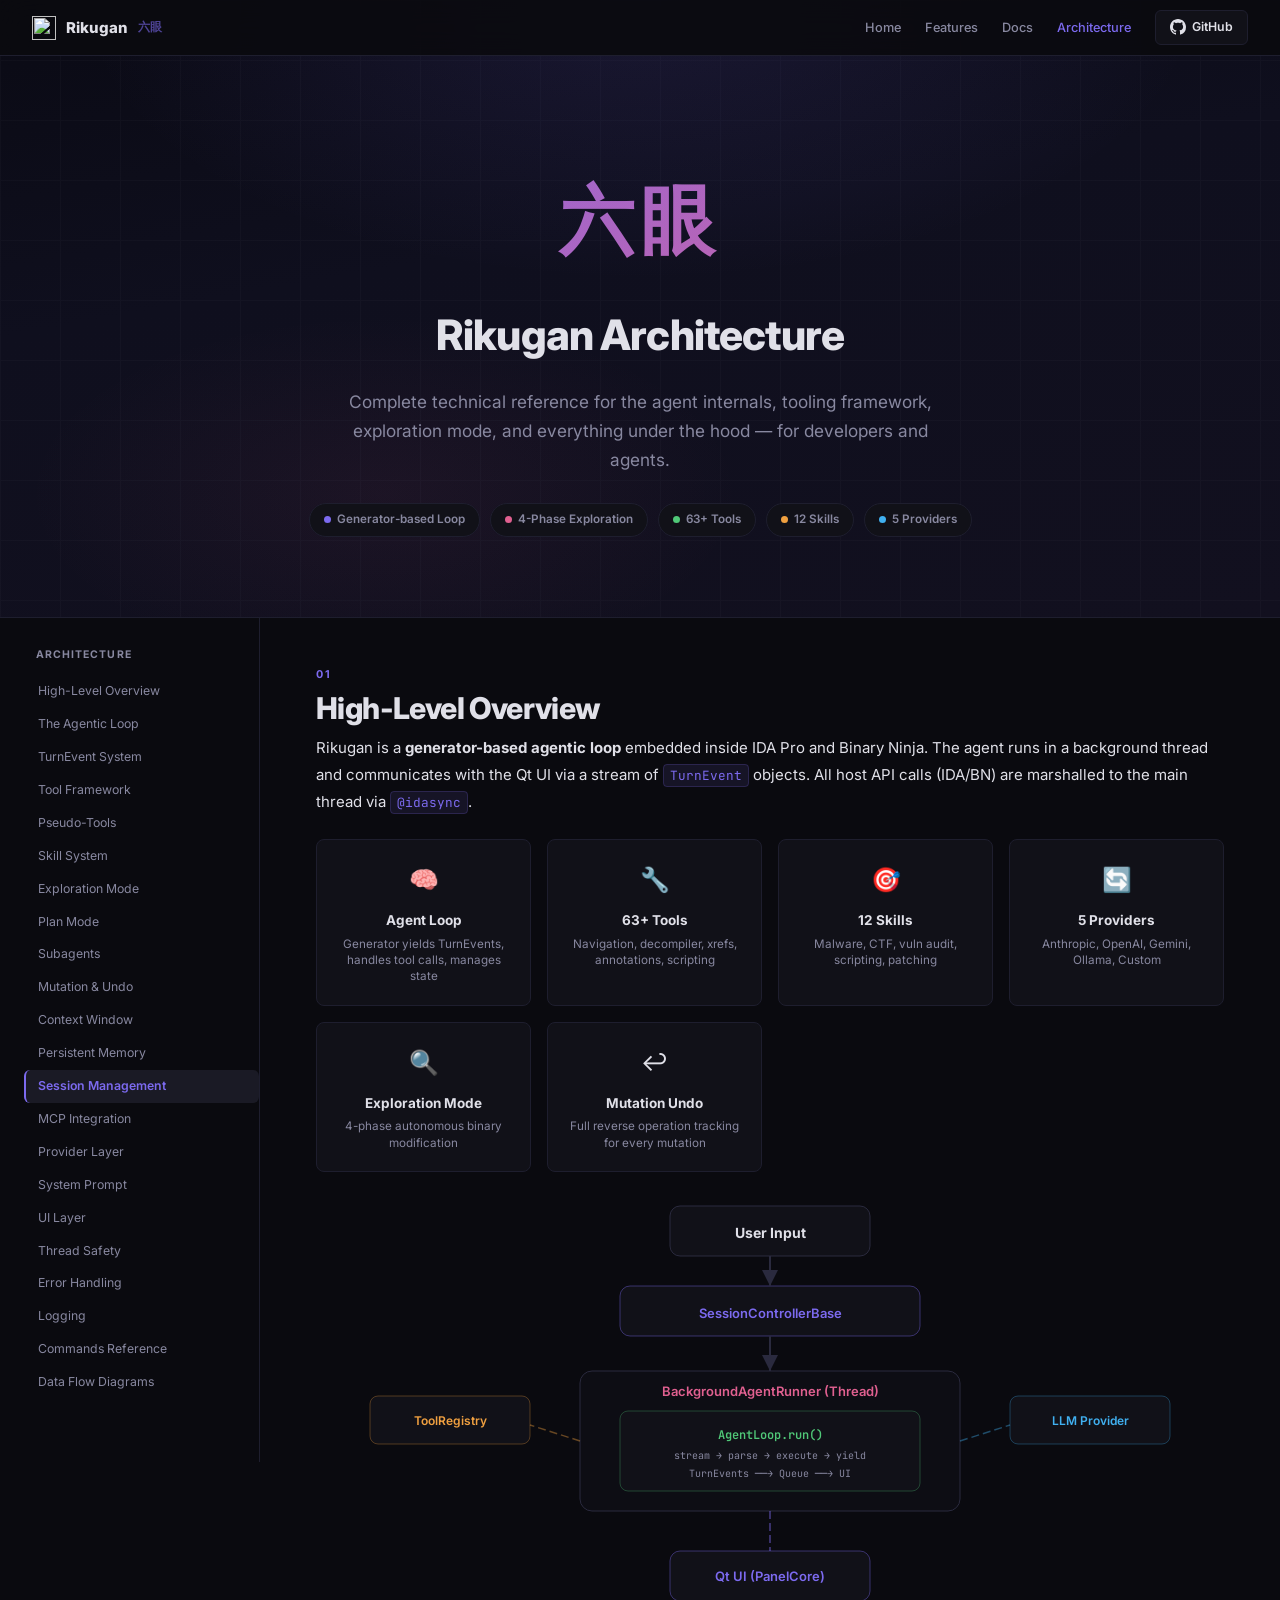
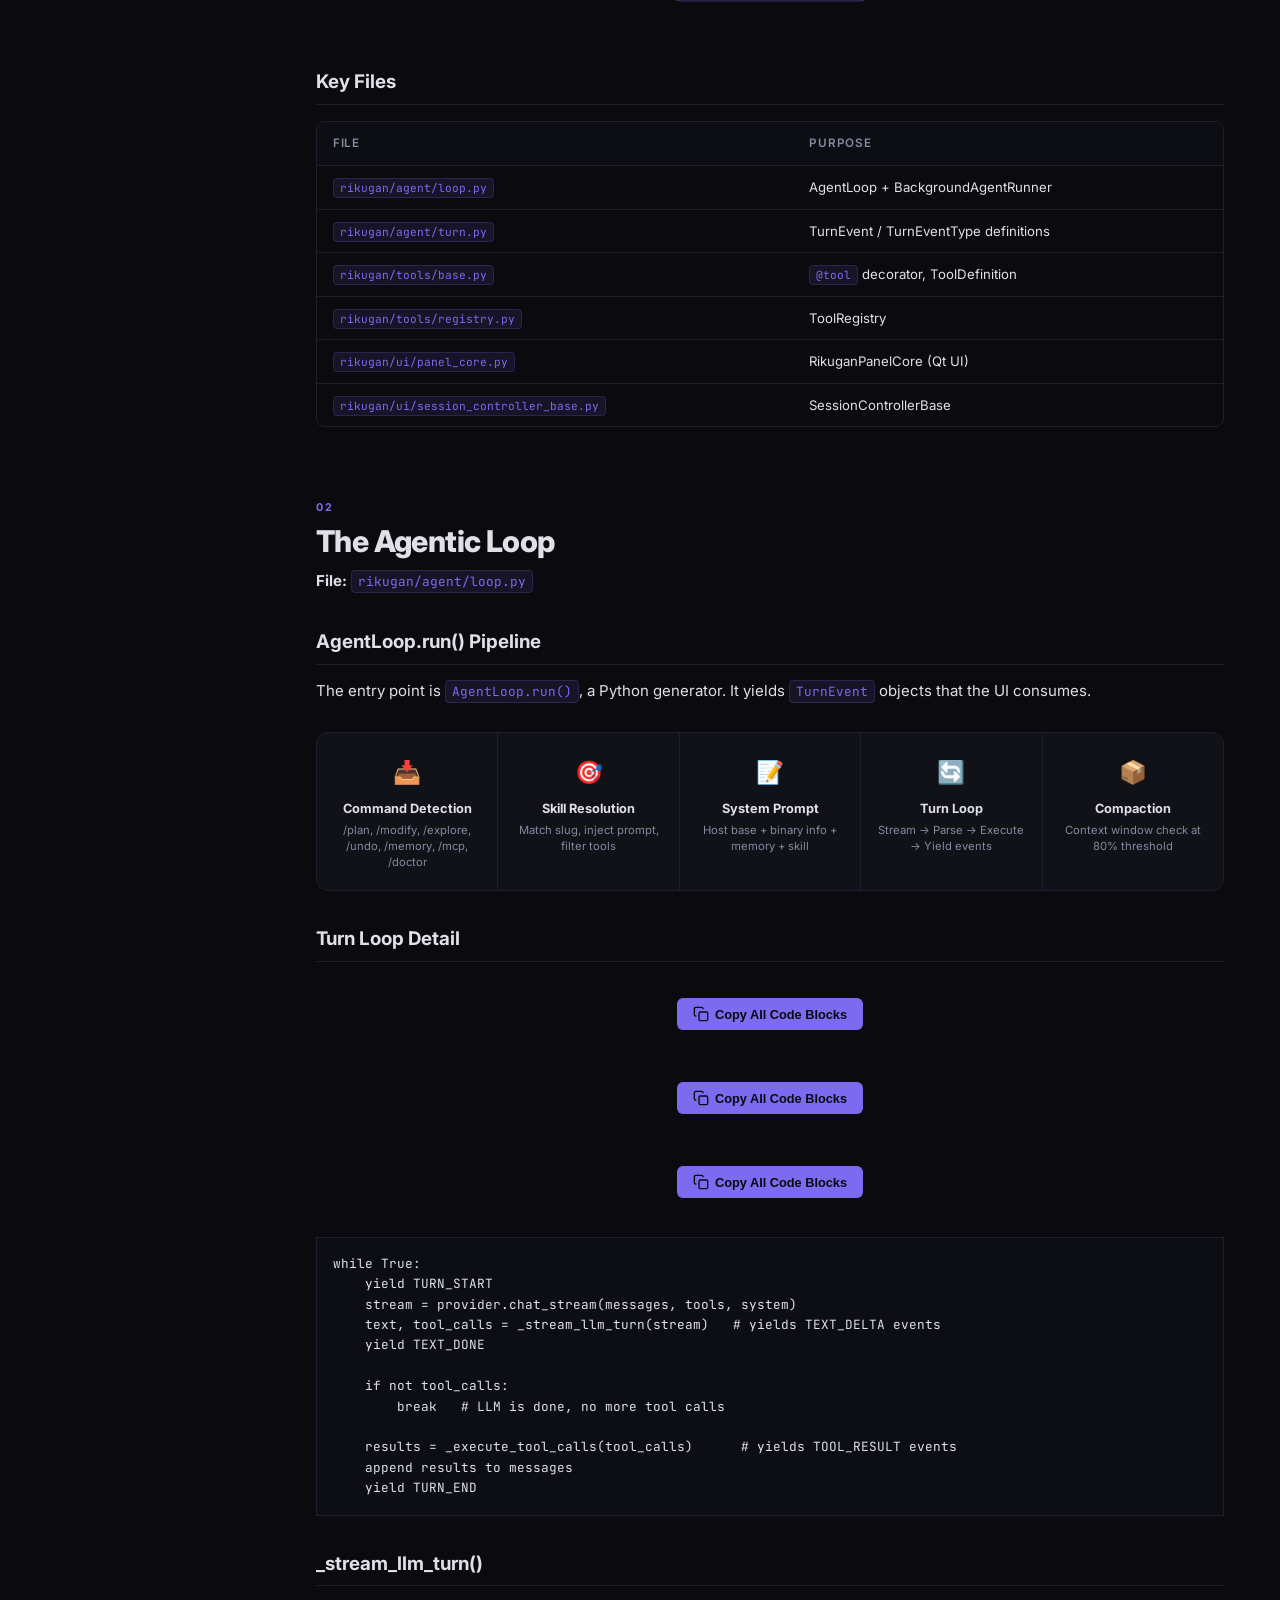
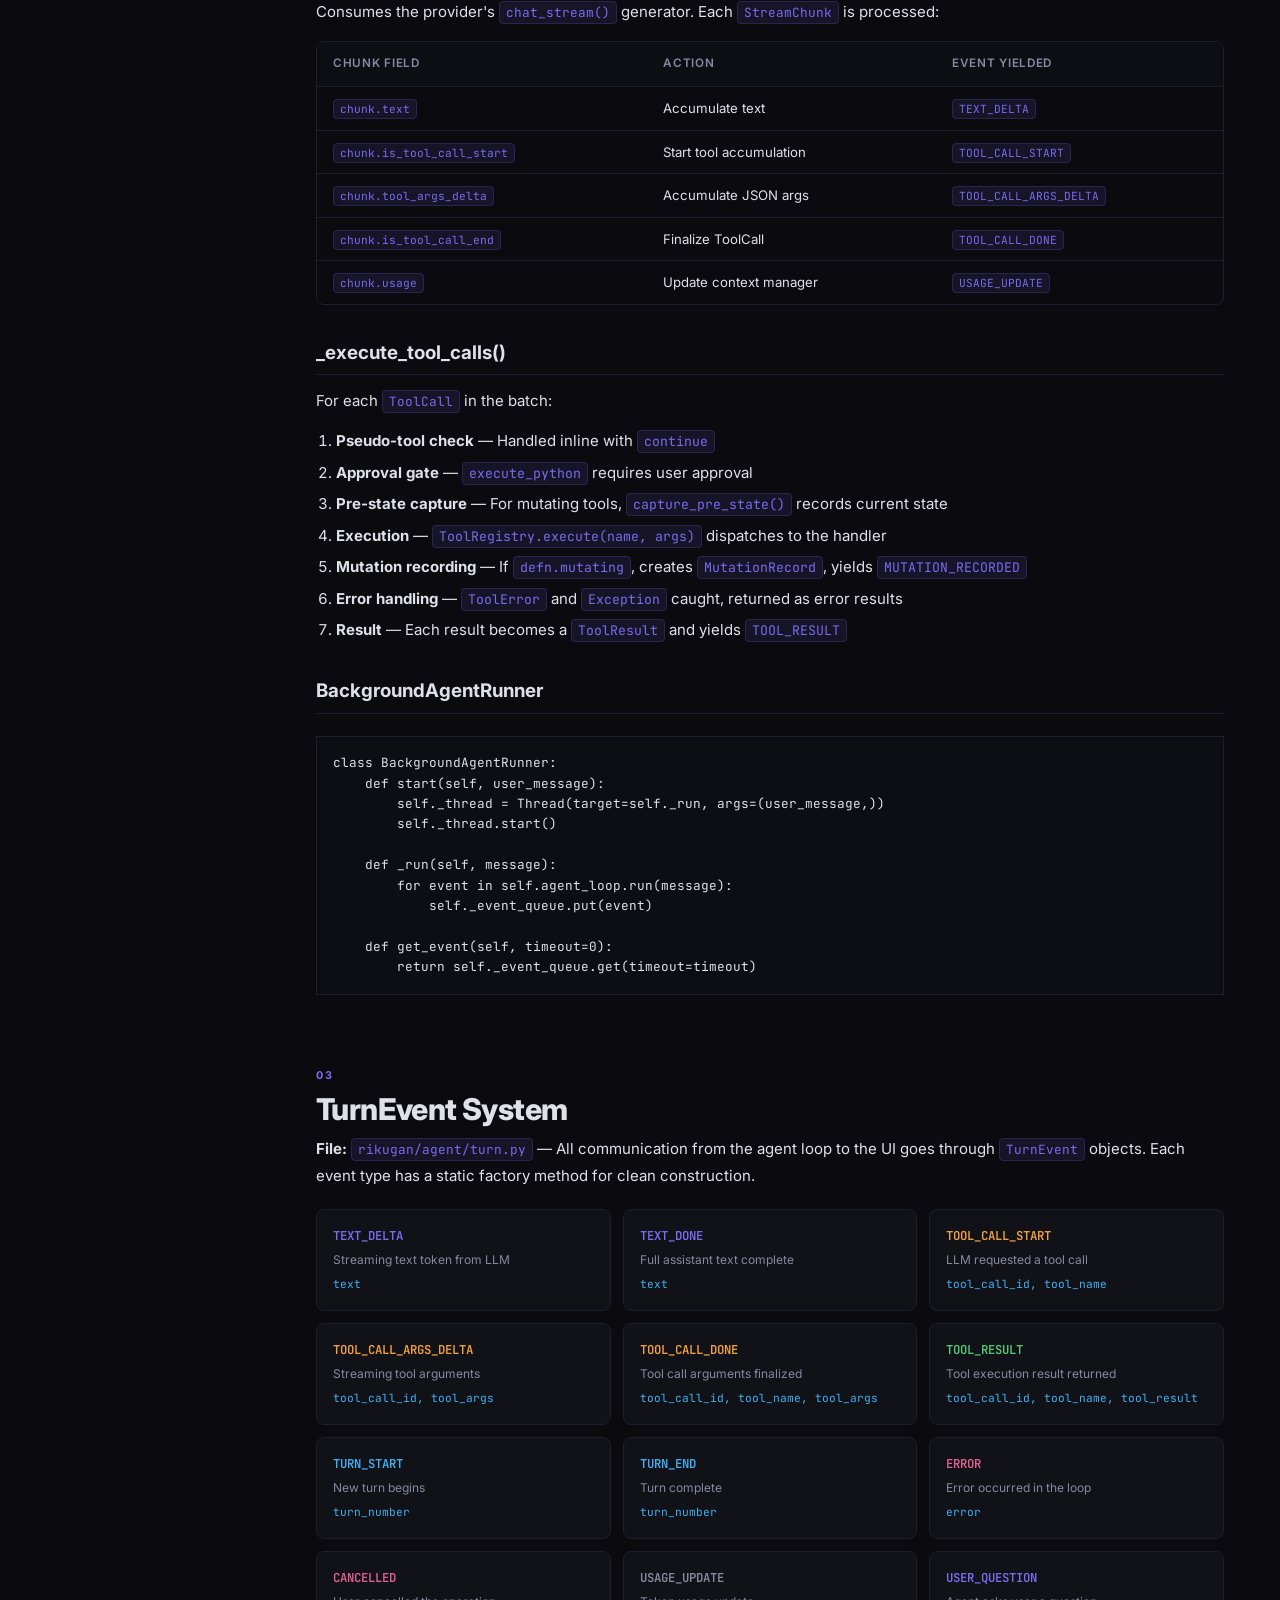
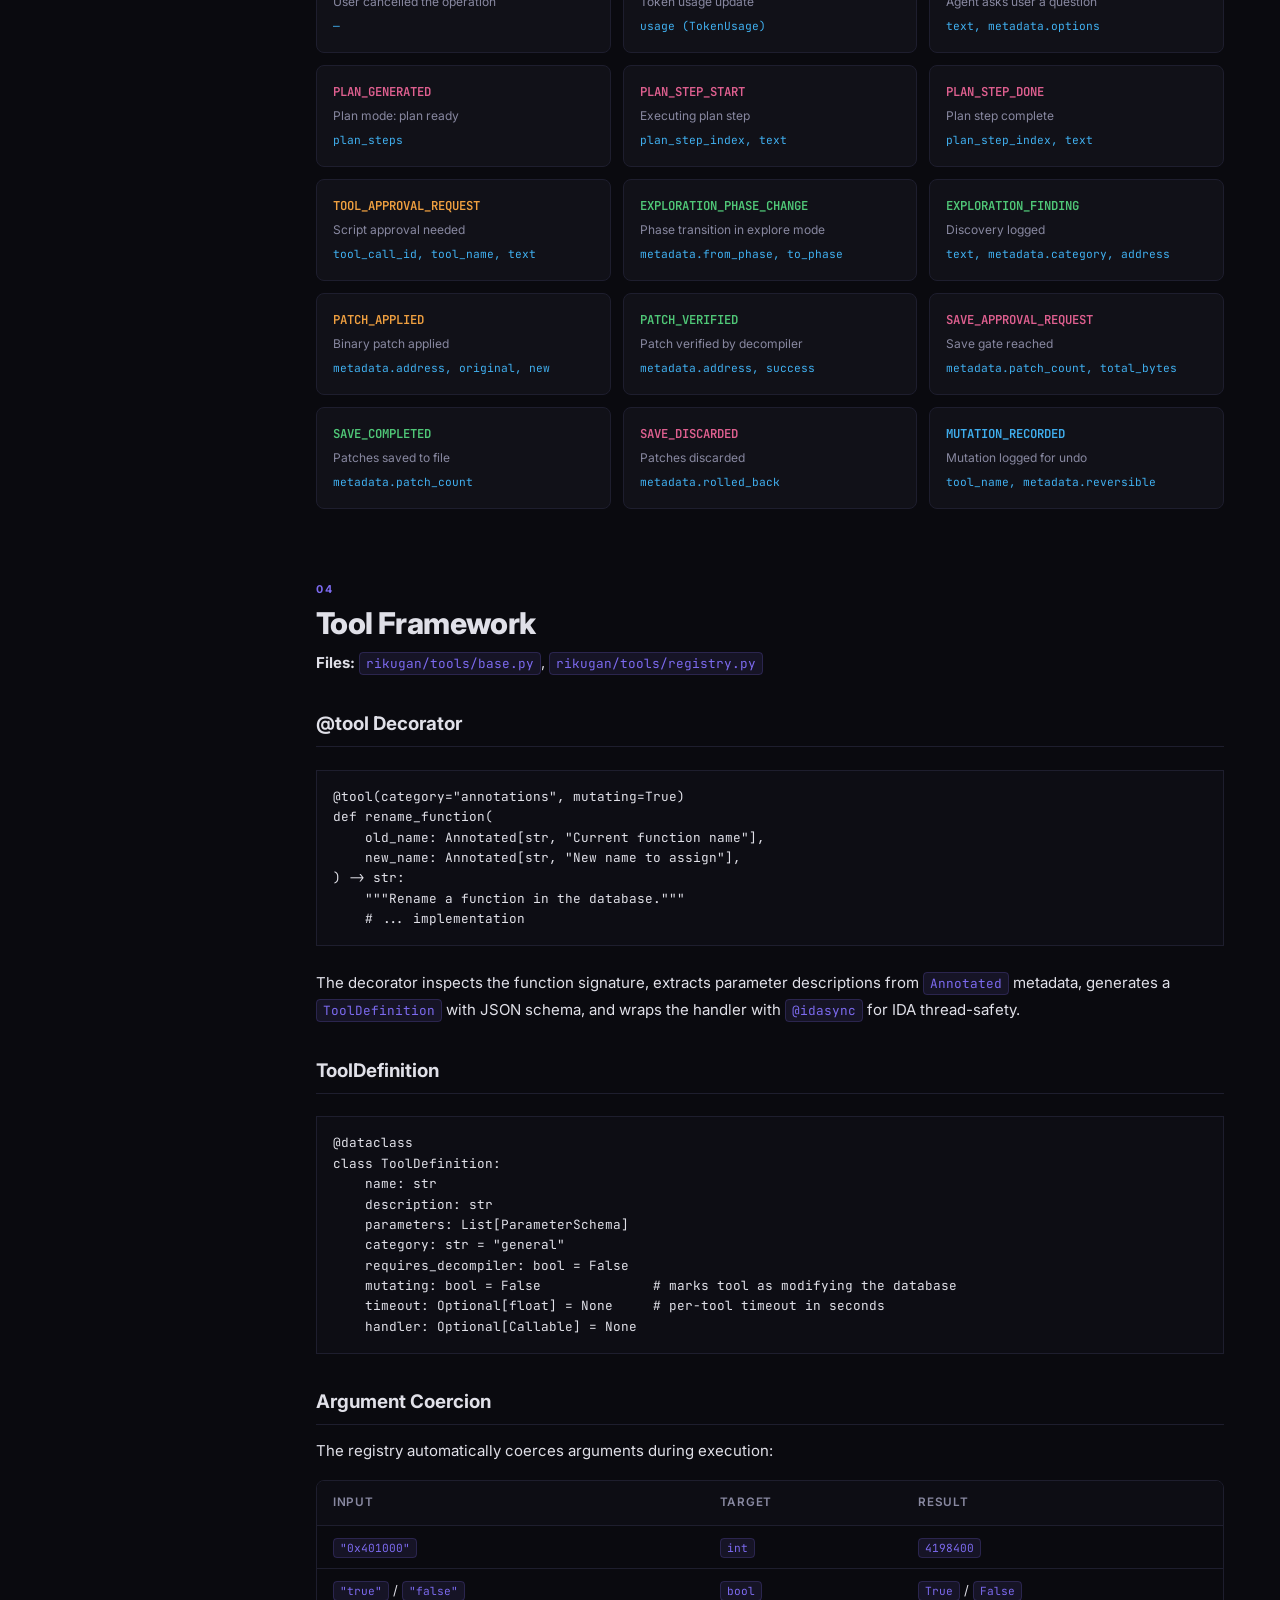
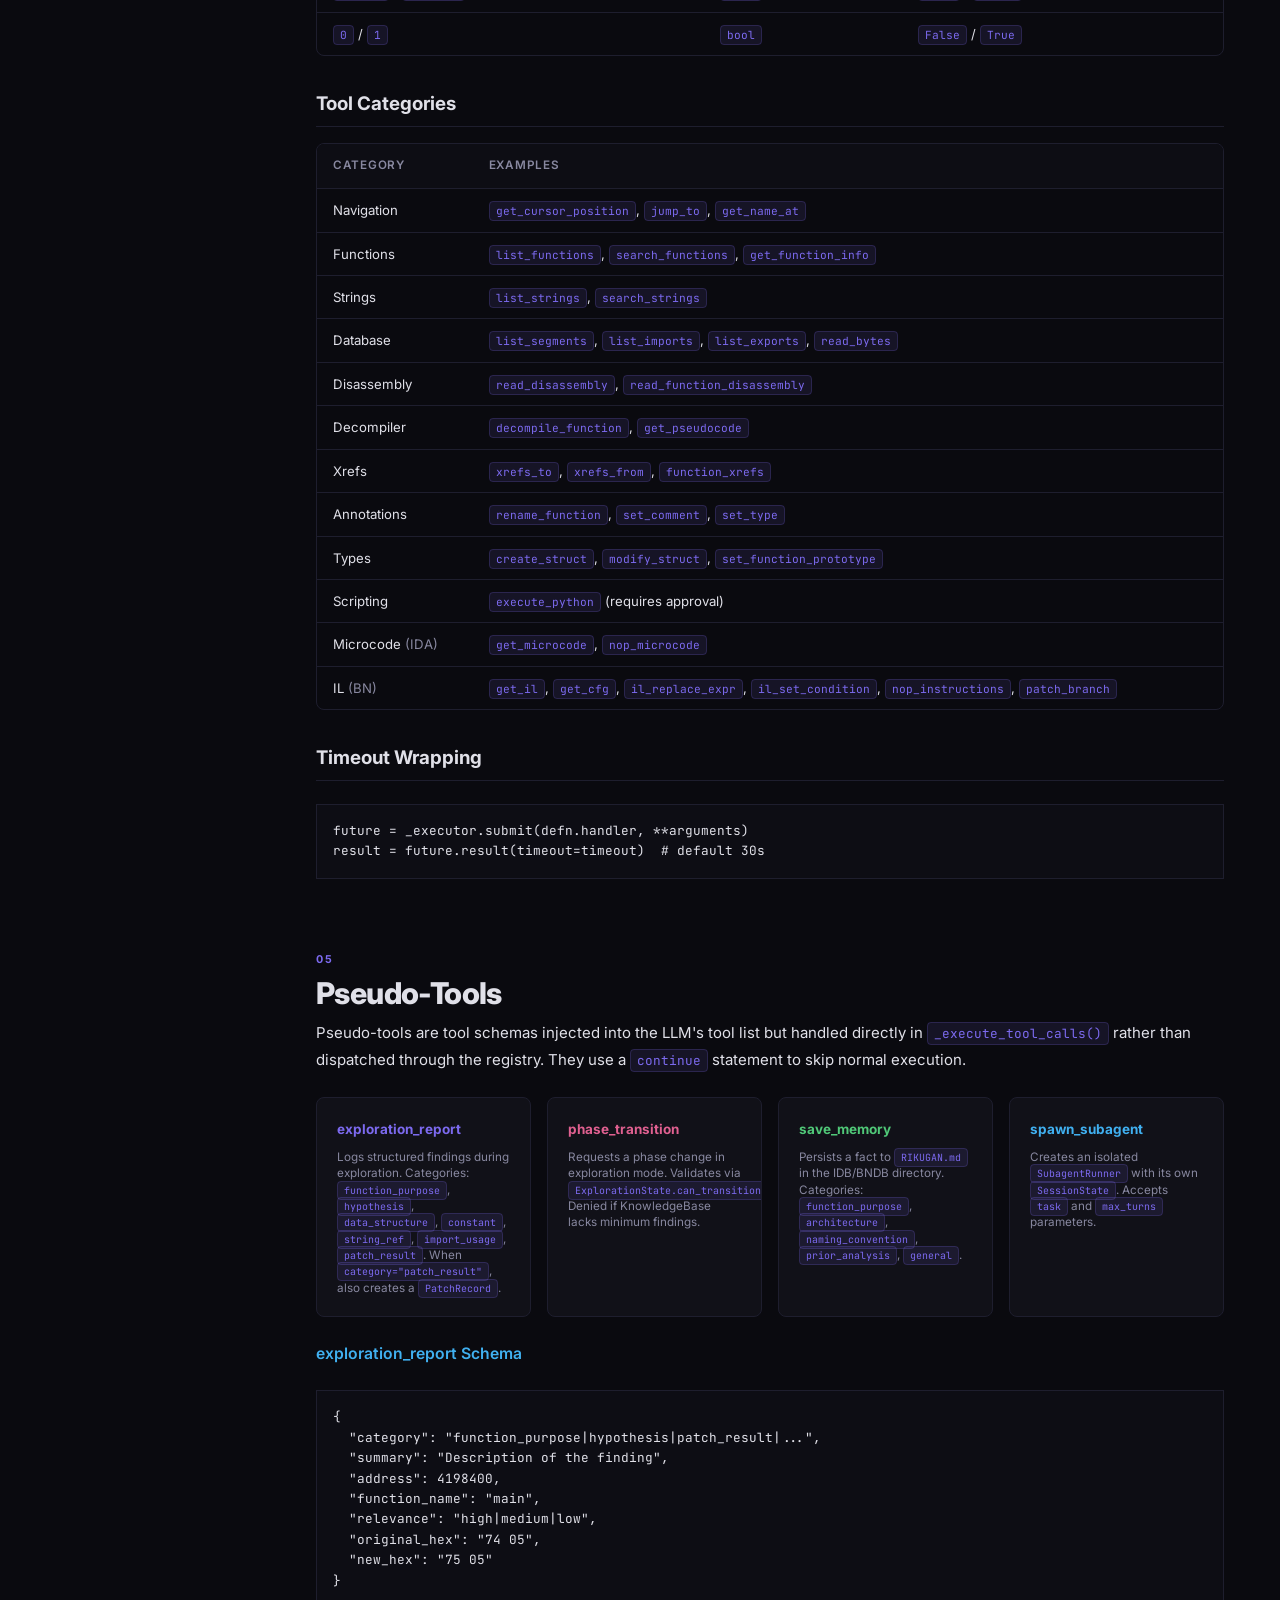
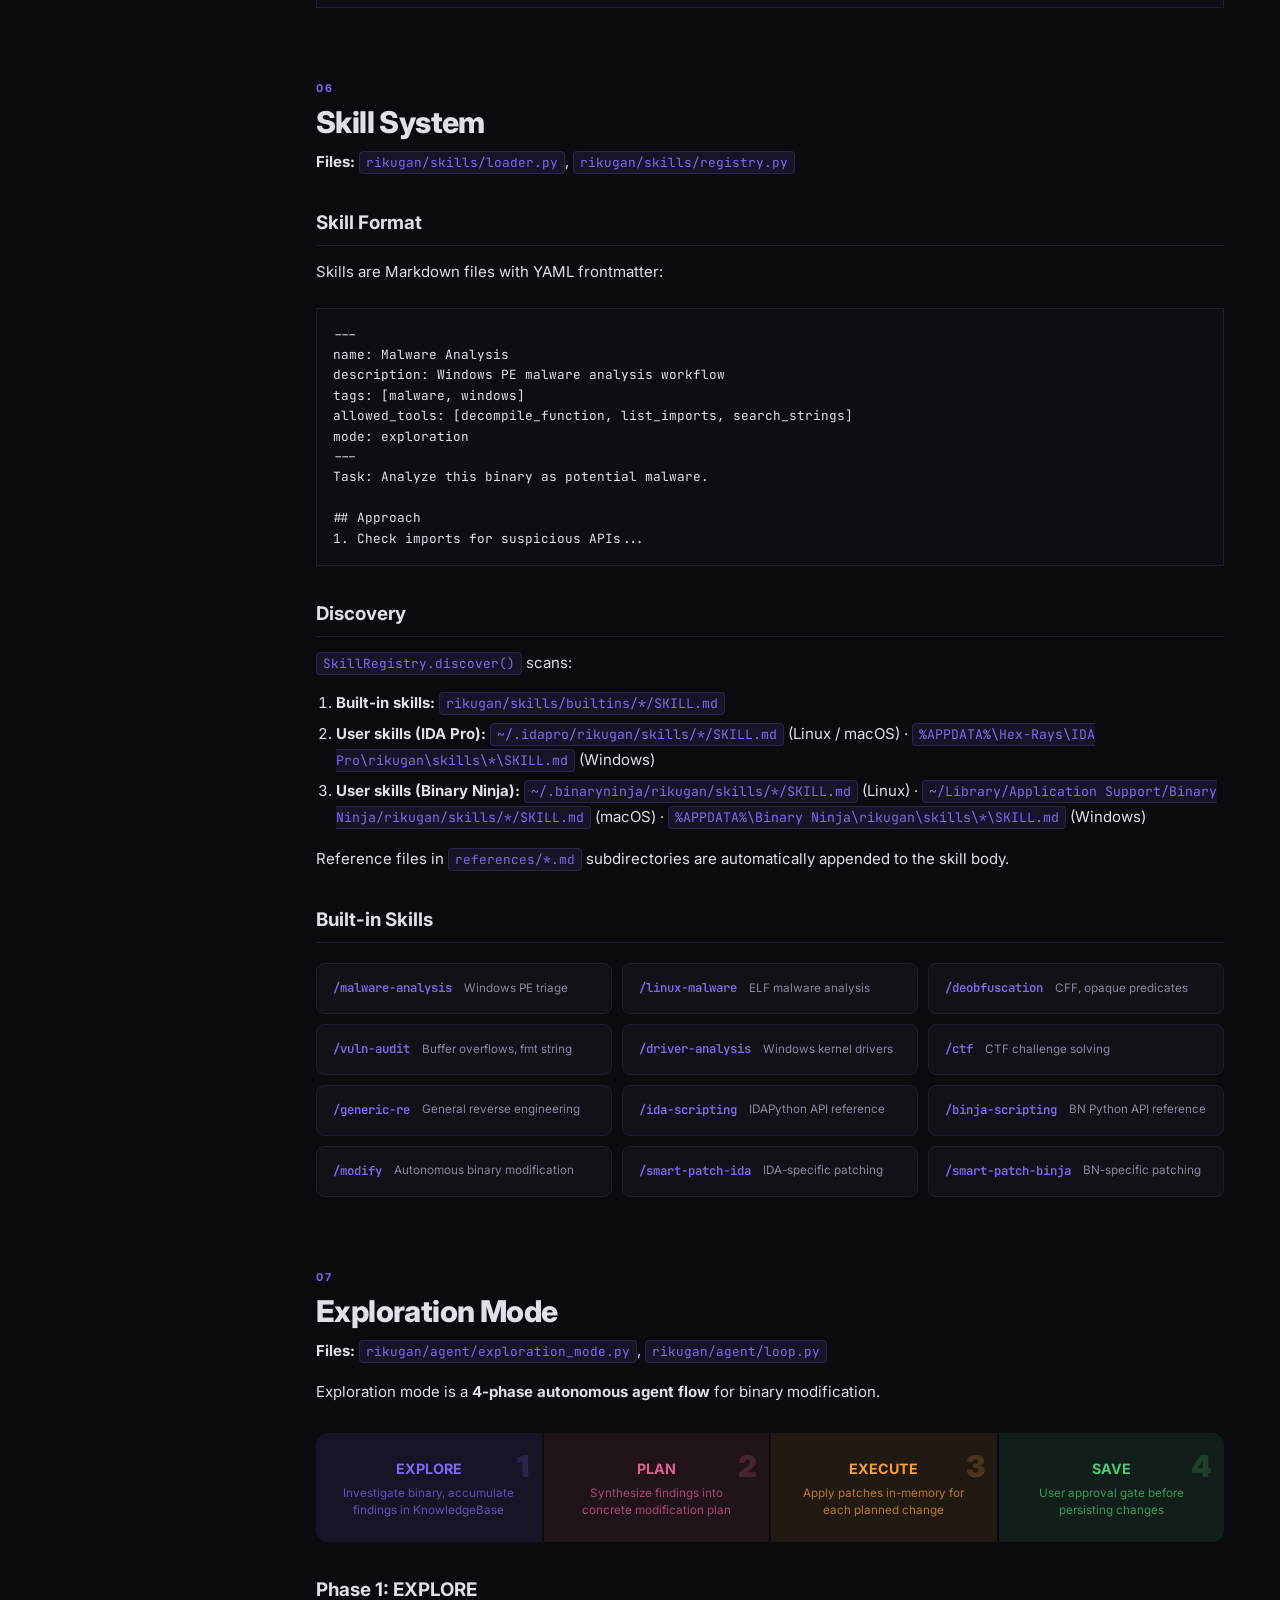
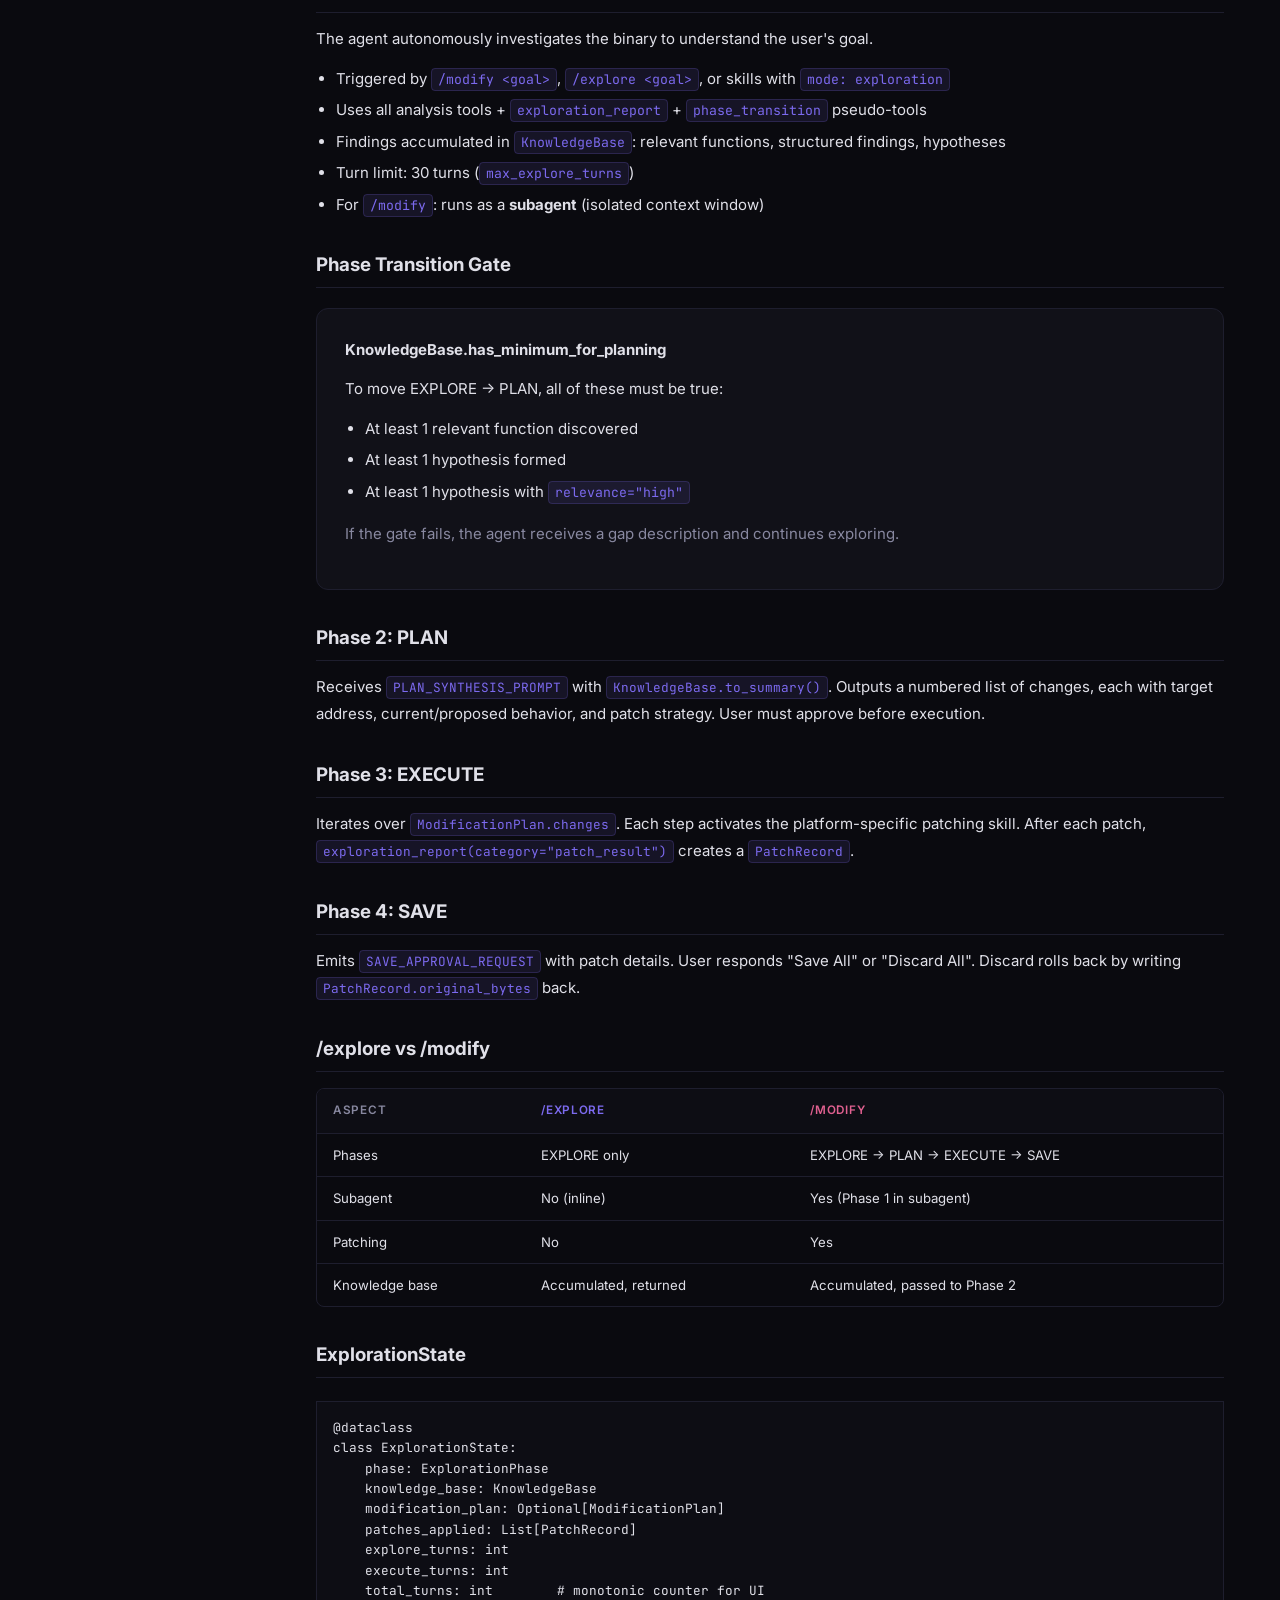
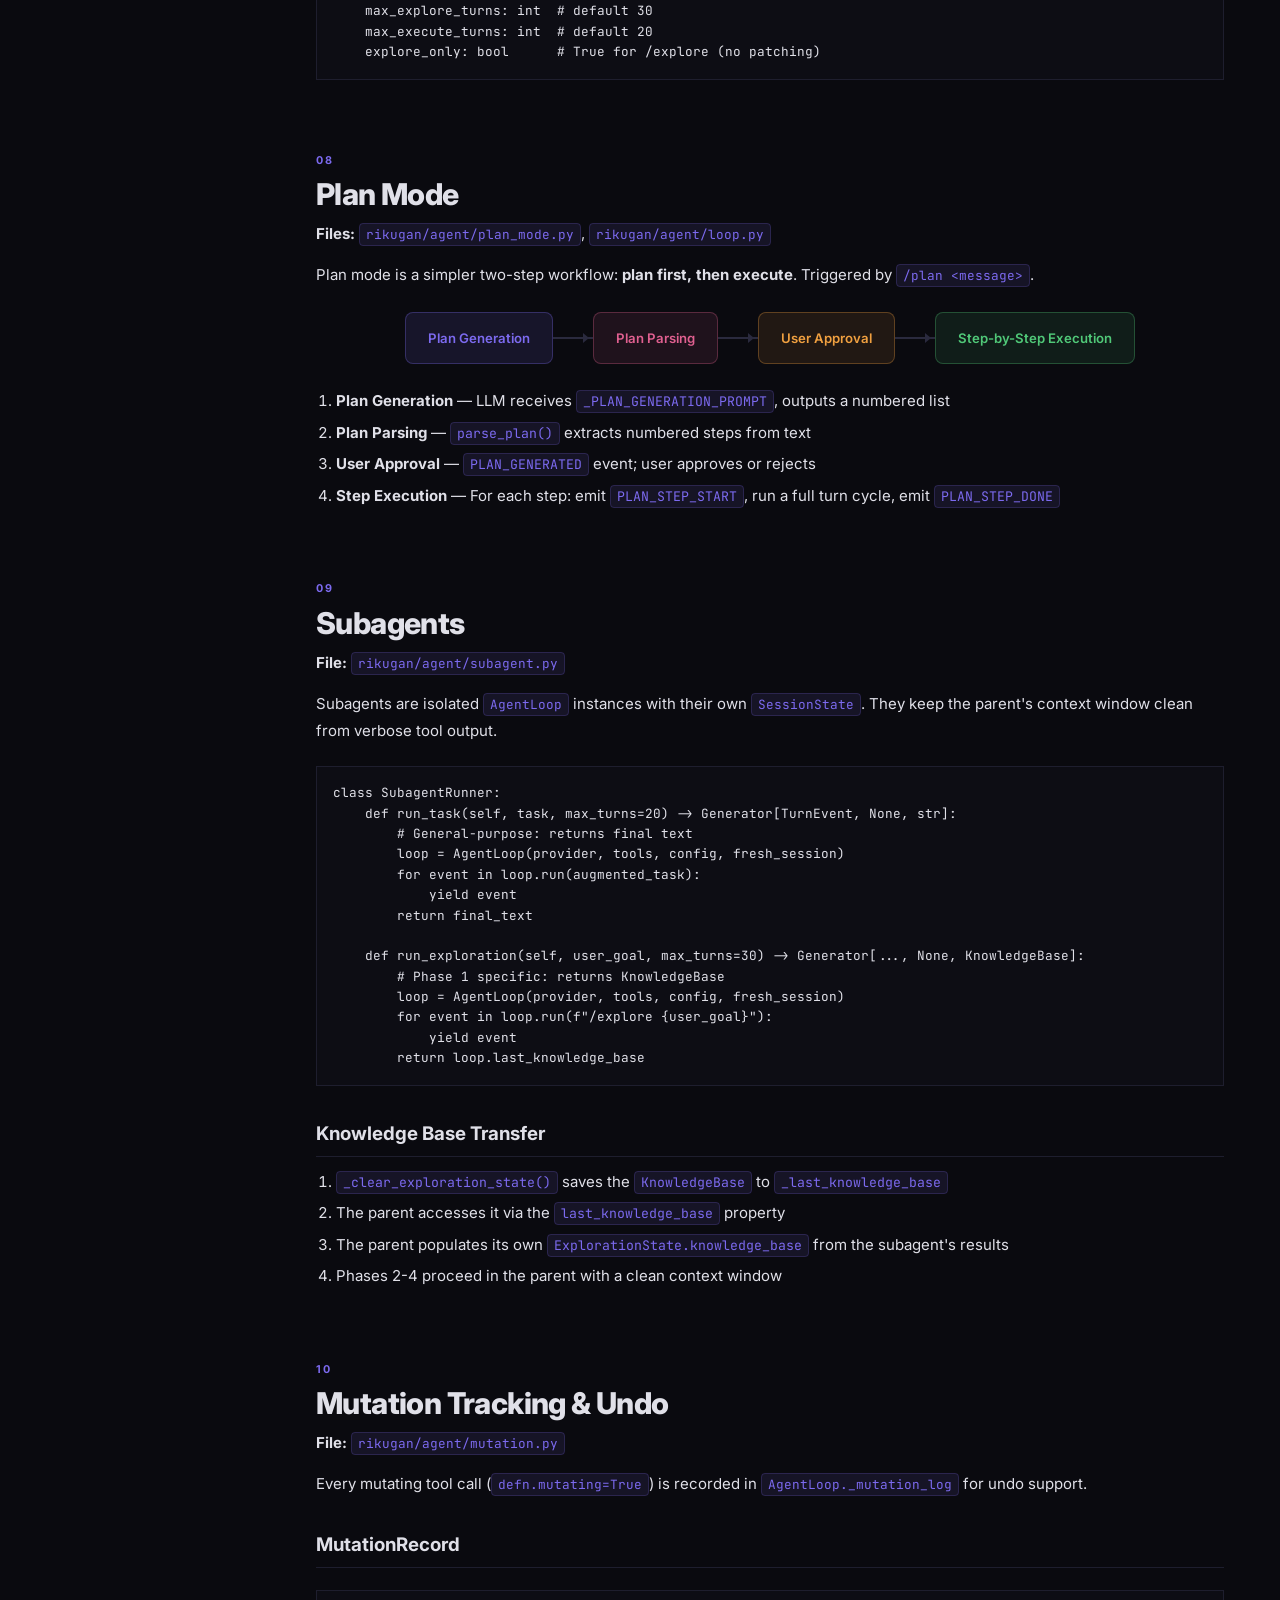
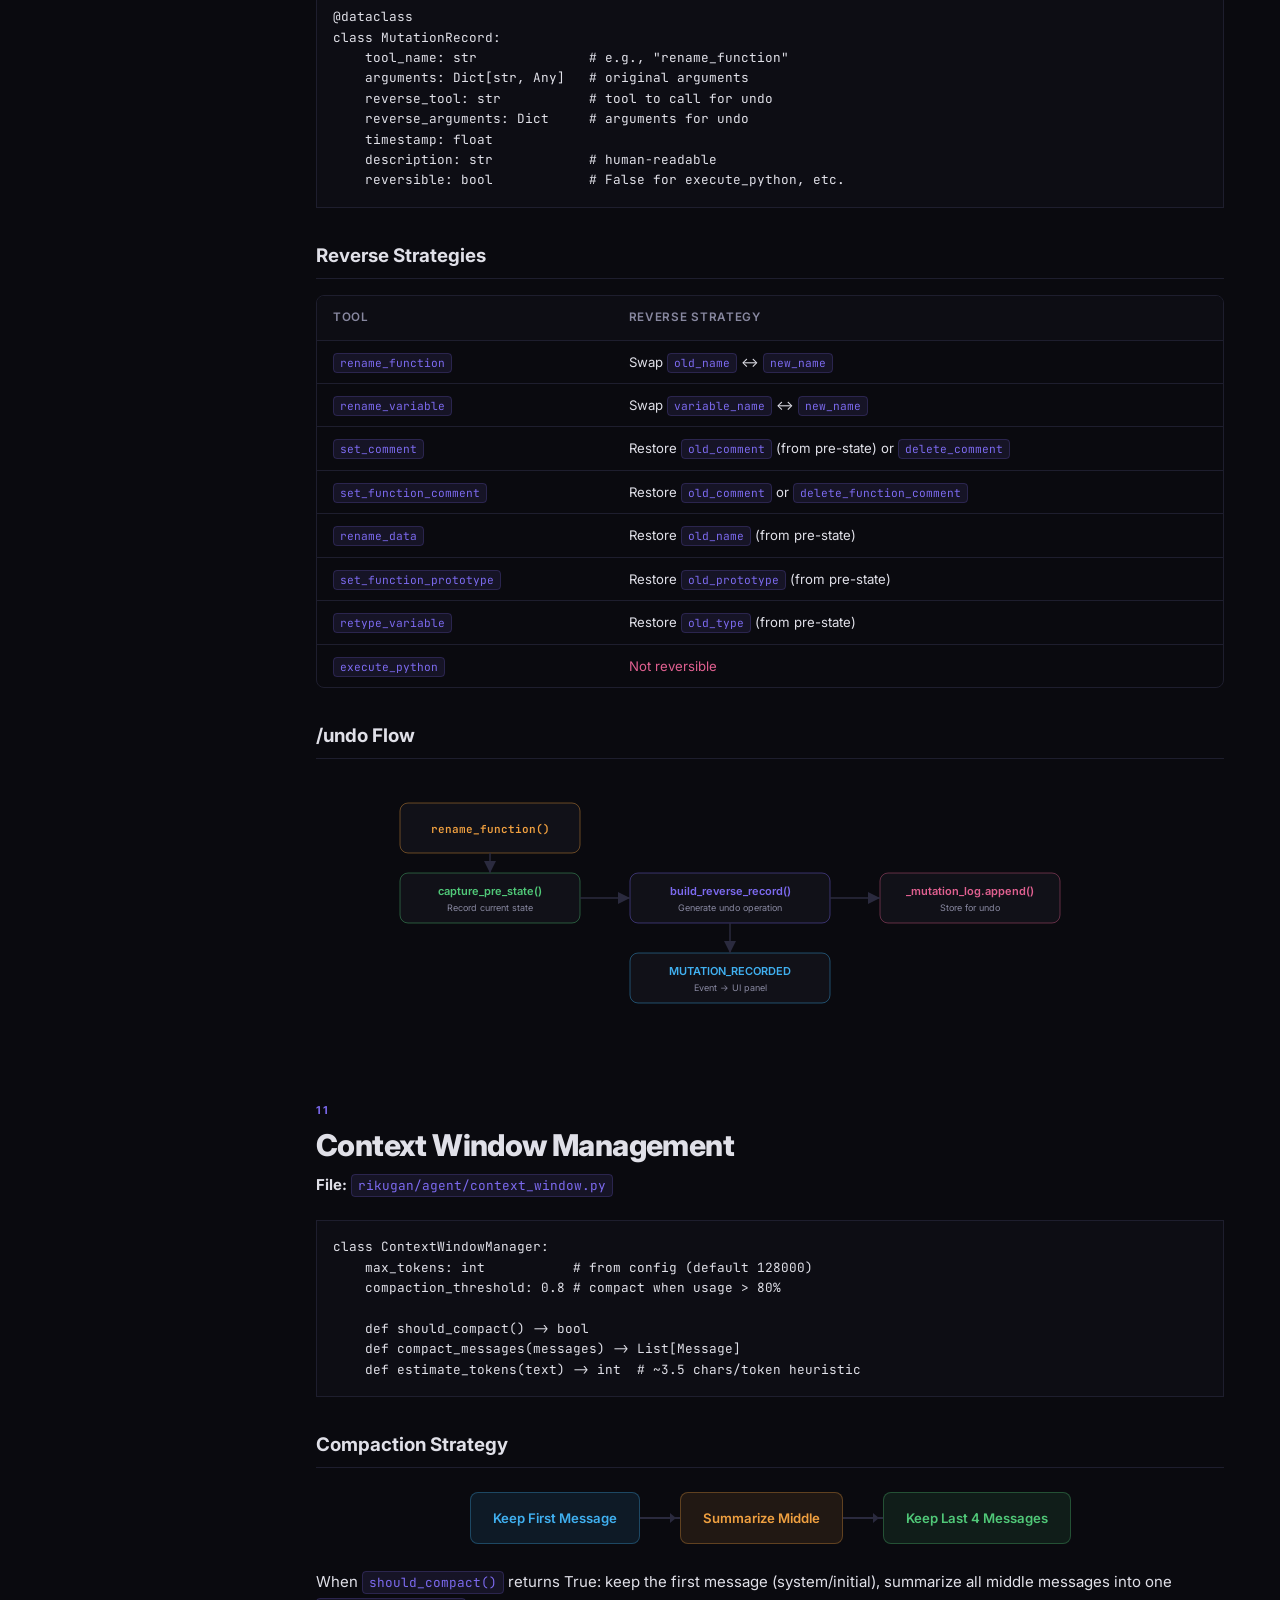
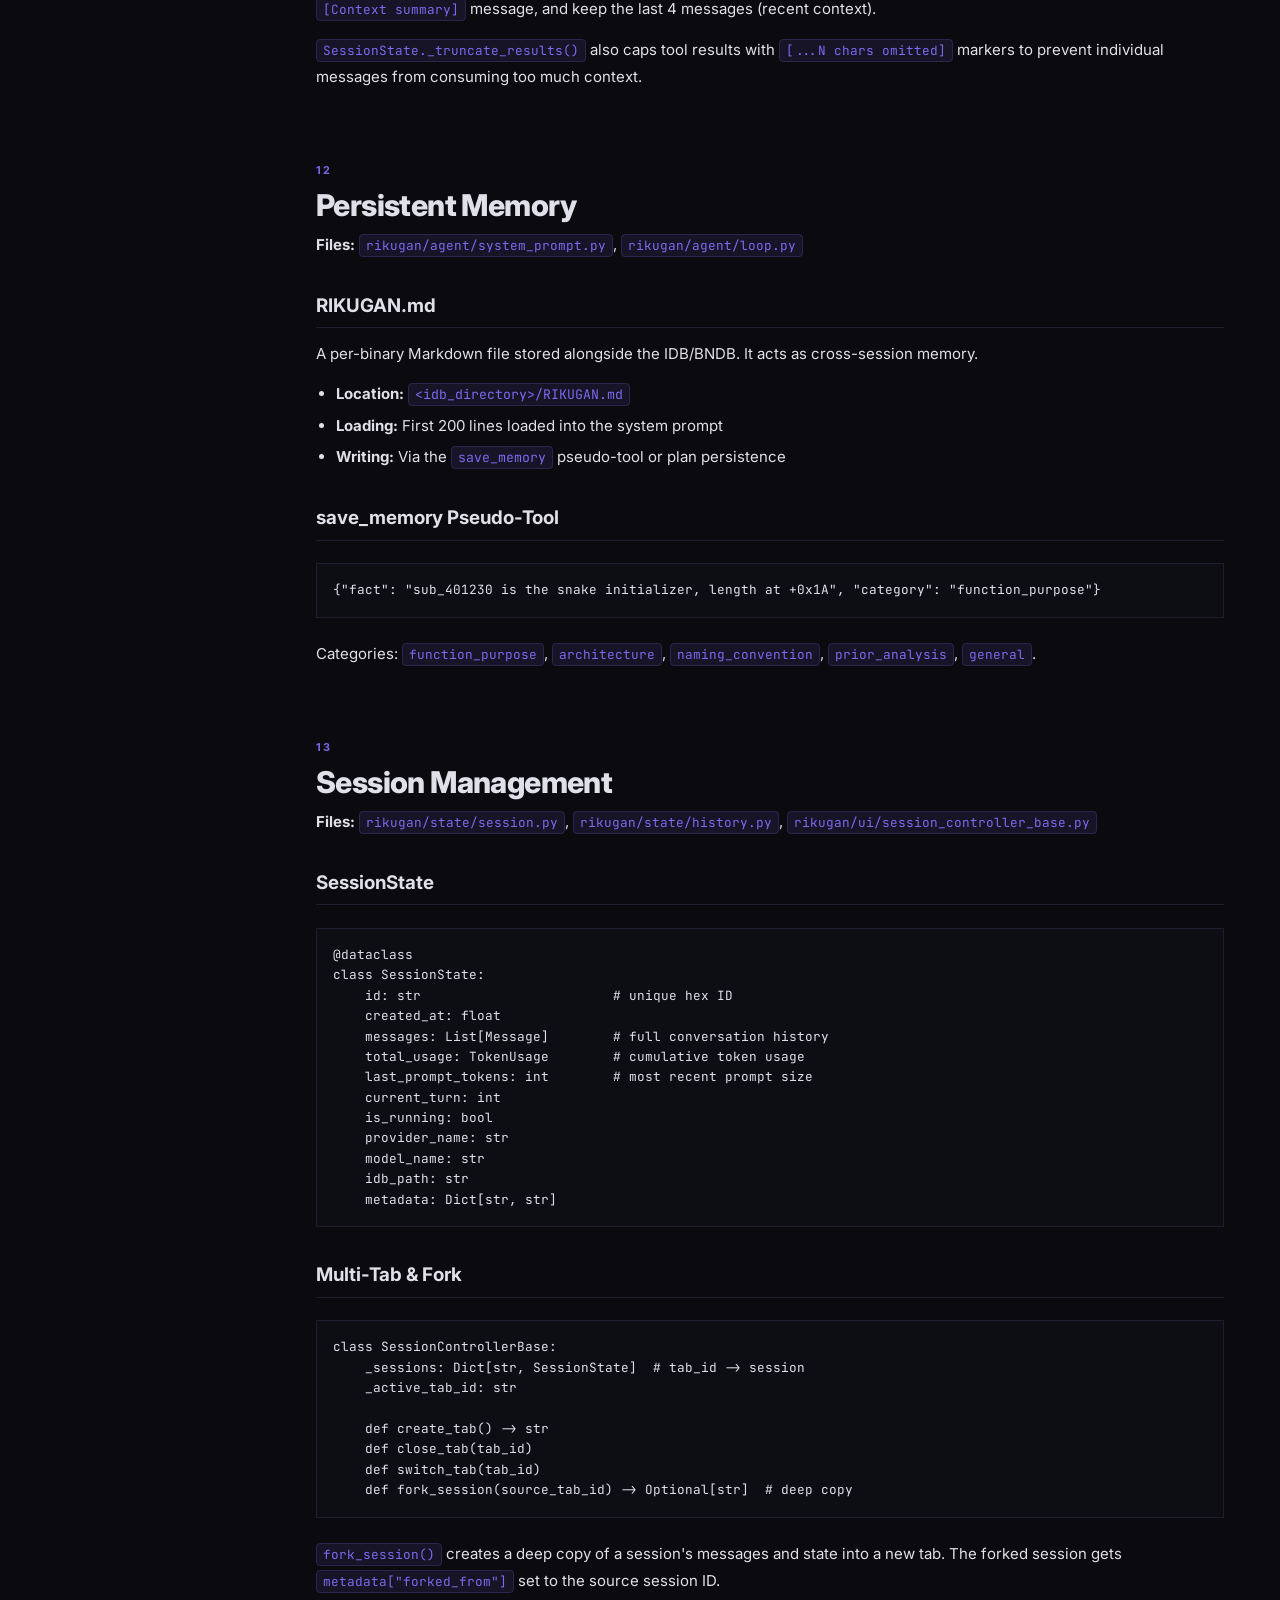
==== webpage/ARCHITECTURE.html @ ecf6f9b9 "Add code copy button feature Add a one-click copy-to-clipboard feature for code in the docs. Introdu" ====
<!DOCTYPE html>
<html lang="en" data-theme="dark">
<head>
<meta charset="UTF-8">
<meta name="viewport" content="width=device-width, initial-scale=1.0">
<title>Rikugan Architecture — Agent Internals</title>
<link rel="icon" type="image/png" href="assets/rikugan_icon.png">
<link rel="preconnect" href="https://fonts.googleapis.com">
<link href="https://fonts.googleapis.com/css2?family=Inter:wght@300;400;500;600;700;800;900&family=JetBrains+Mono:wght@400;500;600&display=swap" rel="stylesheet">
<link href="https://cdnjs.cloudflare.com/ajax/libs/prism/1.29.0/themes/prism-tomorrow.min.css" rel="stylesheet">
<style>
/* ── Reset & Base ─────────────────────────────────── */
*,*::before,*::after{box-sizing:border-box;margin:0;padding:0}
:root{
  --bg:        #0a0a0f;
  --bg-card:   #111118;
  --bg-code:   #0d0d14;
  --bg-hover:  #1a1a25;
  --border:    #1e1e2e;
  --border-hi: #2a2a3e;
  --text:      #e0e0e8;
  --text-dim:  #8888a0;
  --text-code: #c8c8d8;
  --accent:    #7c6aef;
  --accent-2:  #e06090;
  --accent-3:  #50c878;
  --accent-4:  #f0a040;
  --accent-5:  #40b0f0;
  --glow:      rgba(124,106,239,0.15);
  --glow-2:    rgba(224,96,144,0.12);
  --radius:    12px;
  --radius-sm: 8px;
  --font:      'Inter', -apple-system, sans-serif;
  --mono:      'JetBrains Mono', 'Fira Code', monospace;
  --max-w:     1140px;
  --sidebar-w: 260px;
}
html{scroll-behavior:smooth;font-size:15px;background:var(--bg)}
body{font-family:var(--font);color:var(--text);line-height:1.7;background:var(--bg);-webkit-font-smoothing:antialiased}
a{color:var(--accent);text-decoration:none;transition:color .2s}
a:hover{color:var(--accent-2)}

/* ── Scrollbar ────────────────────────────────────── */
::-webkit-scrollbar{width:6px;height:6px}
::-webkit-scrollbar-track{background:transparent}
::-webkit-scrollbar-thumb{background:var(--border-hi);border-radius:3px}
::-webkit-scrollbar-thumb:hover{background:var(--accent)}

/* ── Hero ─────────────────────────────────────────── */
.hero{
  position:relative;overflow:hidden;
  padding:100px 40px 80px;text-align:center;
  background:linear-gradient(170deg,#0a0a14 0%,#0f0f1e 40%,#12101f 100%);
  border-bottom:1px solid var(--border);
}
.hero::before{
  content:'';position:absolute;inset:0;
  background:radial-gradient(ellipse 800px 400px at 50% 0%,rgba(124,106,239,.12),transparent 70%),
             radial-gradient(ellipse 600px 300px at 30% 80%,rgba(224,96,144,.06),transparent 60%);
  pointer-events:none;
}
.hero-grid{
  position:absolute;inset:0;opacity:.04;
  background-image:linear-gradient(var(--text-dim) 1px,transparent 1px),linear-gradient(90deg,var(--text-dim) 1px,transparent 1px);
  background-size:60px 60px;
  animation:gridShift 20s linear infinite;
}
@keyframes gridShift{to{background-position:60px 60px}}
.hero-jp{
  font-size:5rem;font-weight:900;letter-spacing:.08em;
  background:linear-gradient(135deg,var(--accent),var(--accent-2));
  -webkit-background-clip:text;-webkit-text-fill-color:transparent;
  margin-bottom:.2em;
  animation:fadeUp .8s ease-out;
}
.hero h1{
  font-size:2.8rem;font-weight:800;letter-spacing:-.02em;
  margin-bottom:.4em;animation:fadeUp .8s ease-out .1s both;
}
.hero-sub{
  font-size:1.15rem;color:var(--text-dim);max-width:600px;margin:0 auto;
  animation:fadeUp .8s ease-out .2s both;
}
.hero-badges{
  display:flex;gap:10px;justify-content:center;margin-top:28px;flex-wrap:wrap;
  animation:fadeUp .8s ease-out .3s both;
}
.badge{
  display:inline-flex;align-items:center;gap:6px;
  padding:6px 14px;border-radius:20px;font-size:.78rem;font-weight:600;
  background:var(--bg-card);border:1px solid var(--border);color:var(--text-dim);
}
.badge .dot{width:7px;height:7px;border-radius:50%;flex-shrink:0}
.badge .dot.purple{background:var(--accent)}
.badge .dot.pink{background:var(--accent-2)}
.badge .dot.green{background:var(--accent-3)}
.badge .dot.orange{background:var(--accent-4)}
.badge .dot.blue{background:var(--accent-5)}
@keyframes fadeUp{from{opacity:0;transform:translateY(24px)}to{opacity:1;transform:none}}

/* ── Layout ───────────────────────────────────────── */
.layout{display:flex;min-height:100vh}
.sidebar{
  position:sticky;top:0;width:var(--sidebar-w);height:100vh;
  overflow-y:auto;padding:28px 0 28px 24px;
  border-right:1px solid var(--border);flex-shrink:0;
  background:var(--bg);z-index:10;
}
.sidebar-title{
  font-size:.7rem;font-weight:700;text-transform:uppercase;letter-spacing:.1em;
  color:var(--text-dim);padding:0 12px 12px;
}
.toc{list-style:none}
.toc li a{
  display:block;padding:6px 12px;border-radius:6px;
  font-size:.82rem;color:var(--text-dim);transition:all .15s;
  border-left:2px solid transparent;
}
.toc li a:hover,.toc li a.active{
  color:var(--text);background:var(--bg-hover);border-left-color:var(--accent);
}
.toc li a.active{color:var(--accent);font-weight:600}
.main{flex:1;min-width:0;padding:48px 56px 120px}

/* ── Sections ─────────────────────────────────────── */
.section{
  max-width:var(--max-w);margin:0 auto 72px;
  opacity:0;transform:translateY(30px);
  transition:opacity .6s ease,transform .6s ease;
}
.section.visible{opacity:1;transform:none}
.section-num{
  font-size:.72rem;font-weight:700;text-transform:uppercase;letter-spacing:.15em;
  color:var(--accent);margin-bottom:6px;
}
.section h2{
  font-size:2rem;font-weight:800;letter-spacing:-.02em;
  margin-bottom:8px;line-height:1.2;
}
.section h2 .jp{
  font-size:.9em;color:var(--accent-2);opacity:.5;margin-left:8px;font-weight:400;
}
.section h3{
  font-size:1.25rem;font-weight:700;margin:32px 0 12px;
  padding-bottom:6px;border-bottom:1px solid var(--border);
}
.section h4{font-size:1.05rem;font-weight:600;margin:20px 0 8px;color:var(--accent-5)}
.section p{margin-bottom:14px;color:var(--text);line-height:1.8}
.section ul,.section ol{margin:0 0 16px 20px}
.section li{margin-bottom:6px;line-height:1.7}
.section li code{font-size:.88em}

/* ── Cards ────────────────────────────────────────── */
.card{
  background:var(--bg-card);border:1px solid var(--border);border-radius:var(--radius);
  padding:28px;margin:20px 0;position:relative;overflow:hidden;
  transition:border-color .3s;
}
.card:hover{border-color:var(--border-hi)}
.card::before{
  content:'';position:absolute;top:0;left:0;right:0;height:2px;
  background:linear-gradient(90deg,var(--accent),var(--accent-2),var(--accent-3));
  opacity:0;transition:opacity .3s;
}
.card:hover::before{opacity:1}
.card-title{font-size:1rem;font-weight:700;margin-bottom:12px;display:flex;align-items:center;gap:8px}
.card-icon{width:20px;height:20px;opacity:.7}

/* ── Code ─────────────────────────────────────────── */
pre[class*="language-"]{
  background:var(--bg-code)!important;border:1px solid var(--border);
  border-radius:var(--radius-sm);padding:20px 24px!important;
  margin:16px 0!important;font-size:.85rem!important;line-height:1.65!important;
  overflow-x:auto;
}
code[class*="language-"]{font-family:var(--mono)!important;font-size:.85rem!important}
:not(pre)>code{
  font-family:var(--mono);font-size:.85em;
  background:var(--bg-code);border:1px solid var(--border);
  padding:2px 7px;border-radius:4px;color:var(--accent-5);
}
.code-label{
  display:inline-block;font-size:.7rem;font-weight:700;text-transform:uppercase;
  letter-spacing:.08em;color:var(--text-dim);background:var(--border);
  padding:3px 10px;border-radius:4px 4px 0 0;margin-bottom:-1px;position:relative;z-index:1;
}

/* ── Tables ───────────────────────────────────────── */
.table-wrap{overflow-x:auto;margin:16px 0;border-radius:var(--radius-sm);border:1px solid var(--border)}
table{width:100%;border-collapse:collapse;font-size:.88rem}
th{
  text-align:left;padding:12px 16px;background:var(--bg-code);
  font-weight:600;color:var(--text-dim);font-size:.78rem;
  text-transform:uppercase;letter-spacing:.06em;
  border-bottom:1px solid var(--border);
}
td{padding:10px 16px;border-bottom:1px solid var(--border)}
tr:last-child td{border-bottom:none}
tr:hover td{background:var(--bg-hover)}
td code{font-size:.82rem}

/* ── Diagrams ─────────────────────────────────────── */
.diagram{
  background:var(--bg-code);border:1px solid var(--border);border-radius:var(--radius);
  padding:32px;margin:24px 0;overflow-x:auto;position:relative;
}
.diagram-title{
  position:absolute;top:12px;right:16px;font-size:.68rem;
  text-transform:uppercase;letter-spacing:.1em;color:var(--text-dim);font-weight:600;
}

/* ── Flow Diagrams (CSS-based) ────────────────────── */
.flow{display:flex;align-items:center;gap:0;flex-wrap:wrap;justify-content:center;margin:24px 0}
.flow-node{
  padding:14px 22px;border-radius:var(--radius-sm);font-weight:600;font-size:.88rem;
  border:1px solid var(--border);position:relative;text-align:center;min-width:110px;
  transition:all .3s;
}
.flow-node:hover{transform:translateY(-3px);box-shadow:0 8px 24px rgba(0,0,0,.3)}
.flow-node.purple{background:rgba(124,106,239,.12);border-color:rgba(124,106,239,.3);color:var(--accent)}
.flow-node.pink{background:rgba(224,96,144,.1);border-color:rgba(224,96,144,.3);color:var(--accent-2)}
.flow-node.green{background:rgba(80,200,120,.1);border-color:rgba(80,200,120,.3);color:var(--accent-3)}
.flow-node.orange{background:rgba(240,160,64,.1);border-color:rgba(240,160,64,.3);color:var(--accent-4)}
.flow-node.blue{background:rgba(64,176,240,.1);border-color:rgba(64,176,240,.3);color:var(--accent-5)}
.flow-arrow{
  width:40px;height:2px;background:var(--border-hi);position:relative;flex-shrink:0;
}
.flow-arrow::after{
  content:'';position:absolute;right:-1px;top:-4px;
  border:5px solid transparent;border-left:6px solid var(--border-hi);
}

/* ── Phase Stepper ────────────────────────────────── */
.phase-stepper{
  display:grid;grid-template-columns:repeat(4,1fr);gap:2px;
  margin:28px 0;border-radius:var(--radius);overflow:hidden;
}
.phase-step{
  padding:24px 20px;text-align:center;position:relative;
  transition:all .3s;cursor:default;
}
.phase-step:hover{filter:brightness(1.15)}
.phase-step .num{
  font-size:2rem;font-weight:900;opacity:.2;position:absolute;top:8px;right:12px;
}
.phase-step .label{font-weight:700;font-size:.95rem;margin-bottom:4px}
.phase-step .desc{font-size:.78rem;opacity:.7;line-height:1.4}
.phase-step:nth-child(1){background:rgba(124,106,239,.1);color:var(--accent)}
.phase-step:nth-child(2){background:rgba(224,96,144,.1);color:var(--accent-2)}
.phase-step:nth-child(3){background:rgba(240,160,64,.1);color:var(--accent-4)}
.phase-step:nth-child(4){background:rgba(80,200,120,.1);color:var(--accent-3)}

/* ── Event Type Grid ──────────────────────────────── */
.event-grid{
  display:grid;grid-template-columns:repeat(auto-fill,minmax(280px,1fr));
  gap:12px;margin:20px 0;
}
.event-card{
  padding:16px;border-radius:var(--radius-sm);
  background:var(--bg-card);border:1px solid var(--border);
  transition:all .25s;
}
.event-card:hover{border-color:var(--border-hi);transform:translateY(-2px)}
.event-card .etype{font-family:var(--mono);font-size:.82rem;font-weight:600;margin-bottom:4px}
.event-card .edesc{font-size:.8rem;color:var(--text-dim);line-height:1.5}
.event-card .efields{font-size:.75rem;color:var(--accent-5);margin-top:6px;font-family:var(--mono)}

/* ── Architecture Boxes ───────────────────────────── */
.arch-box{
  display:grid;grid-template-columns:repeat(auto-fit,minmax(200px,1fr));
  gap:16px;margin:24px 0;
}
.arch-item{
  padding:20px;border-radius:var(--radius-sm);
  border:1px solid var(--border);text-align:center;
  background:var(--bg-card);transition:all .3s;
  min-width:0;overflow:hidden;
}
.arch-item:hover{border-color:var(--accent);box-shadow:0 0 20px var(--glow)}
.arch-item .ai{font-size:1.6rem;margin-bottom:8px}
.arch-item .at{font-weight:700;font-size:.9rem;margin-bottom:4px}
.arch-item .ad{font-size:.78rem;color:var(--text-dim);line-height:1.4}

/* ── Showcase Images ──────────────────────────────── */
.showcase-gallery{display:flex;flex-direction:column;gap:20px;margin:24px 0}
.showcase-gallery img{
  width:100%;border-radius:var(--radius);border:1px solid var(--border);
  box-shadow:0 8px 32px rgba(0,0,0,.4);transition:transform .3s;
}
.showcase-gallery img:hover{transform:scale(1.01)}
.showcase-label{
  font-size:.75rem;font-weight:600;text-transform:uppercase;letter-spacing:.1em;
  color:var(--text-dim);margin-bottom:4px;text-align:center;
}

/* ── Animated Pipeline ────────────────────────────── */
.pipeline{
  display:flex;align-items:stretch;gap:0;margin:28px 0;
  border:1px solid var(--border);border-radius:var(--radius);overflow:hidden;
  background:var(--bg-card);
}
.pipe-stage{
  flex:1;padding:20px 16px;text-align:center;border-right:1px solid var(--border);
  position:relative;overflow:hidden;
}
.pipe-stage:last-child{border-right:none}
.pipe-stage::after{
  content:'';position:absolute;bottom:0;left:0;right:0;height:3px;
  background:linear-gradient(90deg,var(--accent),var(--accent-2));
  transform:scaleX(0);transform-origin:left;transition:transform .6s ease;
}
.pipe-stage:hover::after{transform:scaleX(1)}
.pipe-stage .ps-icon{font-size:1.5rem;margin-bottom:6px}
.pipe-stage .ps-title{font-weight:700;font-size:.85rem;margin-bottom:4px}
.pipe-stage .ps-desc{font-size:.75rem;color:var(--text-dim);line-height:1.4}

/* ── Skill Grid ───────────────────────────────────── */
.skill-grid{
  display:grid;grid-template-columns:repeat(auto-fill,minmax(230px,1fr));
  gap:10px;margin:20px 0;
}
.skill-item{
  display:flex;align-items:center;gap:12px;
  padding:14px 16px;border-radius:var(--radius-sm);
  background:var(--bg-card);border:1px solid var(--border);
  transition:all .2s;
}
.skill-item:hover{border-color:var(--accent);background:var(--bg-hover)}
.skill-slug{
  font-family:var(--mono);font-size:.82rem;font-weight:600;color:var(--accent);
  white-space:nowrap;
}
.skill-desc{font-size:.78rem;color:var(--text-dim)}

/* ── Provider Pills ───────────────────────────────── */
.provider-list{display:flex;flex-wrap:wrap;gap:10px;margin:16px 0}
.provider-pill{
  padding:10px 18px;border-radius:var(--radius-sm);
  border:1px solid var(--border);background:var(--bg-card);
  font-size:.85rem;font-weight:600;transition:all .2s;
}
.provider-pill:hover{border-color:var(--accent);background:var(--bg-hover)}
.provider-pill .pp-name{margin-bottom:2px}
.provider-pill .pp-note{font-size:.72rem;color:var(--text-dim);font-weight:400}

/* ── Animated Data Flow SVG ───────────────────────── */
.svg-diagram{margin:24px 0;text-align:center;overflow-x:auto}
.svg-diagram svg{max-width:100%;height:auto;display:inline-block}
.pulse-dot{animation:pulseDot 2s ease-in-out infinite}
@keyframes pulseDot{0%,100%{opacity:.3;r:3}50%{opacity:1;r:5}}
.flow-line{stroke-dasharray:8 4;animation:dashFlow 1.5s linear infinite}
@keyframes dashFlow{to{stroke-dashoffset:-24}}

/* ── Animated Agentic Loop SVG ────────────────────── */
.loop-particle{animation:loopMove 4s linear infinite}
@keyframes loopMove{
  0%{offset-distance:0%}100%{offset-distance:100%}
}

/* ── Error Tree ───────────────────────────────────── */
.error-tree{
  font-family:var(--mono);font-size:.85rem;line-height:1.8;
  padding:24px;background:var(--bg-code);border:1px solid var(--border);
  border-radius:var(--radius-sm);margin:16px 0;
}
.error-tree .root{color:var(--accent-2);font-weight:700}
.error-tree .branch{color:var(--accent-4)}
.error-tree .leaf{color:var(--accent-5)}

/* ── Footer ───────────────────────────────────────── */
.footer{
  text-align:center;padding:48px 24px;
  border-top:1px solid var(--border);color:var(--text-dim);font-size:.82rem;
}
.footer a{color:var(--accent)}

/* ── Responsive ───────────────────────────────────── */
@media(max-width:900px){
  .sidebar{display:none}
  .main{padding:32px 20px 80px}
  .hero{padding:60px 20px 50px}
  .hero-jp{font-size:3rem}
  .hero h1{font-size:1.8rem}
  .phase-stepper{grid-template-columns:1fr 1fr}
  .event-grid{grid-template-columns:1fr}
}

/* ── Tooltip ──────────────────────────────────────── */
[data-tip]{position:relative;cursor:help}
[data-tip]::after{
  content:attr(data-tip);position:absolute;bottom:calc(100% + 8px);left:50%;
  transform:translateX(-50%);padding:6px 12px;border-radius:6px;
  background:#1a1a2e;border:1px solid var(--border);
  font-size:.75rem;color:var(--text);white-space:nowrap;
  opacity:0;pointer-events:none;transition:opacity .2s;z-index:99;
}
[data-tip]:hover::after{opacity:1}

/* ── Back to top ──────────────────────────────────── */
.back-top{
  position:fixed;bottom:28px;right:28px;width:44px;height:44px;
  border-radius:50%;background:var(--accent);color:#fff;
  display:flex;align-items:center;justify-content:center;
  font-size:1.2rem;cursor:pointer;opacity:0;transform:translateY(12px);
  transition:all .3s;z-index:100;border:none;box-shadow:0 4px 16px rgba(124,106,239,.3);
}
.back-top.show{opacity:1;transform:none}
.back-top:hover{background:var(--accent-2);transform:translateY(-2px)}

/* ── Top Nav ──────────────────────────────────────── */
.top-nav{
  position:fixed;top:0;left:0;right:0;z-index:200;
  padding:0 32px;height:56px;
  display:flex;align-items:center;justify-content:space-between;
  background:rgba(10,10,15,.9);backdrop-filter:blur(16px);
  border-bottom:1px solid var(--border);
}
.top-nav-brand{display:flex;align-items:center;gap:10px;font-weight:800;font-size:1rem;color:var(--text);text-decoration:none}
.top-nav-brand img{width:24px;height:24px}
.top-nav-brand .jp{color:var(--accent);font-size:.8rem;opacity:.6}
.top-nav-links{display:flex;align-items:center;gap:24px}
.top-nav-links a{font-size:.85rem;font-weight:500;color:var(--text-dim);transition:color .2s}
.top-nav-links a:hover{color:var(--text)}
.top-nav-links a.active{color:var(--accent)}
.top-nav-links .btn-gh{
  display:inline-flex;align-items:center;gap:6px;
  padding:6px 14px;border-radius:6px;font-weight:600;font-size:.82rem;
  background:var(--bg-card);border:1px solid var(--border);color:var(--text);transition:all .2s;
}
.top-nav-links .btn-gh:hover{border-color:var(--accent)}
.top-nav-links .btn-gh svg{width:16px;height:16px}
.hero{padding-top:156px!important}
.sidebar{top:56px;height:calc(100vh - 56px)}
</style>
<link rel="stylesheet" href="assets/copy-button.css">
</head>
<body>

<!-- ═══════════════ NAV ═══════════════ -->
<nav class="top-nav">
  <a href="index.html" class="top-nav-brand">
    <img src="assets/rikugan_icon.png" alt="">
    Rikugan <span class="jp">六眼</span>
  </a>
  <div class="top-nav-links">
    <a href="index.html">Home</a>
    <a href="index.html#features">Features</a>
    <a href="docs.html">Docs</a>
    <a href="ARCHITECTURE.html" class="active">Architecture</a>
    <a href="https://github.com/buzzer-re/rikugan" class="btn-gh" target="_blank" rel="noopener">
      <svg viewBox="0 0 16 16" fill="currentColor"><path d="M8 0C3.58 0 0 3.58 0 8c0 3.54 2.29 6.53 5.47 7.59.4.07.55-.17.55-.38 0-.19-.01-.82-.01-1.49-2.01.37-2.53-.49-2.69-.94-.09-.23-.48-.94-.82-1.13-.28-.15-.68-.52-.01-.53.63-.01 1.08.58 1.23.82.72 1.21 1.87.87 2.33.66.07-.52.28-.87.51-1.07-1.78-.2-3.64-.89-3.64-3.95 0-.87.31-1.59.82-2.15-.08-.2-.36-1.02.08-2.12 0 0 .67-.21 2.2.82.64-.18 1.32-.27 2-.27.68 0 1.36.09 2 .27 1.53-1.04 2.2-.82 2.2-.82.44 1.1.16 1.92.08 2.12.51.56.82 1.27.82 2.15 0 3.07-1.87 3.75-3.65 3.95.29.25.54.73.54 1.48 0 1.07-.01 1.93-.01 2.2 0 .21.15.46.55.38A8.013 8.013 0 0016 8c0-4.42-3.58-8-8-8z"/></svg>
      GitHub
    </a>
  </div>
</nav>

<!-- ═══════════════ HERO ═══════════════ -->
<header class="hero">
  <div class="hero-grid"></div>
  <div class="hero-jp">六眼</div>
  <h1>Rikugan Architecture</h1>
  <p class="hero-sub">Complete technical reference for the agent internals, tooling framework, exploration mode, and everything under the hood — for developers and agents.</p>
  <div class="hero-badges">
    <span class="badge"><span class="dot purple"></span>Generator-based Loop</span>
    <span class="badge"><span class="dot pink"></span>4-Phase Exploration</span>
    <span class="badge"><span class="dot green"></span>63+ Tools</span>
    <span class="badge"><span class="dot orange"></span>12 Skills</span>
    <span class="badge"><span class="dot blue"></span>5 Providers</span>
  </div>
</header>

<!-- ═══════════════ LAYOUT ═══════════════ -->
<div class="layout">

<!-- ── Sidebar ── -->
<nav class="sidebar">
  <div class="sidebar-title">Architecture</div>
  <ol class="toc">
    <li><a href="#overview">High-Level Overview</a></li>
    <li><a href="#agentic-loop">The Agentic Loop</a></li>
    <li><a href="#turn-events">TurnEvent System</a></li>
    <li><a href="#tools">Tool Framework</a></li>
    <li><a href="#pseudo-tools">Pseudo-Tools</a></li>
    <li><a href="#skills">Skill System</a></li>
    <li><a href="#exploration">Exploration Mode</a></li>
    <li><a href="#plan-mode">Plan Mode</a></li>
    <li><a href="#subagents">Subagents</a></li>
    <li><a href="#mutation">Mutation &amp; Undo</a></li>
    <li><a href="#context">Context Window</a></li>
    <li><a href="#memory">Persistent Memory</a></li>
    <li><a href="#sessions">Session Management</a></li>
    <li><a href="#mcp">MCP Integration</a></li>
    <li><a href="#providers">Provider Layer</a></li>
    <li><a href="#system-prompt">System Prompt</a></li>
    <li><a href="#ui">UI Layer</a></li>
    <li><a href="#threading">Thread Safety</a></li>
    <li><a href="#errors">Error Handling</a></li>
    <li><a href="#logging">Logging</a></li>
    <li><a href="#commands">Commands Reference</a></li>
    <li><a href="#data-flow">Data Flow Diagrams</a></li>
  </ol>
</nav>

<!-- ── Main Content ── -->
<main class="main">

<!-- ═══════════════ 01 OVERVIEW ═══════════════ -->
<section class="section" id="overview">
  <div class="section-num">01</div>
  <h2>High-Level Overview</h2>
  <p>Rikugan is a <strong>generator-based agentic loop</strong> embedded inside IDA Pro and Binary Ninja. The agent runs in a background thread and communicates with the Qt UI via a stream of <code>TurnEvent</code> objects. All host API calls (IDA/BN) are marshalled to the main thread via <code>@idasync</code>.</p>

  <div class="arch-box">
    <div class="arch-item"><div class="ai">&#x1F9E0;</div><div class="at">Agent Loop</div><div class="ad">Generator yields TurnEvents, handles tool calls, manages state</div></div>
    <div class="arch-item"><div class="ai">&#x1F527;</div><div class="at">63+ Tools</div><div class="ad">Navigation, decompiler, xrefs, annotations, scripting</div></div>
    <div class="arch-item"><div class="ai">&#x1F3AF;</div><div class="at">12 Skills</div><div class="ad">Malware, CTF, vuln audit, scripting, patching</div></div>
    <div class="arch-item"><div class="ai">&#x1F504;</div><div class="at">5 Providers</div><div class="ad">Anthropic, OpenAI, Gemini, Ollama, Custom</div></div>
    <div class="arch-item"><div class="ai">&#x1F50D;</div><div class="at">Exploration Mode</div><div class="ad">4-phase autonomous binary modification</div></div>
    <div class="arch-item"><div class="ai">&#x21A9;&#xFE0F;</div><div class="at">Mutation Undo</div><div class="ad">Full reverse operation tracking for every mutation</div></div>
  </div>

  <!-- Animated Architecture Diagram -->
  <div class="svg-diagram">
    <svg viewBox="0 0 820 430" fill="none" xmlns="http://www.w3.org/2000/svg" style="max-width:820px">
      <!-- Background boxes -->
      <rect x="310" y="10" width="200" height="50" rx="10" fill="#111118" stroke="#2a2a3e"/>
      <text x="410" y="42" text-anchor="middle" fill="#e0e0e8" font-family="Inter,sans-serif" font-size="14" font-weight="700">User Input</text>

      <rect x="260" y="90" width="300" height="50" rx="10" fill="#111118" stroke="#7c6aef" stroke-opacity=".4"/>
      <text x="410" y="122" text-anchor="middle" fill="#7c6aef" font-family="Inter,sans-serif" font-size="13" font-weight="600">SessionControllerBase</text>

      <rect x="220" y="175" width="380" height="140" rx="12" fill="#0d0d14" stroke="#2a2a3e"/>
      <text x="410" y="200" text-anchor="middle" fill="#e06090" font-family="Inter,sans-serif" font-size="13" font-weight="600">BackgroundAgentRunner (Thread)</text>

      <rect x="260" y="215" width="300" height="80" rx="8" fill="#111118" stroke="#50c878" stroke-opacity=".3"/>
      <text x="410" y="243" text-anchor="middle" fill="#50c878" font-family="JetBrains Mono,monospace" font-size="12" font-weight="600">AgentLoop.run()</text>
      <text x="410" y="263" text-anchor="middle" fill="#8888a0" font-family="JetBrains Mono,monospace" font-size="10">stream → parse → execute → yield</text>
      <text x="410" y="281" text-anchor="middle" fill="#8888a0" font-family="JetBrains Mono,monospace" font-size="10">TurnEvents ──→ Queue ──→ UI</text>

      <!-- Side boxes -->
      <rect x="10" y="200" width="160" height="48" rx="8" fill="#111118" stroke="#f0a040" stroke-opacity=".3"/>
      <text x="90" y="229" text-anchor="middle" fill="#f0a040" font-family="Inter,sans-serif" font-size="12" font-weight="600">ToolRegistry</text>

      <rect x="650" y="200" width="160" height="48" rx="8" fill="#111118" stroke="#40b0f0" stroke-opacity=".3"/>
      <text x="730" y="229" text-anchor="middle" fill="#40b0f0" font-family="Inter,sans-serif" font-size="12" font-weight="600">LLM Provider</text>

      <rect x="310" y="355" width="200" height="50" rx="10" fill="#111118" stroke="#7c6aef" stroke-opacity=".4"/>
      <text x="410" y="385" text-anchor="middle" fill="#7c6aef" font-family="Inter,sans-serif" font-size="13" font-weight="600">Qt UI (PanelCore)</text>

      <!-- Arrows -->
      <line x1="410" y1="60" x2="410" y2="90" stroke="#2a2a3e" stroke-width="2" marker-end="url(#arrowGray)"/>
      <line x1="410" y1="140" x2="410" y2="175" stroke="#2a2a3e" stroke-width="2" marker-end="url(#arrowGray)"/>
      <line x1="220" y1="245" x2="170" y2="229" stroke="#f0a040" stroke-width="1.5" stroke-opacity=".4" stroke-dasharray="6 3" class="flow-line"/>
      <line x1="600" y1="245" x2="650" y2="229" stroke="#40b0f0" stroke-width="1.5" stroke-opacity=".4" stroke-dasharray="6 3" class="flow-line"/>
      <line x1="410" y1="315" x2="410" y2="355" stroke="#7c6aef" stroke-width="2" stroke-opacity=".4" stroke-dasharray="6 3" class="flow-line"/>

      <!-- Animated dots -->
      <circle cx="410" cy="75" fill="#7c6aef" class="pulse-dot"><animate attributeName="cy" values="64;86;64" dur="2s" repeatCount="indefinite"/></circle>
      <circle cx="410" cy="158" fill="#e06090" class="pulse-dot"><animate attributeName="cy" values="145;170;145" dur="2s" repeatCount="indefinite" begin="0.3s"/></circle>
      <circle cx="410" cy="335" fill="#7c6aef" class="pulse-dot"><animate attributeName="cy" values="320;350;320" dur="2s" repeatCount="indefinite" begin="0.6s"/></circle>

      <defs>
        <marker id="arrowGray" markerWidth="8" markerHeight="8" refX="8" refY="4" orient="auto"><path d="M0,0 L8,4 L0,8" fill="#2a2a3e"/></marker>
      </defs>
    </svg>
  </div>

  <h3>Key Files</h3>
  <div class="table-wrap">
    <table>
      <tr><th>File</th><th>Purpose</th></tr>
      <tr><td><code>rikugan/agent/loop.py</code></td><td>AgentLoop + BackgroundAgentRunner</td></tr>
      <tr><td><code>rikugan/agent/turn.py</code></td><td>TurnEvent / TurnEventType definitions</td></tr>
      <tr><td><code>rikugan/tools/base.py</code></td><td><code>@tool</code> decorator, ToolDefinition</td></tr>
      <tr><td><code>rikugan/tools/registry.py</code></td><td>ToolRegistry</td></tr>
      <tr><td><code>rikugan/ui/panel_core.py</code></td><td>RikuganPanelCore (Qt UI)</td></tr>
      <tr><td><code>rikugan/ui/session_controller_base.py</code></td><td>SessionControllerBase</td></tr>
    </table>
  </div>
</section>

<!-- ═══════════════ 02 AGENTIC LOOP ═══════════════ -->
<section class="section" id="agentic-loop">
  <div class="section-num">02</div>
  <h2>The Agentic Loop</h2>
  <p><strong>File:</strong> <code>rikugan/agent/loop.py</code></p>

  <h3>AgentLoop.run() Pipeline</h3>
  <p>The entry point is <code>AgentLoop.run()</code>, a Python generator. It yields <code>TurnEvent</code> objects that the UI consumes.</p>

  <div class="pipeline">
    <div class="pipe-stage"><div class="ps-icon">&#x1F4E5;</div><div class="ps-title">Command Detection</div><div class="ps-desc">/plan, /modify, /explore, /undo, /memory, /mcp, /doctor</div></div>
    <div class="pipe-stage"><div class="ps-icon">&#x1F3AF;</div><div class="ps-title">Skill Resolution</div><div class="ps-desc">Match slug, inject prompt, filter tools</div></div>
    <div class="pipe-stage"><div class="ps-icon">&#x1F4DD;</div><div class="ps-title">System Prompt</div><div class="ps-desc">Host base + binary info + memory + skill</div></div>
    <div class="pipe-stage"><div class="ps-icon">&#x1F504;</div><div class="ps-title">Turn Loop</div><div class="ps-desc">Stream → Parse → Execute → Yield events</div></div>
    <div class="pipe-stage"><div class="ps-icon">&#x1F4E6;</div><div class="ps-title">Compaction</div><div class="ps-desc">Context window check at 80% threshold</div></div>
  </div>

  <h3>Turn Loop Detail</h3>
  <pre><code class="language-python">while True:
    yield TURN_START
    stream = provider.chat_stream(messages, tools, system)
    text, tool_calls = _stream_llm_turn(stream)   # yields TEXT_DELTA events
    yield TEXT_DONE

    if not tool_calls:
        break   # LLM is done, no more tool calls

    results = _execute_tool_calls(tool_calls)      # yields TOOL_RESULT events
    append results to messages
    yield TURN_END</code></pre>

  <h3>_stream_llm_turn()</h3>
  <p>Consumes the provider's <code>chat_stream()</code> generator. Each <code>StreamChunk</code> is processed:</p>
  <div class="table-wrap">
    <table>
      <tr><th>Chunk Field</th><th>Action</th><th>Event Yielded</th></tr>
      <tr><td><code>chunk.text</code></td><td>Accumulate text</td><td><code>TEXT_DELTA</code></td></tr>
      <tr><td><code>chunk.is_tool_call_start</code></td><td>Start tool accumulation</td><td><code>TOOL_CALL_START</code></td></tr>
      <tr><td><code>chunk.tool_args_delta</code></td><td>Accumulate JSON args</td><td><code>TOOL_CALL_ARGS_DELTA</code></td></tr>
      <tr><td><code>chunk.is_tool_call_end</code></td><td>Finalize ToolCall</td><td><code>TOOL_CALL_DONE</code></td></tr>
      <tr><td><code>chunk.usage</code></td><td>Update context manager</td><td><code>USAGE_UPDATE</code></td></tr>
    </table>
  </div>

  <h3>_execute_tool_calls()</h3>
  <p>For each <code>ToolCall</code> in the batch:</p>
  <ol>
    <li><strong>Pseudo-tool check</strong> &mdash; Handled inline with <code>continue</code></li>
    <li><strong>Approval gate</strong> &mdash; <code>execute_python</code> requires user approval</li>
    <li><strong>Pre-state capture</strong> &mdash; For mutating tools, <code>capture_pre_state()</code> records current state</li>
    <li><strong>Execution</strong> &mdash; <code>ToolRegistry.execute(name, args)</code> dispatches to the handler</li>
    <li><strong>Mutation recording</strong> &mdash; If <code>defn.mutating</code>, creates <code>MutationRecord</code>, yields <code>MUTATION_RECORDED</code></li>
    <li><strong>Error handling</strong> &mdash; <code>ToolError</code> and <code>Exception</code> caught, returned as error results</li>
    <li><strong>Result</strong> &mdash; Each result becomes a <code>ToolResult</code> and yields <code>TOOL_RESULT</code></li>
  </ol>

  <h3>BackgroundAgentRunner</h3>
  <pre><code class="language-python">class BackgroundAgentRunner:
    def start(self, user_message):
        self._thread = Thread(target=self._run, args=(user_message,))
        self._thread.start()

    def _run(self, message):
        for event in self.agent_loop.run(message):
            self._event_queue.put(event)

    def get_event(self, timeout=0):
        return self._event_queue.get(timeout=timeout)</code></pre>
</section>

<!-- ═══════════════ 03 TURN EVENTS ═══════════════ -->
<section class="section" id="turn-events">
  <div class="section-num">03</div>
  <h2>TurnEvent System</h2>
  <p><strong>File:</strong> <code>rikugan/agent/turn.py</code> &mdash; All communication from the agent loop to the UI goes through <code>TurnEvent</code> objects. Each event type has a static factory method for clean construction.</p>

  <div class="event-grid">
    <div class="event-card"><div class="etype" style="color:var(--accent)">TEXT_DELTA</div><div class="edesc">Streaming text token from LLM</div><div class="efields">text</div></div>
    <div class="event-card"><div class="etype" style="color:var(--accent)">TEXT_DONE</div><div class="edesc">Full assistant text complete</div><div class="efields">text</div></div>
    <div class="event-card"><div class="etype" style="color:var(--accent-4)">TOOL_CALL_START</div><div class="edesc">LLM requested a tool call</div><div class="efields">tool_call_id, tool_name</div></div>
    <div class="event-card"><div class="etype" style="color:var(--accent-4)">TOOL_CALL_ARGS_DELTA</div><div class="edesc">Streaming tool arguments</div><div class="efields">tool_call_id, tool_args</div></div>
    <div class="event-card"><div class="etype" style="color:var(--accent-4)">TOOL_CALL_DONE</div><div class="edesc">Tool call arguments finalized</div><div class="efields">tool_call_id, tool_name, tool_args</div></div>
    <div class="event-card"><div class="etype" style="color:var(--accent-3)">TOOL_RESULT</div><div class="edesc">Tool execution result returned</div><div class="efields">tool_call_id, tool_name, tool_result</div></div>
    <div class="event-card"><div class="etype" style="color:var(--accent-5)">TURN_START</div><div class="edesc">New turn begins</div><div class="efields">turn_number</div></div>
    <div class="event-card"><div class="etype" style="color:var(--accent-5)">TURN_END</div><div class="edesc">Turn complete</div><div class="efields">turn_number</div></div>
    <div class="event-card"><div class="etype" style="color:var(--accent-2)">ERROR</div><div class="edesc">Error occurred in the loop</div><div class="efields">error</div></div>
    <div class="event-card"><div class="etype" style="color:var(--accent-2)">CANCELLED</div><div class="edesc">User cancelled the operation</div><div class="efields">&mdash;</div></div>
    <div class="event-card"><div class="etype" style="color:var(--text-dim)">USAGE_UPDATE</div><div class="edesc">Token usage update</div><div class="efields">usage (TokenUsage)</div></div>
    <div class="event-card"><div class="etype" style="color:var(--accent)">USER_QUESTION</div><div class="edesc">Agent asks user a question</div><div class="efields">text, metadata.options</div></div>
    <div class="event-card"><div class="etype" style="color:var(--accent-2)">PLAN_GENERATED</div><div class="edesc">Plan mode: plan ready</div><div class="efields">plan_steps</div></div>
    <div class="event-card"><div class="etype" style="color:var(--accent-2)">PLAN_STEP_START</div><div class="edesc">Executing plan step</div><div class="efields">plan_step_index, text</div></div>
    <div class="event-card"><div class="etype" style="color:var(--accent-2)">PLAN_STEP_DONE</div><div class="edesc">Plan step complete</div><div class="efields">plan_step_index, text</div></div>
    <div class="event-card"><div class="etype" style="color:var(--accent-4)">TOOL_APPROVAL_REQUEST</div><div class="edesc">Script approval needed</div><div class="efields">tool_call_id, tool_name, text</div></div>
    <div class="event-card"><div class="etype" style="color:var(--accent-3)">EXPLORATION_PHASE_CHANGE</div><div class="edesc">Phase transition in explore mode</div><div class="efields">metadata.from_phase, to_phase</div></div>
    <div class="event-card"><div class="etype" style="color:var(--accent-3)">EXPLORATION_FINDING</div><div class="edesc">Discovery logged</div><div class="efields">text, metadata.category, address</div></div>
    <div class="event-card"><div class="etype" style="color:var(--accent-4)">PATCH_APPLIED</div><div class="edesc">Binary patch applied</div><div class="efields">metadata.address, original, new</div></div>
    <div class="event-card"><div class="etype" style="color:var(--accent-3)">PATCH_VERIFIED</div><div class="edesc">Patch verified by decompiler</div><div class="efields">metadata.address, success</div></div>
    <div class="event-card"><div class="etype" style="color:var(--accent-2)">SAVE_APPROVAL_REQUEST</div><div class="edesc">Save gate reached</div><div class="efields">metadata.patch_count, total_bytes</div></div>
    <div class="event-card"><div class="etype" style="color:var(--accent-3)">SAVE_COMPLETED</div><div class="edesc">Patches saved to file</div><div class="efields">metadata.patch_count</div></div>
    <div class="event-card"><div class="etype" style="color:var(--accent-2)">SAVE_DISCARDED</div><div class="edesc">Patches discarded</div><div class="efields">metadata.rolled_back</div></div>
    <div class="event-card"><div class="etype" style="color:var(--accent-5)">MUTATION_RECORDED</div><div class="edesc">Mutation logged for undo</div><div class="efields">tool_name, metadata.reversible</div></div>
  </div>
</section>

<!-- ═══════════════ 04 TOOL FRAMEWORK ═══════════════ -->
<section class="section" id="tools">
  <div class="section-num">04</div>
  <h2>Tool Framework</h2>
  <p><strong>Files:</strong> <code>rikugan/tools/base.py</code>, <code>rikugan/tools/registry.py</code></p>

  <h3>@tool Decorator</h3>
  <pre><code class="language-python">@tool(category="annotations", mutating=True)
def rename_function(
    old_name: Annotated[str, "Current function name"],
    new_name: Annotated[str, "New name to assign"],
) -> str:
    """Rename a function in the database."""
    # ... implementation</code></pre>
  <p>The decorator inspects the function signature, extracts parameter descriptions from <code>Annotated</code> metadata, generates a <code>ToolDefinition</code> with JSON schema, and wraps the handler with <code>@idasync</code> for IDA thread-safety.</p>

  <h3>ToolDefinition</h3>
  <pre><code class="language-python">@dataclass
class ToolDefinition:
    name: str
    description: str
    parameters: List[ParameterSchema]
    category: str = "general"
    requires_decompiler: bool = False
    mutating: bool = False              # marks tool as modifying the database
    timeout: Optional[float] = None     # per-tool timeout in seconds
    handler: Optional[Callable] = None</code></pre>

  <h3>Argument Coercion</h3>
  <p>The registry automatically coerces arguments during execution:</p>
  <div class="table-wrap">
    <table>
      <tr><th>Input</th><th>Target</th><th>Result</th></tr>
      <tr><td><code>"0x401000"</code></td><td><code>int</code></td><td><code>4198400</code></td></tr>
      <tr><td><code>"true"</code> / <code>"false"</code></td><td><code>bool</code></td><td><code>True</code> / <code>False</code></td></tr>
      <tr><td><code>0</code> / <code>1</code></td><td><code>bool</code></td><td><code>False</code> / <code>True</code></td></tr>
    </table>
  </div>

  <h3>Tool Categories</h3>
  <div class="table-wrap">
    <table>
      <tr><th>Category</th><th>Examples</th></tr>
      <tr><td>Navigation</td><td><code>get_cursor_position</code>, <code>jump_to</code>, <code>get_name_at</code></td></tr>
      <tr><td>Functions</td><td><code>list_functions</code>, <code>search_functions</code>, <code>get_function_info</code></td></tr>
      <tr><td>Strings</td><td><code>list_strings</code>, <code>search_strings</code></td></tr>
      <tr><td>Database</td><td><code>list_segments</code>, <code>list_imports</code>, <code>list_exports</code>, <code>read_bytes</code></td></tr>
      <tr><td>Disassembly</td><td><code>read_disassembly</code>, <code>read_function_disassembly</code></td></tr>
      <tr><td>Decompiler</td><td><code>decompile_function</code>, <code>get_pseudocode</code></td></tr>
      <tr><td>Xrefs</td><td><code>xrefs_to</code>, <code>xrefs_from</code>, <code>function_xrefs</code></td></tr>
      <tr><td>Annotations</td><td><code>rename_function</code>, <code>set_comment</code>, <code>set_type</code></td></tr>
      <tr><td>Types</td><td><code>create_struct</code>, <code>modify_struct</code>, <code>set_function_prototype</code></td></tr>
      <tr><td>Scripting</td><td><code>execute_python</code> (requires approval)</td></tr>
      <tr><td>Microcode <span style="color:var(--text-dim)">(IDA)</span></td><td><code>get_microcode</code>, <code>nop_microcode</code></td></tr>
      <tr><td>IL <span style="color:var(--text-dim)">(BN)</span></td><td><code>get_il</code>, <code>get_cfg</code>, <code>il_replace_expr</code>, <code>il_set_condition</code>, <code>nop_instructions</code>, <code>patch_branch</code></td></tr>
    </table>
  </div>

  <h3>Timeout Wrapping</h3>
  <pre><code class="language-python">future = _executor.submit(defn.handler, **arguments)
result = future.result(timeout=timeout)  # default 30s</code></pre>
</section>

<!-- ═══════════════ 05 PSEUDO-TOOLS ═══════════════ -->
<section class="section" id="pseudo-tools">
  <div class="section-num">05</div>
  <h2>Pseudo-Tools</h2>
  <p>Pseudo-tools are tool schemas injected into the LLM's tool list but handled directly in <code>_execute_tool_calls()</code> rather than dispatched through the registry. They use a <code>continue</code> statement to skip normal execution.</p>

  <div class="arch-box">
    <div class="arch-item" style="text-align:left">
      <div class="at" style="color:var(--accent)">exploration_report</div>
      <div class="ad" style="margin-top:8px">Logs structured findings during exploration. Categories: <code>function_purpose</code>, <code>hypothesis</code>, <code>data_structure</code>, <code>constant</code>, <code>string_ref</code>, <code>import_usage</code>, <code>patch_result</code>. When <code>category="patch_result"</code>, also creates a <code>PatchRecord</code>.</div>
    </div>
    <div class="arch-item" style="text-align:left">
      <div class="at" style="color:var(--accent-2)">phase_transition</div>
      <div class="ad" style="margin-top:8px">Requests a phase change in exploration mode. Validates via <code>ExplorationState.can_transition_to()</code>. Denied if KnowledgeBase lacks minimum findings.</div>
    </div>
    <div class="arch-item" style="text-align:left">
      <div class="at" style="color:var(--accent-3)">save_memory</div>
      <div class="ad" style="margin-top:8px">Persists a fact to <code>RIKUGAN.md</code> in the IDB/BNDB directory. Categories: <code>function_purpose</code>, <code>architecture</code>, <code>naming_convention</code>, <code>prior_analysis</code>, <code>general</code>.</div>
    </div>
    <div class="arch-item" style="text-align:left">
      <div class="at" style="color:var(--accent-5)">spawn_subagent</div>
      <div class="ad" style="margin-top:8px">Creates an isolated <code>SubagentRunner</code> with its own <code>SessionState</code>. Accepts <code>task</code> and <code>max_turns</code> parameters.</div>
    </div>
  </div>

  <h4>exploration_report Schema</h4>
  <pre><code class="language-json">{
  "category": "function_purpose|hypothesis|patch_result|...",
  "summary": "Description of the finding",
  "address": 4198400,
  "function_name": "main",
  "relevance": "high|medium|low",
  "original_hex": "74 05",
  "new_hex": "75 05"
}</code></pre>
</section>

<!-- ═══════════════ 06 SKILL SYSTEM ═══════════════ -->
<section class="section" id="skills">
  <div class="section-num">06</div>
  <h2>Skill System</h2>
  <p><strong>Files:</strong> <code>rikugan/skills/loader.py</code>, <code>rikugan/skills/registry.py</code></p>

  <h3>Skill Format</h3>
  <p>Skills are Markdown files with YAML frontmatter:</p>
  <pre><code class="language-markdown">---
name: Malware Analysis
description: Windows PE malware analysis workflow
tags: [malware, windows]
allowed_tools: [decompile_function, list_imports, search_strings]
mode: exploration
---
Task: Analyze this binary as potential malware.

## Approach
1. Check imports for suspicious APIs...</code></pre>

  <h3>Discovery</h3>
  <p><code>SkillRegistry.discover()</code> scans:</p>
  <ol>
    <li><strong>Built-in skills:</strong> <code>rikugan/skills/builtins/*/SKILL.md</code></li>
    <li><strong>User skills (IDA Pro):</strong> <code>~/.idapro/rikugan/skills/*/SKILL.md</code> (Linux / macOS) · <code>%APPDATA%\Hex-Rays\IDA Pro\rikugan\skills\*\SKILL.md</code> (Windows)</li>
    <li><strong>User skills (Binary Ninja):</strong> <code>~/.binaryninja/rikugan/skills/*/SKILL.md</code> (Linux) · <code>~/Library/Application Support/Binary Ninja/rikugan/skills/*/SKILL.md</code> (macOS) · <code>%APPDATA%\Binary Ninja\rikugan\skills\*\SKILL.md</code> (Windows)</li>
  </ol>
  <p>Reference files in <code>references/*.md</code> subdirectories are automatically appended to the skill body.</p>

  <h3>Built-in Skills</h3>
  <div class="skill-grid">
    <div class="skill-item"><span class="skill-slug">/malware-analysis</span><span class="skill-desc">Windows PE triage</span></div>
    <div class="skill-item"><span class="skill-slug">/linux-malware</span><span class="skill-desc">ELF malware analysis</span></div>
    <div class="skill-item"><span class="skill-slug">/deobfuscation</span><span class="skill-desc">CFF, opaque predicates</span></div>
    <div class="skill-item"><span class="skill-slug">/vuln-audit</span><span class="skill-desc">Buffer overflows, fmt string</span></div>
    <div class="skill-item"><span class="skill-slug">/driver-analysis</span><span class="skill-desc">Windows kernel drivers</span></div>
    <div class="skill-item"><span class="skill-slug">/ctf</span><span class="skill-desc">CTF challenge solving</span></div>
    <div class="skill-item"><span class="skill-slug">/generic-re</span><span class="skill-desc">General reverse engineering</span></div>
    <div class="skill-item"><span class="skill-slug">/ida-scripting</span><span class="skill-desc">IDAPython API reference</span></div>
    <div class="skill-item"><span class="skill-slug">/binja-scripting</span><span class="skill-desc">BN Python API reference</span></div>
    <div class="skill-item"><span class="skill-slug">/modify</span><span class="skill-desc">Autonomous binary modification</span></div>
    <div class="skill-item"><span class="skill-slug">/smart-patch-ida</span><span class="skill-desc">IDA-specific patching</span></div>
    <div class="skill-item"><span class="skill-slug">/smart-patch-binja</span><span class="skill-desc">BN-specific patching</span></div>
  </div>
</section>

<!-- ═══════════════ 07 EXPLORATION MODE ═══════════════ -->
<section class="section" id="exploration">
  <div class="section-num">07</div>
  <h2>Exploration Mode</h2>
  <p><strong>Files:</strong> <code>rikugan/agent/exploration_mode.py</code>, <code>rikugan/agent/loop.py</code></p>
  <p>Exploration mode is a <strong>4-phase autonomous agent flow</strong> for binary modification.</p>

  <div class="phase-stepper">
    <div class="phase-step"><div class="num">1</div><div class="label">EXPLORE</div><div class="desc">Investigate binary, accumulate findings in KnowledgeBase</div></div>
    <div class="phase-step"><div class="num">2</div><div class="label">PLAN</div><div class="desc">Synthesize findings into concrete modification plan</div></div>
    <div class="phase-step"><div class="num">3</div><div class="label">EXECUTE</div><div class="desc">Apply patches in-memory for each planned change</div></div>
    <div class="phase-step"><div class="num">4</div><div class="label">SAVE</div><div class="desc">User approval gate before persisting changes</div></div>
  </div>

  <h3>Phase 1: EXPLORE</h3>
  <p>The agent autonomously investigates the binary to understand the user's goal.</p>
  <ul>
    <li>Triggered by <code>/modify &lt;goal&gt;</code>, <code>/explore &lt;goal&gt;</code>, or skills with <code>mode: exploration</code></li>
    <li>Uses all analysis tools + <code>exploration_report</code> + <code>phase_transition</code> pseudo-tools</li>
    <li>Findings accumulated in <code>KnowledgeBase</code>: relevant functions, structured findings, hypotheses</li>
    <li>Turn limit: 30 turns (<code>max_explore_turns</code>)</li>
    <li>For <code>/modify</code>: runs as a <strong>subagent</strong> (isolated context window)</li>
  </ul>

  <h3>Phase Transition Gate</h3>
  <div class="card">
    <div class="card-title">KnowledgeBase.has_minimum_for_planning</div>
    <p>To move EXPLORE &rarr; PLAN, all of these must be true:</p>
    <ul>
      <li>At least 1 relevant function discovered</li>
      <li>At least 1 hypothesis formed</li>
      <li>At least 1 hypothesis with <code>relevance="high"</code></li>
    </ul>
    <p style="margin-top:8px;color:var(--text-dim)">If the gate fails, the agent receives a gap description and continues exploring.</p>
  </div>

  <h3>Phase 2: PLAN</h3>
  <p>Receives <code>PLAN_SYNTHESIS_PROMPT</code> with <code>KnowledgeBase.to_summary()</code>. Outputs a numbered list of changes, each with target address, current/proposed behavior, and patch strategy. User must approve before execution.</p>

  <h3>Phase 3: EXECUTE</h3>
  <p>Iterates over <code>ModificationPlan.changes</code>. Each step activates the platform-specific patching skill. After each patch, <code>exploration_report(category="patch_result")</code> creates a <code>PatchRecord</code>.</p>

  <h3>Phase 4: SAVE</h3>
  <p>Emits <code>SAVE_APPROVAL_REQUEST</code> with patch details. User responds "Save All" or "Discard All". Discard rolls back by writing <code>PatchRecord.original_bytes</code> back.</p>

  <h3>/explore vs /modify</h3>
  <div class="table-wrap">
    <table>
      <tr><th>Aspect</th><th style="color:var(--accent)">/explore</th><th style="color:var(--accent-2)">/modify</th></tr>
      <tr><td>Phases</td><td>EXPLORE only</td><td>EXPLORE &rarr; PLAN &rarr; EXECUTE &rarr; SAVE</td></tr>
      <tr><td>Subagent</td><td>No (inline)</td><td>Yes (Phase 1 in subagent)</td></tr>
      <tr><td>Patching</td><td>No</td><td>Yes</td></tr>
      <tr><td>Knowledge base</td><td>Accumulated, returned</td><td>Accumulated, passed to Phase 2</td></tr>
    </table>
  </div>

  <h3>ExplorationState</h3>
  <pre><code class="language-python">@dataclass
class ExplorationState:
    phase: ExplorationPhase
    knowledge_base: KnowledgeBase
    modification_plan: Optional[ModificationPlan]
    patches_applied: List[PatchRecord]
    explore_turns: int
    execute_turns: int
    total_turns: int        # monotonic counter for UI
    max_explore_turns: int  # default 30
    max_execute_turns: int  # default 20
    explore_only: bool      # True for /explore (no patching)</code></pre>
</section>

<!-- ═══════════════ 08 PLAN MODE ═══════════════ -->
<section class="section" id="plan-mode">
  <div class="section-num">08</div>
  <h2>Plan Mode</h2>
  <p><strong>Files:</strong> <code>rikugan/agent/plan_mode.py</code>, <code>rikugan/agent/loop.py</code></p>
  <p>Plan mode is a simpler two-step workflow: <strong>plan first, then execute</strong>. Triggered by <code>/plan &lt;message&gt;</code>.</p>

  <div class="flow">
    <div class="flow-node purple">Plan Generation</div>
    <div class="flow-arrow"></div>
    <div class="flow-node pink">Plan Parsing</div>
    <div class="flow-arrow"></div>
    <div class="flow-node orange">User Approval</div>
    <div class="flow-arrow"></div>
    <div class="flow-node green">Step-by-Step Execution</div>
  </div>

  <ol>
    <li><strong>Plan Generation</strong> &mdash; LLM receives <code>_PLAN_GENERATION_PROMPT</code>, outputs a numbered list</li>
    <li><strong>Plan Parsing</strong> &mdash; <code>parse_plan()</code> extracts numbered steps from text</li>
    <li><strong>User Approval</strong> &mdash; <code>PLAN_GENERATED</code> event; user approves or rejects</li>
    <li><strong>Step Execution</strong> &mdash; For each step: emit <code>PLAN_STEP_START</code>, run a full turn cycle, emit <code>PLAN_STEP_DONE</code></li>
  </ol>
</section>

<!-- ═══════════════ 09 SUBAGENTS ═══════════════ -->
<section class="section" id="subagents">
  <div class="section-num">09</div>
  <h2>Subagents</h2>
  <p><strong>File:</strong> <code>rikugan/agent/subagent.py</code></p>
  <p>Subagents are isolated <code>AgentLoop</code> instances with their own <code>SessionState</code>. They keep the parent's context window clean from verbose tool output.</p>

  <pre><code class="language-python">class SubagentRunner:
    def run_task(self, task, max_turns=20) -> Generator[TurnEvent, None, str]:
        # General-purpose: returns final text
        loop = AgentLoop(provider, tools, config, fresh_session)
        for event in loop.run(augmented_task):
            yield event
        return final_text

    def run_exploration(self, user_goal, max_turns=30) -> Generator[..., None, KnowledgeBase]:
        # Phase 1 specific: returns KnowledgeBase
        loop = AgentLoop(provider, tools, config, fresh_session)
        for event in loop.run(f"/explore {user_goal}"):
            yield event
        return loop.last_knowledge_base</code></pre>

  <h3>Knowledge Base Transfer</h3>
  <ol>
    <li><code>_clear_exploration_state()</code> saves the <code>KnowledgeBase</code> to <code>_last_knowledge_base</code></li>
    <li>The parent accesses it via the <code>last_knowledge_base</code> property</li>
    <li>The parent populates its own <code>ExplorationState.knowledge_base</code> from the subagent's results</li>
    <li>Phases 2-4 proceed in the parent with a clean context window</li>
  </ol>
</section>

<!-- ═══════════════ 10 MUTATION TRACKING ═══════════════ -->
<section class="section" id="mutation">
  <div class="section-num">10</div>
  <h2>Mutation Tracking &amp; Undo</h2>
  <p><strong>File:</strong> <code>rikugan/agent/mutation.py</code></p>
  <p>Every mutating tool call (<code>defn.mutating=True</code>) is recorded in <code>AgentLoop._mutation_log</code> for undo support.</p>

  <h3>MutationRecord</h3>
  <pre><code class="language-python">@dataclass
class MutationRecord:
    tool_name: str              # e.g., "rename_function"
    arguments: Dict[str, Any]   # original arguments
    reverse_tool: str           # tool to call for undo
    reverse_arguments: Dict     # arguments for undo
    timestamp: float
    description: str            # human-readable
    reversible: bool            # False for execute_python, etc.</code></pre>

  <h3>Reverse Strategies</h3>
  <div class="table-wrap">
    <table>
      <tr><th>Tool</th><th>Reverse Strategy</th></tr>
      <tr><td><code>rename_function</code></td><td>Swap <code>old_name</code> &harr; <code>new_name</code></td></tr>
      <tr><td><code>rename_variable</code></td><td>Swap <code>variable_name</code> &harr; <code>new_name</code></td></tr>
      <tr><td><code>set_comment</code></td><td>Restore <code>old_comment</code> (from pre-state) or <code>delete_comment</code></td></tr>
      <tr><td><code>set_function_comment</code></td><td>Restore <code>old_comment</code> or <code>delete_function_comment</code></td></tr>
      <tr><td><code>rename_data</code></td><td>Restore <code>old_name</code> (from pre-state)</td></tr>
      <tr><td><code>set_function_prototype</code></td><td>Restore <code>old_prototype</code> (from pre-state)</td></tr>
      <tr><td><code>retype_variable</code></td><td>Restore <code>old_type</code> (from pre-state)</td></tr>
      <tr><td><code>execute_python</code></td><td style="color:var(--accent-2)">Not reversible</td></tr>
    </table>
  </div>

  <h3>/undo Flow</h3>
  <!-- Animated SVG diagram for mutation tracking -->
  <div class="svg-diagram">
    <svg viewBox="0 0 760 240" fill="none" xmlns="http://www.w3.org/2000/svg" style="max-width:760px">
      <rect x="10" y="20" width="180" height="50" rx="8" fill="#111118" stroke="#f0a040" stroke-opacity=".4"/>
      <text x="100" y="50" text-anchor="middle" fill="#f0a040" font-family="JetBrains Mono,monospace" font-size="11" font-weight="600">rename_function()</text>

      <rect x="10" y="90" width="180" height="50" rx="8" fill="#111118" stroke="#50c878" stroke-opacity=".4"/>
      <text x="100" y="112" text-anchor="middle" fill="#50c878" font-family="Inter,sans-serif" font-size="11" font-weight="600">capture_pre_state()</text>
      <text x="100" y="128" text-anchor="middle" fill="#8888a0" font-family="Inter,sans-serif" font-size="9">Record current state</text>

      <rect x="240" y="90" width="200" height="50" rx="8" fill="#111118" stroke="#7c6aef" stroke-opacity=".4"/>
      <text x="340" y="112" text-anchor="middle" fill="#7c6aef" font-family="Inter,sans-serif" font-size="11" font-weight="600">build_reverse_record()</text>
      <text x="340" y="128" text-anchor="middle" fill="#8888a0" font-family="Inter,sans-serif" font-size="9">Generate undo operation</text>

      <rect x="490" y="90" width="180" height="50" rx="8" fill="#111118" stroke="#e06090" stroke-opacity=".4"/>
      <text x="580" y="112" text-anchor="middle" fill="#e06090" font-family="Inter,sans-serif" font-size="11" font-weight="600">_mutation_log.append()</text>
      <text x="580" y="128" text-anchor="middle" fill="#8888a0" font-family="Inter,sans-serif" font-size="9">Store for undo</text>

      <rect x="240" y="170" width="200" height="50" rx="8" fill="#111118" stroke="#40b0f0" stroke-opacity=".4"/>
      <text x="340" y="192" text-anchor="middle" fill="#40b0f0" font-family="Inter,sans-serif" font-size="11" font-weight="600">MUTATION_RECORDED</text>
      <text x="340" y="208" text-anchor="middle" fill="#8888a0" font-family="Inter,sans-serif" font-size="9">Event &rarr; UI panel</text>

      <!-- Arrows -->
      <line x1="100" y1="70" x2="100" y2="90" stroke="#2a2a3e" stroke-width="1.5" marker-end="url(#arrowGray)"/>
      <line x1="190" y1="115" x2="240" y2="115" stroke="#2a2a3e" stroke-width="1.5" marker-end="url(#arrowGray)"/>
      <line x1="440" y1="115" x2="490" y2="115" stroke="#2a2a3e" stroke-width="1.5" marker-end="url(#arrowGray)"/>
      <line x1="340" y1="140" x2="340" y2="170" stroke="#2a2a3e" stroke-width="1.5" marker-end="url(#arrowGray)"/>
    </svg>
  </div>
</section>

<!-- ═══════════════ 11 CONTEXT WINDOW ═══════════════ -->
<section class="section" id="context">
  <div class="section-num">11</div>
  <h2>Context Window Management</h2>
  <p><strong>File:</strong> <code>rikugan/agent/context_window.py</code></p>

  <pre><code class="language-python">class ContextWindowManager:
    max_tokens: int           # from config (default 128000)
    compaction_threshold: 0.8 # compact when usage > 80%

    def should_compact() -> bool
    def compact_messages(messages) -> List[Message]
    def estimate_tokens(text) -> int  # ~3.5 chars/token heuristic</code></pre>

  <h3>Compaction Strategy</h3>
  <div class="flow">
    <div class="flow-node blue">Keep First Message</div>
    <div class="flow-arrow"></div>
    <div class="flow-node orange">Summarize Middle</div>
    <div class="flow-arrow"></div>
    <div class="flow-node green">Keep Last 4 Messages</div>
  </div>
  <p>When <code>should_compact()</code> returns True: keep the first message (system/initial), summarize all middle messages into one <code>[Context summary]</code> message, and keep the last 4 messages (recent context).</p>
  <p><code>SessionState._truncate_results()</code> also caps tool results with <code>[...N chars omitted]</code> markers to prevent individual messages from consuming too much context.</p>
</section>

<!-- ═══════════════ 12 PERSISTENT MEMORY ═══════════════ -->
<section class="section" id="memory">
  <div class="section-num">12</div>
  <h2>Persistent Memory</h2>
  <p><strong>Files:</strong> <code>rikugan/agent/system_prompt.py</code>, <code>rikugan/agent/loop.py</code></p>

  <h3>RIKUGAN.md</h3>
  <p>A per-binary Markdown file stored alongside the IDB/BNDB. It acts as cross-session memory.</p>
  <ul>
    <li><strong>Location:</strong> <code>&lt;idb_directory&gt;/RIKUGAN.md</code></li>
    <li><strong>Loading:</strong> First 200 lines loaded into the system prompt</li>
    <li><strong>Writing:</strong> Via the <code>save_memory</code> pseudo-tool or plan persistence</li>
  </ul>

  <h3>save_memory Pseudo-Tool</h3>
  <pre><code class="language-json">{"fact": "sub_401230 is the snake initializer, length at +0x1A", "category": "function_purpose"}</code></pre>
  <p>Categories: <code>function_purpose</code>, <code>architecture</code>, <code>naming_convention</code>, <code>prior_analysis</code>, <code>general</code>.</p>
</section>

<!-- ═══════════════ 13 SESSIONS ═══════════════ -->
<section class="section" id="sessions">
  <div class="section-num">13</div>
  <h2>Session Management</h2>
  <p><strong>Files:</strong> <code>rikugan/state/session.py</code>, <code>rikugan/state/history.py</code>, <code>rikugan/ui/session_controller_base.py</code></p>

  <h3>SessionState</h3>
  <pre><code class="language-python">@dataclass
class SessionState:
    id: str                        # unique hex ID
    created_at: float
    messages: List[Message]        # full conversation history
    total_usage: TokenUsage        # cumulative token usage
    last_prompt_tokens: int        # most recent prompt size
    current_turn: int
    is_running: bool
    provider_name: str
    model_name: str
    idb_path: str
    metadata: Dict[str, str]</code></pre>

  <h3>Multi-Tab &amp; Fork</h3>
  <pre><code class="language-python">class SessionControllerBase:
    _sessions: Dict[str, SessionState]  # tab_id -> session
    _active_tab_id: str

    def create_tab() -> str
    def close_tab(tab_id)
    def switch_tab(tab_id)
    def fork_session(source_tab_id) -> Optional[str]  # deep copy</code></pre>
  <p><code>fork_session()</code> creates a deep copy of a session's messages and state into a new tab. The forked session gets <code>metadata["forked_from"]</code> set to the source session ID.</p>

  <h3>Persistence</h3>
  <p>Sessions are JSON-serialized to <code>&lt;config_dir&gt;/rikugan/sessions/</code>. Auto-saved after each agent turn if <code>checkpoint_auto_save</code> is enabled. Full round-trip: messages, token usage, tool calls, and tool results are all preserved.</p>
</section>

<!-- ═══════════════ 14 MCP ═══════════════ -->
<section class="section" id="mcp">
  <div class="section-num">14</div>
  <h2>MCP Integration</h2>
  <p><strong>Files:</strong> <code>rikugan/mcp/client.py</code>, <code>rikugan/mcp/bridge.py</code>, <code>rikugan/mcp/manager.py</code></p>

  <div class="flow">
    <div class="flow-node blue">mcp.json config</div>
    <div class="flow-arrow"></div>
    <div class="flow-node purple">MCPManager</div>
    <div class="flow-arrow"></div>
    <div class="flow-node pink">MCPClient (per server)</div>
    <div class="flow-arrow"></div>
    <div class="flow-node orange">subprocess (stdio)</div>
  </div>

  <h3>MCPClient</h3>
  <p>Communicates with an MCP server subprocess via JSON-RPC 2.0 + Content-Length framing.</p>
  <ul>
    <li><strong>Heartbeat:</strong> Background thread pings every 30s. Marks <code>_healthy=False</code> on failure</li>
    <li><strong>Per-request timeout:</strong> Configurable default</li>
    <li><strong>Tool discovery:</strong> <code>tools/list</code> RPC call at startup</li>
  </ul>

  <h3>MCPBridge</h3>
  <p>Converts MCP tool schemas to <code>ToolDefinition</code> objects and registers them in the <code>ToolRegistry</code> with the prefix <code>mcp_&lt;server&gt;_&lt;tool&gt;</code>.</p>
</section>

<!-- ═══════════════ 15 PROVIDERS ═══════════════ -->
<section class="section" id="providers">
  <div class="section-num">15</div>
  <h2>Provider Layer</h2>
  <p><strong>Files:</strong> <code>rikugan/providers/base.py</code>, <code>rikugan/providers/*.py</code></p>

  <div class="provider-list">
    <div class="provider-pill"><div class="pp-name">Anthropic (Claude)</div><div class="pp-note">OAuth auto-detection, prompt caching</div></div>
    <div class="provider-pill"><div class="pp-name">OpenAI</div><div class="pp-note">Standard OpenAI SDK</div></div>
    <div class="provider-pill"><div class="pp-name">Gemini</div><div class="pp-note">google-genai SDK</div></div>
    <div class="provider-pill"><div class="pp-name">Ollama</div><div class="pp-note">Local inference</div></div>
    <div class="provider-pill"><div class="pp-name">OpenAI-Compatible</div><div class="pp-note">Custom API base URL</div></div>
  </div>

  <h3>Prompt Caching (Anthropic)</h3>
  <p><code>cache_control: {"type": "ephemeral"}</code> is set on the system prompt, last tool result message, and last user message. This enables 2-10x cost reduction on long conversations.</p>

  <h3>Retry Logic</h3>
  <pre><code class="language-python">for attempt in range(max_retries):
    try:
        yield from stream
        break
    except RateLimitError as e:
        wait = e.retry_after or (2 ** attempt)
        yield TEXT_DELTA(f"Rate limited, retrying in {wait}s...")
        time.sleep(wait)</code></pre>
</section>

<!-- ═══════════════ 16 SYSTEM PROMPT ═══════════════ -->
<section class="section" id="system-prompt">
  <div class="section-num">16</div>
  <h2>System Prompt Architecture</h2>
  <p><strong>Files:</strong> <code>rikugan/agent/system_prompt.py</code>, <code>rikugan/agent/prompts/</code></p>

  <!-- System Prompt Stack Diagram -->
  <div class="svg-diagram">
    <svg viewBox="0 0 500 400" fill="none" xmlns="http://www.w3.org/2000/svg" style="max-width:500px">
      <defs>
        <linearGradient id="g1" x1="0" y1="0" x2="1" y2="0"><stop offset="0%" stop-color="#7c6aef" stop-opacity=".15"/><stop offset="100%" stop-color="#7c6aef" stop-opacity=".05"/></linearGradient>
        <linearGradient id="g2" x1="0" y1="0" x2="1" y2="0"><stop offset="0%" stop-color="#e06090" stop-opacity=".15"/><stop offset="100%" stop-color="#e06090" stop-opacity=".05"/></linearGradient>
        <linearGradient id="g3" x1="0" y1="0" x2="1" y2="0"><stop offset="0%" stop-color="#40b0f0" stop-opacity=".15"/><stop offset="100%" stop-color="#40b0f0" stop-opacity=".05"/></linearGradient>
        <linearGradient id="g4" x1="0" y1="0" x2="1" y2="0"><stop offset="0%" stop-color="#f0a040" stop-opacity=".15"/><stop offset="100%" stop-color="#f0a040" stop-opacity=".05"/></linearGradient>
        <linearGradient id="g5" x1="0" y1="0" x2="1" y2="0"><stop offset="0%" stop-color="#50c878" stop-opacity=".15"/><stop offset="100%" stop-color="#50c878" stop-opacity=".05"/></linearGradient>
      </defs>
      <rect x="40" y="10" width="420" height="48" rx="8" fill="url(#g1)" stroke="#7c6aef" stroke-opacity=".3"/>
      <text x="250" y="38" text-anchor="middle" fill="#7c6aef" font-family="Inter,sans-serif" font-size="12" font-weight="600">Host-specific base prompt (ida.py / binja.py)</text>

      <rect x="40" y="68" width="420" height="48" rx="8" fill="url(#g2)" stroke="#e06090" stroke-opacity=".3"/>
      <text x="250" y="96" text-anchor="middle" fill="#e06090" font-family="Inter,sans-serif" font-size="12" font-weight="600">Persistent Memory (RIKUGAN.md, first 200 lines)</text>

      <rect x="40" y="126" width="420" height="48" rx="8" fill="url(#g3)" stroke="#40b0f0" stroke-opacity=".3"/>
      <text x="250" y="154" text-anchor="middle" fill="#40b0f0" font-family="Inter,sans-serif" font-size="12" font-weight="600">Current Binary info (name, arch, entry point)</text>

      <rect x="40" y="184" width="420" height="48" rx="8" fill="url(#g3)" stroke="#40b0f0" stroke-opacity=".3"/>
      <text x="250" y="212" text-anchor="middle" fill="#40b0f0" font-family="Inter,sans-serif" font-size="12" font-weight="600">Current Position (address + function name)</text>

      <rect x="40" y="242" width="420" height="48" rx="8" fill="url(#g4)" stroke="#f0a040" stroke-opacity=".3"/>
      <text x="250" y="270" text-anchor="middle" fill="#f0a040" font-family="Inter,sans-serif" font-size="12" font-weight="600">Available Tools (comma-separated list)</text>

      <rect x="40" y="300" width="420" height="48" rx="8" fill="url(#g5)" stroke="#50c878" stroke-opacity=".3"/>
      <text x="250" y="328" text-anchor="middle" fill="#50c878" font-family="Inter,sans-serif" font-size="12" font-weight="600">Active Skill (skill body, if any)</text>

      <rect x="40" y="358" width="420" height="36" rx="8" fill="url(#g2)" stroke="#e06090" stroke-opacity=".2" stroke-dasharray="4 2"/>
      <text x="250" y="381" text-anchor="middle" fill="#e06090" font-family="Inter,sans-serif" font-size="11" font-weight="500" opacity=".7">Exploration Addendum (only during exploration mode)</text>
    </svg>
  </div>

  <h3>Shared Prompt Sections</h3>
  <p>Defined in <code>prompts/base.py</code>:</p>
  <ul>
    <li><code>DISCIPLINE_SECTION</code> &mdash; "Do exactly what was asked"</li>
    <li><code>RENAMING_SECTION</code> &mdash; Renaming/retyping guidelines</li>
    <li><code>ANALYSIS_SECTION</code> &mdash; Analysis approach</li>
    <li><code>SAFETY_SECTION</code> &mdash; Safety guidelines</li>
    <li><code>TOKEN_EFFICIENCY_SECTION</code> &mdash; Prefer search over listing</li>
    <li><code>CLOSING_SECTION</code> &mdash; Final reminders</li>
  </ul>
</section>

<!-- ═══════════════ 17 UI LAYER ═══════════════ -->
<section class="section" id="ui">
  <div class="section-num">17</div>
  <h2>UI Layer</h2>
  <p><strong>Files:</strong> <code>rikugan/ui/panel_core.py</code>, <code>rikugan/ui/chat_view.py</code>, <code>rikugan/ui/message_widgets.py</code></p>

  <div class="showcase-gallery">
    <div>
      <div class="showcase-label">Binary Ninja</div>
      <img src="assets/binja_showcase.png" alt="Rikugan in Binary Ninja" loading="lazy">
    </div>
    <div>
      <div class="showcase-label">IDA Pro</div>
      <img src="assets/ida_showcase.png" alt="Rikugan in IDA Pro" loading="lazy">
    </div>
  </div>

  <h3>Event Polling</h3>
  <p>A <code>QTimer</code> fires every 50ms, calling <code>_poll_events()</code>. Dequeues up to 20 events per tick and routes each to the appropriate handler.</p>

  <h3>ChatView Widget Mapping</h3>
  <div class="table-wrap">
    <table>
      <tr><th>Event</th><th>Widget</th></tr>
      <tr><td><code>TEXT_DELTA</code> / <code>TEXT_DONE</code></td><td>AssistantMessageWidget (Markdown rendered)</td></tr>
      <tr><td><code>TOOL_CALL_*</code></td><td>ToolCallWidget (collapsible, syntax-highlighted)</td></tr>
      <tr><td><code>TURN_START</code></td><td>ThinkingWidget (animated dots)</td></tr>
      <tr><td><code>ERROR</code></td><td>ErrorMessageWidget</td></tr>
      <tr><td><code>PLAN_GENERATED</code></td><td>PlanView (step list with status indicators)</td></tr>
      <tr><td><code>TOOL_APPROVAL_REQUEST</code></td><td>ToolApprovalWidget (Allow/Deny)</td></tr>
      <tr><td><code>EXPLORATION_PHASE_CHANGE</code></td><td>ExplorationPhaseWidget</td></tr>
      <tr><td><code>EXPLORATION_FINDING</code></td><td>ExplorationFindingWidget</td></tr>
    </table>
  </div>
</section>

<!-- ═══════════════ 18 THREAD SAFETY ═══════════════ -->
<section class="section" id="threading">
  <div class="section-num">18</div>
  <h2>Thread Safety Model</h2>

  <h3>Architecture</h3>
  <div class="flow">
    <div class="flow-node purple">Main Thread (Qt + IDA)</div>
    <div class="flow-arrow"></div>
    <div class="flow-node pink">queue.Queue</div>
    <div class="flow-arrow"></div>
    <div class="flow-node green">Background Thread (Agent)</div>
  </div>

  <h3>IDA API Marshalling</h3>
  <p>IDA Pro requires all API calls on the main thread. The <code>@idasync</code> decorator marshalls calls via <code>ida_kernwin.execute_sync()</code>. Binary Ninja tools run directly &mdash; BN's API is thread-safe.</p>

  <h3>User Answer/Approval Queues</h3>
  <p>Two <code>queue.Queue(maxsize=1)</code> instances:</p>
  <ul>
    <li><code>_user_answer_queue</code> &mdash; For <code>USER_QUESTION</code> responses</li>
    <li><code>_tool_approval_queue</code> &mdash; For <code>execute_python</code> approval</li>
  </ul>
  <p>The agent waits with <code>queue.get(timeout=0.5)</code> in a loop, checking for cancellation between attempts. The UI thread calls <code>put()</code>. No race condition possible.</p>
</section>

<!-- ═══════════════ 19 ERROR HANDLING ═══════════════ -->
<section class="section" id="errors">
  <div class="section-num">19</div>
  <h2>Error Handling &amp; Retry</h2>

  <h3>Exception Hierarchy</h3>
  <div class="error-tree">
    <span class="root">RikuganError</span><br>
    <span class="branch">├── AgentError</span> <span style="color:var(--text-dim)">&mdash; loop-level errors</span><br>
    <span class="branch">├── CancellationError</span> <span style="color:var(--text-dim)">&mdash; user cancelled</span><br>
    <span class="branch">├── ProviderError</span> <span style="color:var(--text-dim)">&mdash; LLM API errors</span><br>
    <span class="leaf">&nbsp;&nbsp;&nbsp;&nbsp;└── RateLimitError</span> <span style="color:var(--text-dim)">&mdash; HTTP 429</span><br>
    <span class="branch">├── ToolError</span> <span style="color:var(--text-dim)">&mdash; tool execution errors</span><br>
    <span class="branch">├── ToolValidationError</span> <span style="color:var(--text-dim)">&mdash; argument validation</span><br>
    <span class="branch">├── MCPError</span> <span style="color:var(--text-dim)">&mdash; MCP protocol errors</span><br>
    <span class="leaf">&nbsp;&nbsp;&nbsp;&nbsp;├── MCPConnectionError</span><br>
    <span class="leaf">&nbsp;&nbsp;&nbsp;&nbsp;└── MCPTimeoutError</span><br>
    <span class="branch">└── SkillError</span> <span style="color:var(--text-dim)">&mdash; skill loading errors</span>
  </div>

  <h3>Consecutive Error Tracking</h3>
  <p><code>_consecutive_errors</code> counts sequential tool failures. After 3 consecutive errors, tools are disabled for the current turn, forcing the LLM to respond with text instead of looping on broken calls.</p>
</section>

<!-- ═══════════════ 20 LOGGING ═══════════════ -->
<section class="section" id="logging">
  <div class="section-num">20</div>
  <h2>Logging</h2>
  <p><strong>File:</strong> <code>rikugan/core/logging.py</code></p>

  <div class="arch-box">
    <div class="arch-item">
      <div class="ai">&#x1F4BB;</div>
      <div class="at">IDA Output Window</div>
      <div class="ad">IDAHandler, INFO level<br><code>[Rikugan] LEVEL: message</code></div>
    </div>
    <div class="arch-item">
      <div class="ai">&#x1F4C4;</div>
      <div class="at">Debug File</div>
      <div class="ad">FlushFileHandler, DEBUG level<br>flushed + fsynced after every write</div>
    </div>
    <div class="arch-item">
      <div class="ai">&#x1F4CA;</div>
      <div class="at">Structured JSON</div>
      <div class="ad">JSONFormatter, INFO level<br>Append-mode JSONL, machine-parseable</div>
    </div>
  </div>

  <h4>JSON Log Format</h4>
  <pre><code class="language-json">{"ts": 1709500000.123, "level": "INFO", "thread": "Thread-1", "msg": "Subagent started"}</code></pre>
</section>

<!-- ═══════════════ 21 COMMANDS ═══════════════ -->
<section class="section" id="commands">
  <div class="section-num">21</div>
  <h2>Commands Reference</h2>

  <div class="table-wrap">
    <table>
      <tr><th>Command</th><th>Description</th></tr>
      <tr><td><code>/plan &lt;msg&gt;</code></td><td>Enter plan mode: generate plan, then execute step-by-step</td></tr>
      <tr><td><code>/modify &lt;msg&gt;</code></td><td>Enter exploration mode: EXPLORE &rarr; PLAN &rarr; EXECUTE &rarr; SAVE</td></tr>
      <tr><td><code>/explore &lt;msg&gt;</code></td><td>Enter explore-only mode: autonomous read-only analysis</td></tr>
      <tr><td><code>/memory</code></td><td>Show current RIKUGAN.md contents</td></tr>
      <tr><td><code>/undo [N]</code></td><td>Undo last N mutations (default 1)</td></tr>
      <tr><td><code>/mcp</code></td><td>Show MCP server health status</td></tr>
      <tr><td><code>/doctor</code></td><td>Diagnose provider, API key, tools, skills, config issues</td></tr>
      <tr><td><code>/&lt;skill-slug&gt;</code></td><td>Activate a skill (e.g., <code>/malware-analysis</code>, <code>/ctf</code>)</td></tr>
    </table>
  </div>
</section>

<!-- ═══════════════ 22 DATA FLOW ═══════════════ -->
<section class="section" id="data-flow">
  <div class="section-num">22</div>
  <h2>Data Flow Diagrams</h2>

  <h3>Normal Turn</h3>
  <div class="diagram">
    <div class="diagram-title">Normal Turn Flow</div>
    <pre style="background:transparent!important;border:none!important;padding:0!important;margin:0!important;color:var(--text);font-family:var(--mono);font-size:.82rem;line-height:1.7"><span style="color:var(--accent)">User</span> "Explain main()"
  │
  ├─→ SessionState.add_message(<span style="color:var(--accent-5)">USER</span>)
  ├─→ build_system_prompt()
  ├─→ provider.chat_stream(messages, tools, system)
  │     ├─→ <span style="color:var(--accent-3)">TEXT_DELTA</span> "The main function..."
  │     ├─→ <span style="color:var(--accent-4)">TOOL_CALL_START</span> "decompile_function"
  │     ├─→ <span style="color:var(--accent-4)">TOOL_CALL_DONE</span>
  │     └─→ <span style="color:var(--text-dim)">USAGE_UPDATE</span>
  ├─→ ToolRegistry.execute("<span style="color:var(--accent-4)">decompile_function</span>", {name: "main"})
  │     └─→ <span style="color:var(--accent-3)">TOOL_RESULT</span> "int main() { ... }"
  ├─→ SessionState.add_message(<span style="color:var(--accent-5)">TOOL</span>)
  ├─→ provider.chat_stream(messages + tool_result)
  │     ├─→ <span style="color:var(--accent-3)">TEXT_DELTA</span> "This function initializes..."
  │     └─→ <span style="color:var(--accent)">TEXT_DONE</span>
  └─→ <span style="color:var(--accent-5)">TURN_END</span></pre>
  </div>

  <h3>Exploration Mode (<code>/modify</code>)</h3>
  <div class="diagram">
    <div class="diagram-title">Exploration Flow</div>
    <pre style="background:transparent!important;border:none!important;padding:0!important;margin:0!important;color:var(--text);font-family:var(--mono);font-size:.82rem;line-height:1.7"><span style="color:var(--accent)">User</span> "/modify Change score from 100 to 999"
  │
  ├─→ <span style="color:var(--accent)">Phase 1: EXPLORE</span> (subagent)
  │     ├─→ SubagentRunner.run_exploration()
  │     │     ├─→ [subagent uses tools, logs findings]
  │     │     ├─→ exploration_report → <span style="color:var(--accent-3)">KnowledgeBase</span>
  │     │     └─→ phase_transition("plan") → KnowledgeBase returned
  │     └─→ Parent receives KnowledgeBase summary (~1-2KB)
  │
  ├─→ <span style="color:var(--accent-2)">Phase 2: PLAN</span>
  │     ├─→ PLAN_SYNTHESIS_PROMPT + KB summary → LLM
  │     ├─→ Parse plan → <span style="color:var(--accent-2)">ModificationPlan</span>
  │     └─→ User approves plan
  │
  ├─→ <span style="color:var(--accent-4)">Phase 3: EXECUTE</span>
  │     ├─→ For each PlannedChange:
  │     │     ├─→ EXECUTE_STEP_PROMPT → LLM
  │     │     ├─→ Smart patch skill activated
  │     │     ├─→ execute_python (with approval) → patch bytes
  │     │     ├─→ redecompile_function → verify
  │     │     └─→ exploration_report(category="<span style="color:var(--accent-4)">patch_result</span>") → PatchRecord
  │     └─→ All patches applied
  │
  └─→ <span style="color:var(--accent-3)">Phase 4: SAVE</span>
        ├─→ <span style="color:var(--accent-2)">SAVE_APPROVAL_REQUEST</span> → User
        ├─→ "Save All" → write to file → <span style="color:var(--accent-3)">SAVE_COMPLETED</span>
        └─→ "Discard All" → restore original bytes → <span style="color:var(--accent-2)">SAVE_DISCARDED</span></pre>
  </div>

  <h3>Mutation Tracking</h3>
  <div class="diagram">
    <div class="diagram-title">Mutation &amp; Undo Flow</div>
    <pre style="background:transparent!important;border:none!important;padding:0!important;margin:0!important;color:var(--text);font-family:var(--mono);font-size:.82rem;line-height:1.7">LLM calls <span style="color:var(--accent-4)">rename_function</span>(old="sub_401000", new="main")
  │
  ├─→ <span style="color:var(--accent-3)">capture_pre_state()</span> → {} (no pre-state needed for renames)
  ├─→ ToolRegistry.execute("rename_function", {...})
  ├─→ <span style="color:var(--accent)">build_reverse_record()</span> → MutationRecord(
  │     reverse_tool="rename_function",
  │     reverse_args={"old_name": "main", "new_name": "sub_401000"})
  ├─→ _mutation_log.append(record)
  └─→ <span style="color:var(--accent-5)">MUTATION_RECORDED</span> event → UI (MutationLogPanel)

<span style="color:var(--accent)">User</span> "/undo"
  │
  ├─→ Pop last MutationRecord from _mutation_log
  ├─→ ToolRegistry.execute("rename_function",
  │     {"old_name": "main", "new_name": "sub_401000"})
  └─→ <span style="color:var(--accent)">TEXT_DONE</span> "Undone: Rename function main → sub_401000"</pre>
  </div>
</section>

</main><!-- .main -->
</div><!-- .layout -->

<!-- ═══════════════ FOOTER ═══════════════ -->
<footer class="footer">
  <p>Rikugan (六眼) &mdash; Architecture Documentation</p>
  <p style="margin-top:6px">Built with care for reverse engineers, by reverse engineers.</p>
</footer>

<!-- ═══════════════ BACK TO TOP ═══════════════ -->
<button class="back-top" onclick="window.scrollTo({top:0})" aria-label="Back to top">&uarr;</button>

<!-- ═══════════════ SCRIPTS ═══════════════ -->
<script src="https://cdnjs.cloudflare.com/ajax/libs/prism/1.29.0/prism.min.js"></script>
<script src="https://cdnjs.cloudflare.com/ajax/libs/prism/1.29.0/components/prism-python.min.js"></script>
<script src="https://cdnjs.cloudflare.com/ajax/libs/prism/1.29.0/components/prism-json.min.js"></script>
<script src="https://cdnjs.cloudflare.com/ajax/libs/prism/1.29.0/components/prism-markdown.min.js"></script>
<script>
// ── Intersection Observer for section fade-in ──
const io = new IntersectionObserver((entries) => {
  entries.forEach(e => { if (e.isIntersecting) e.target.classList.add('visible'); });
}, { threshold: 0.08 });
document.querySelectorAll('.section').forEach(s => io.observe(s));

// ── Active TOC highlighting ──
const tocLinks = document.querySelectorAll('.toc a');
const sections = document.querySelectorAll('.section');
const observer = new IntersectionObserver((entries) => {
  entries.forEach(entry => {
    if (entry.isIntersecting) {
      tocLinks.forEach(a => a.classList.remove('active'));
      const id = entry.target.getAttribute('id');
      const link = document.querySelector(`.toc a[href="#${id}"]`);
      if (link) link.classList.add('active');
    }
  });
}, { rootMargin: '-20% 0px -70% 0px' });
sections.forEach(s => observer.observe(s));

// ── Back to top button ──
const btn = document.querySelector('.back-top');
window.addEventListener('scroll', () => {
  btn.classList.toggle('show', window.scrollY > 400);
}, { passive: true });
</script>

<!-- ═══════════ COPY BUTTON ═══════════ -->
<script src="assets/copy-button.js"></script>
<script src="assets/enhanced-copy.js"></script>
</body>
</html>
---- webpage/assets/copy-button.css ----
/* ═══════════════════════════════════════════════════
   CODE BLOCK COPY BUTTON — Enhanced functionality
   ═══════════════════════════════════════════════════ */

/* Code block container with relative positioning */
pre {
  position: relative;
  margin: 1.5em 0;
  border-radius: var(--r-sm);
  overflow: hidden;
}

/* Copy button styling */
.copy-btn {
  position: absolute;
  top: 8px;
  right: 8px;
  background: rgba(124, 106, 239, 0.15);
  border: 1px solid rgba(124, 106, 239, 0.4);
  color: var(--accent);
  padding: 6px 12px;
  border-radius: 6px;
  font-size: 0.75rem;
  font-weight: 500;
  cursor: pointer;
  transition: all 0.2s ease;
  backdrop-filter: blur(4px);
  opacity: 0;
  transform: translateY(-4px);
  font-family: var(--font);
  z-index: 10;
}

/* Show button on hover */
pre:hover .copy-btn {
  opacity: 1;
  transform: translateY(0);
}

/* Hover effects */
.copy-btn:hover {
  background: rgba(124, 106, 239, 0.25);
  border-color: var(--accent);
  transform: translateY(-1px);
  box-shadow: 0 4px 12px rgba(124, 106, 239, 0.2);
}

.copy-btn:active {
  transform: translateY(0);
}

/* Success state */
.copy-btn.copied {
  background: rgba(80, 200, 120, 0.2) !important;
  border-color: var(--green) !important;
  color: var(--green) !important;
}

.copy-btn.copied::before {
  content: "✓ ";
}

/* Loading state */
.copy-btn.loading {
  opacity: 0.7;
  cursor: wait;
}

.copy-btn.loading::after {
  content: "⏳";
  animation: spin 1s linear infinite;
}

@keyframes spin {
  from { transform: rotate(0deg); }
  to { transform: rotate(360deg); }
}

/* Code block enhancements */
pre code {
  display: block;
  padding: 16px;
  overflow-x: auto;
  font-family: var(--mono);
  font-size: 0.85rem;
  line-height: 1.6;
  color: var(--text);
  background: var(--bg-code);
  border: 1px solid var(--border);
  border-radius: var(--r-sm);
}

/* Syntax highlighting improvements */
pre code .keyword { color: #ff79c6; }
pre code .string { color: #f1fa8c; }
pre code .comment { color: #6272a4; }
pre code .function { color: #50fa7b; }
pre code .number { color: #bd93f9; }
pre code .operator { color: #ff79c6; }
pre code .class { color: #8be9fd; }

/* Mobile responsive */
@media (max-width: 768px) {
  .copy-btn {
    padding: 5px 10px;
    font-size: 0.7rem;
    top: 6px;
    right: 6px;
  }

  pre code {
    padding: 12px;
    font-size: 0.8rem;
  }
}

/* Dark mode specific enhancements */
@media (prefers-color-scheme: dark) {
  .copy-btn {
    background: rgba(124, 106, 239, 0.2);
    border-color: rgba(124, 106, 239, 0.5);
  }

  .copy-btn:hover {
    background: rgba(124, 106, 239, 0.3);
    box-shadow: 0 4px 16px rgba(124, 106, 239, 0.3);
  }
}

/* Tooltip for copy button */
.copy-btn::after {
  content: attr(data-tooltip);
  position: absolute;
  bottom: 100%;
  left: 50%;
  transform: translateX(-50%) translateY(-8px);
  background: var(--bg-card);
  border: 1px solid var(--border);
  padding: 4px 8px;
  border-radius: 4px;
  font-size: 0.7rem;
  white-space: nowrap;
  opacity: 0;
  pointer-events: none;
  transition: opacity 0.2s;
  margin-bottom: 8px;
}

.copy-btn:hover::after {
  opacity: 1;
}

/* Multiple code blocks support */
.code-block-wrapper {
  position: relative;
  margin: 1.5em 0;
}

.code-block-wrapper .copy-btn {
  position: absolute;
  top: 8px;
  right: 8px;
  z-index: 10;
}

/* Inline code styling */
:not(pre) > code {
  background: rgba(124, 106, 239, 0.1);
  color: var(--accent);
  padding: 2px 6px;
  border-radius: 4px;
  font-family: var(--mono);
  font-size: 0.85em;
  border: 1px solid rgba(124, 106, 239, 0.2);
  transition: all 0.2s ease;
  cursor: pointer;
}

:not(pre) > code:hover {
  background: rgba(124, 106, 239, 0.2);
  border-color: var(--accent);
  transform: translateY(-1px);
  box-shadow: 0 2px 8px rgba(124, 106, 239, 0.2);
}

:not(pre) > code:active {
  transform: translateY(0);
}

/* Accessibility improvements */
.copy-btn:focus {
  outline: 2px solid var(--accent);
  outline-offset: 2px;
}

.copy-btn:focus:not(:focus-visible) {
  outline: none;
}

/* Animation for successful copy */
@keyframes copySuccess {
  0% { transform: scale(1); }
  50% { transform: scale(1.05); }
  100% { transform: scale(1); }
}

.copy-btn.copied {
  animation: copySuccess 0.3s ease;
}

/* Long press support for mobile */
.copy-btn.long-press {
  background: rgba(124, 106, 239, 0.3);
}

/* Copy all blocks button */
.copy-all-btn {
  background: var(--accent);
  color: var(--bg);
  border: none;
  padding: 8px 16px;
  border-radius: 6px;
  font-size: 0.85rem;
  font-weight: 600;
  cursor: pointer;
  transition: all 0.2s ease;
  margin: 16px 0;
  display: inline-flex;
  align-items: center;
  gap: 6px;
}

.copy-all-btn:hover {
  background: var(--pink);
  transform: translateY(-1px);
  box-shadow: 0 4px 12px rgba(224, 96, 144, 0.3);
}

.copy-all-btn:active {
  transform: translateY(0);
}
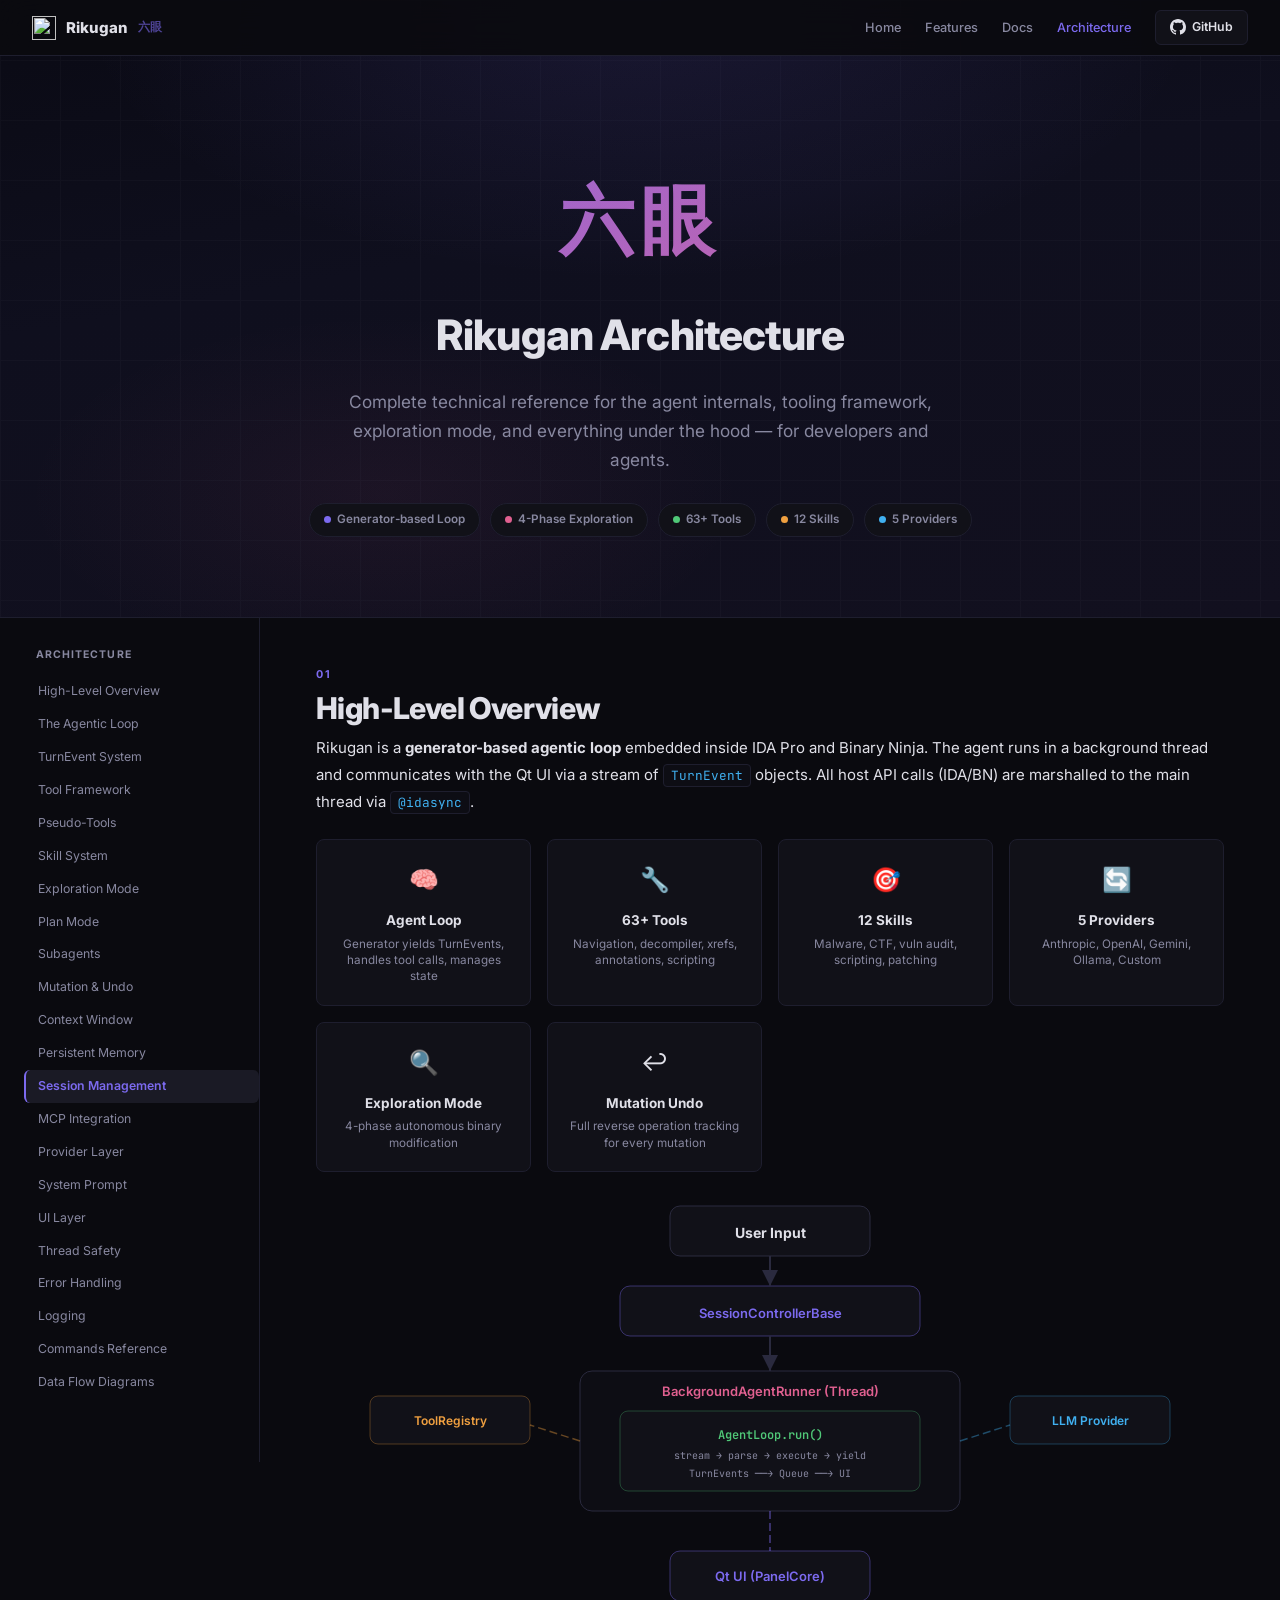
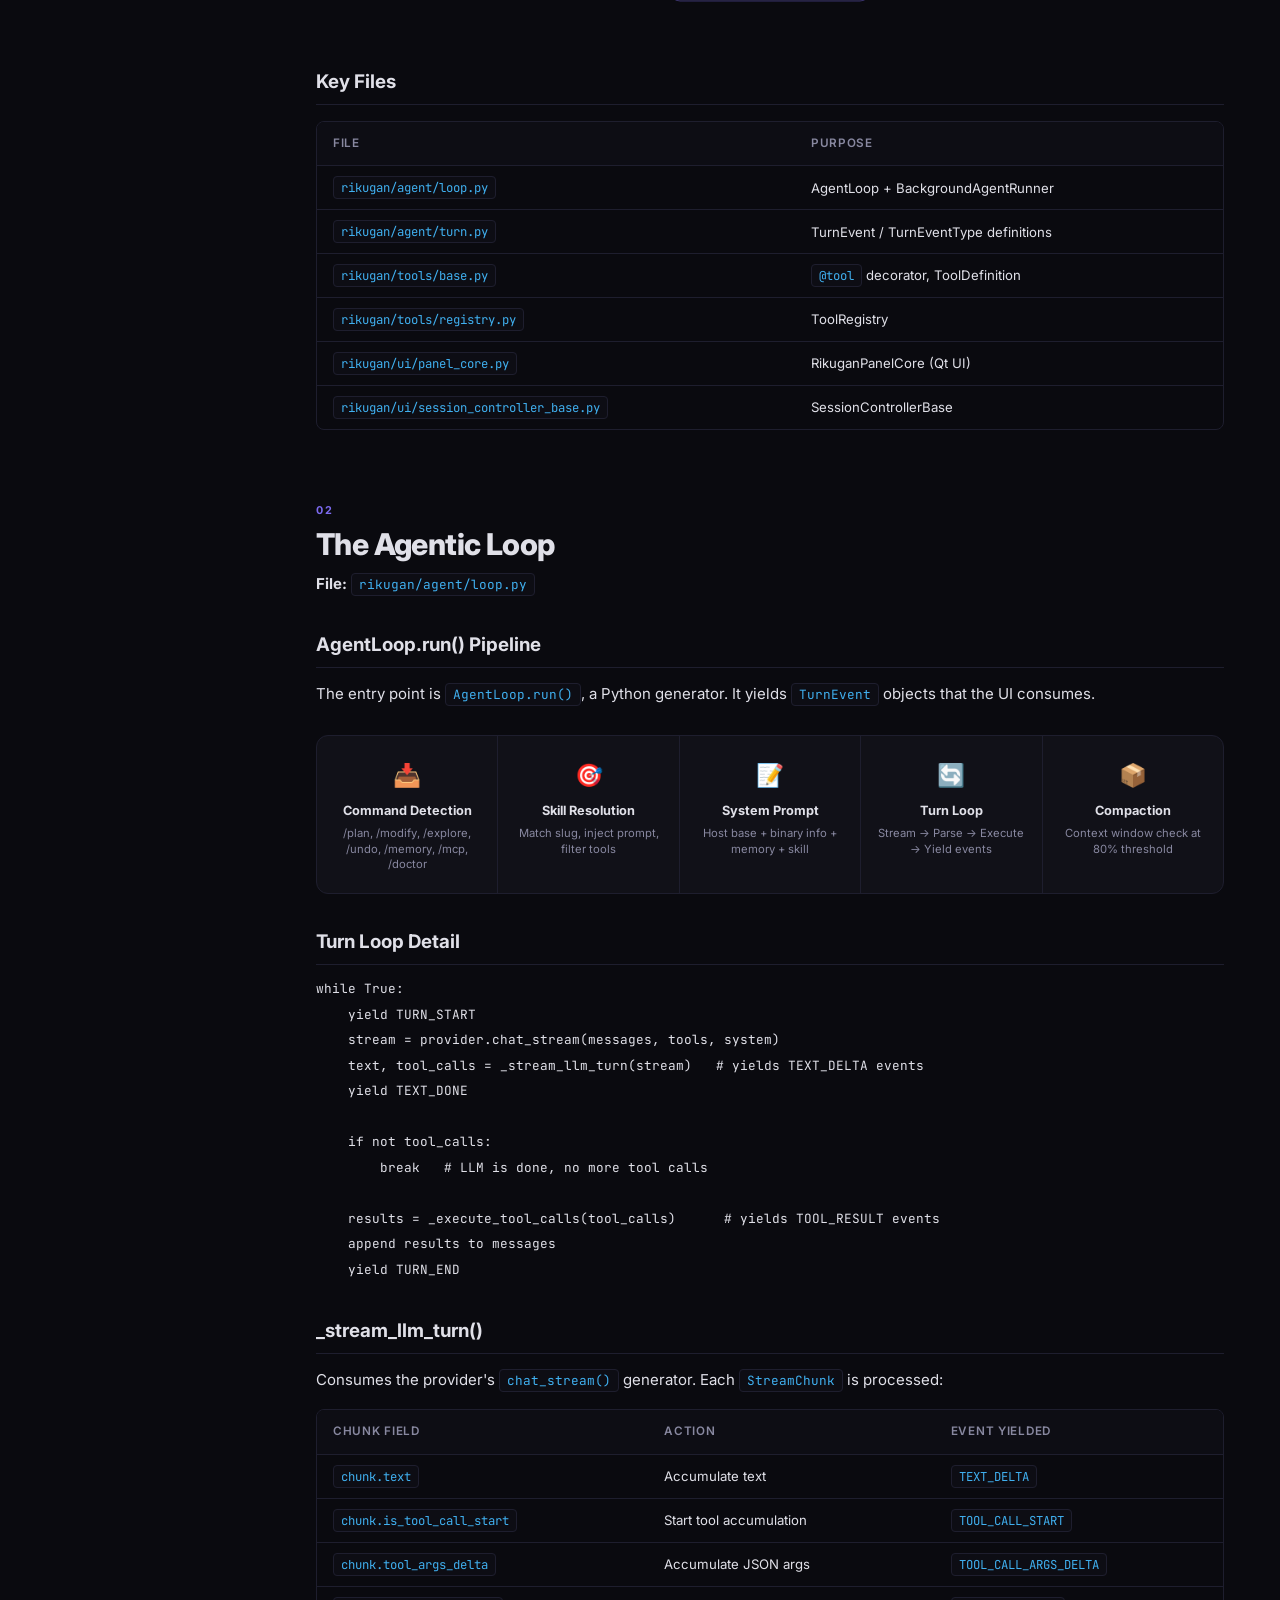
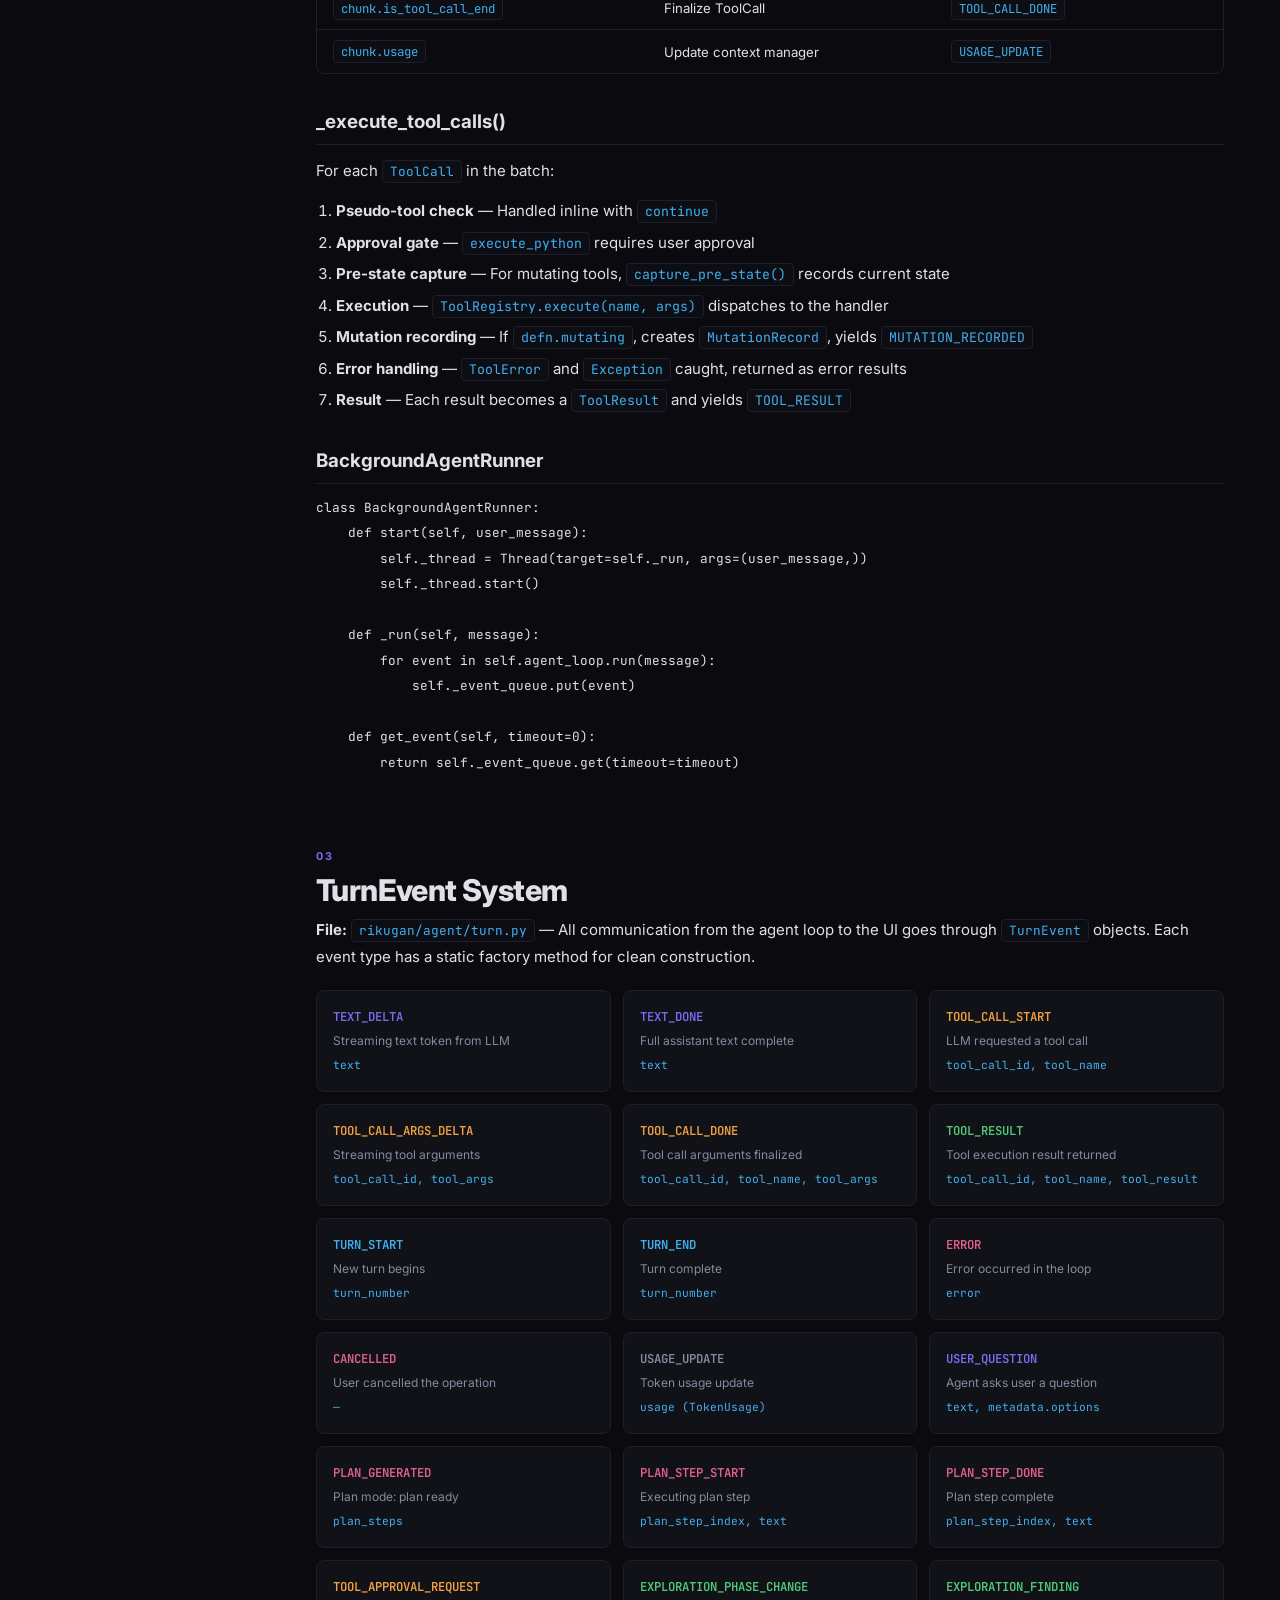
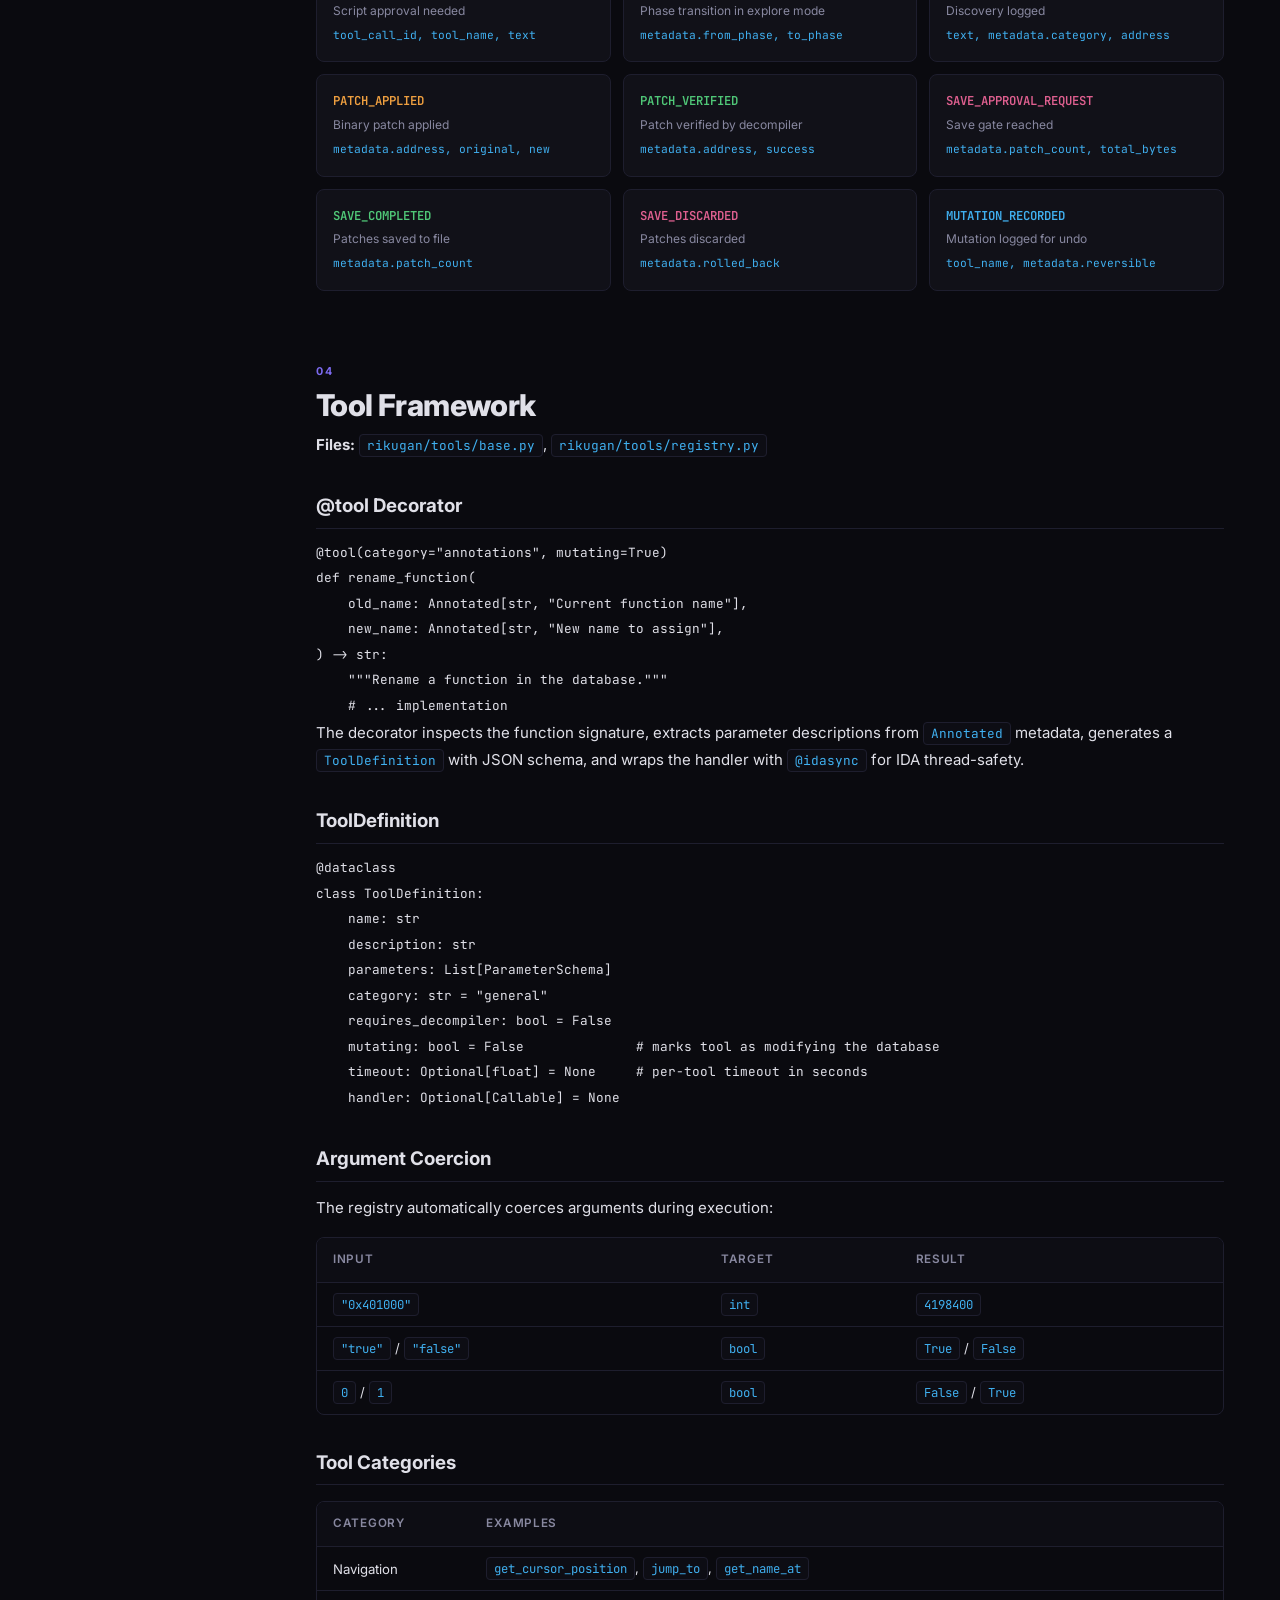
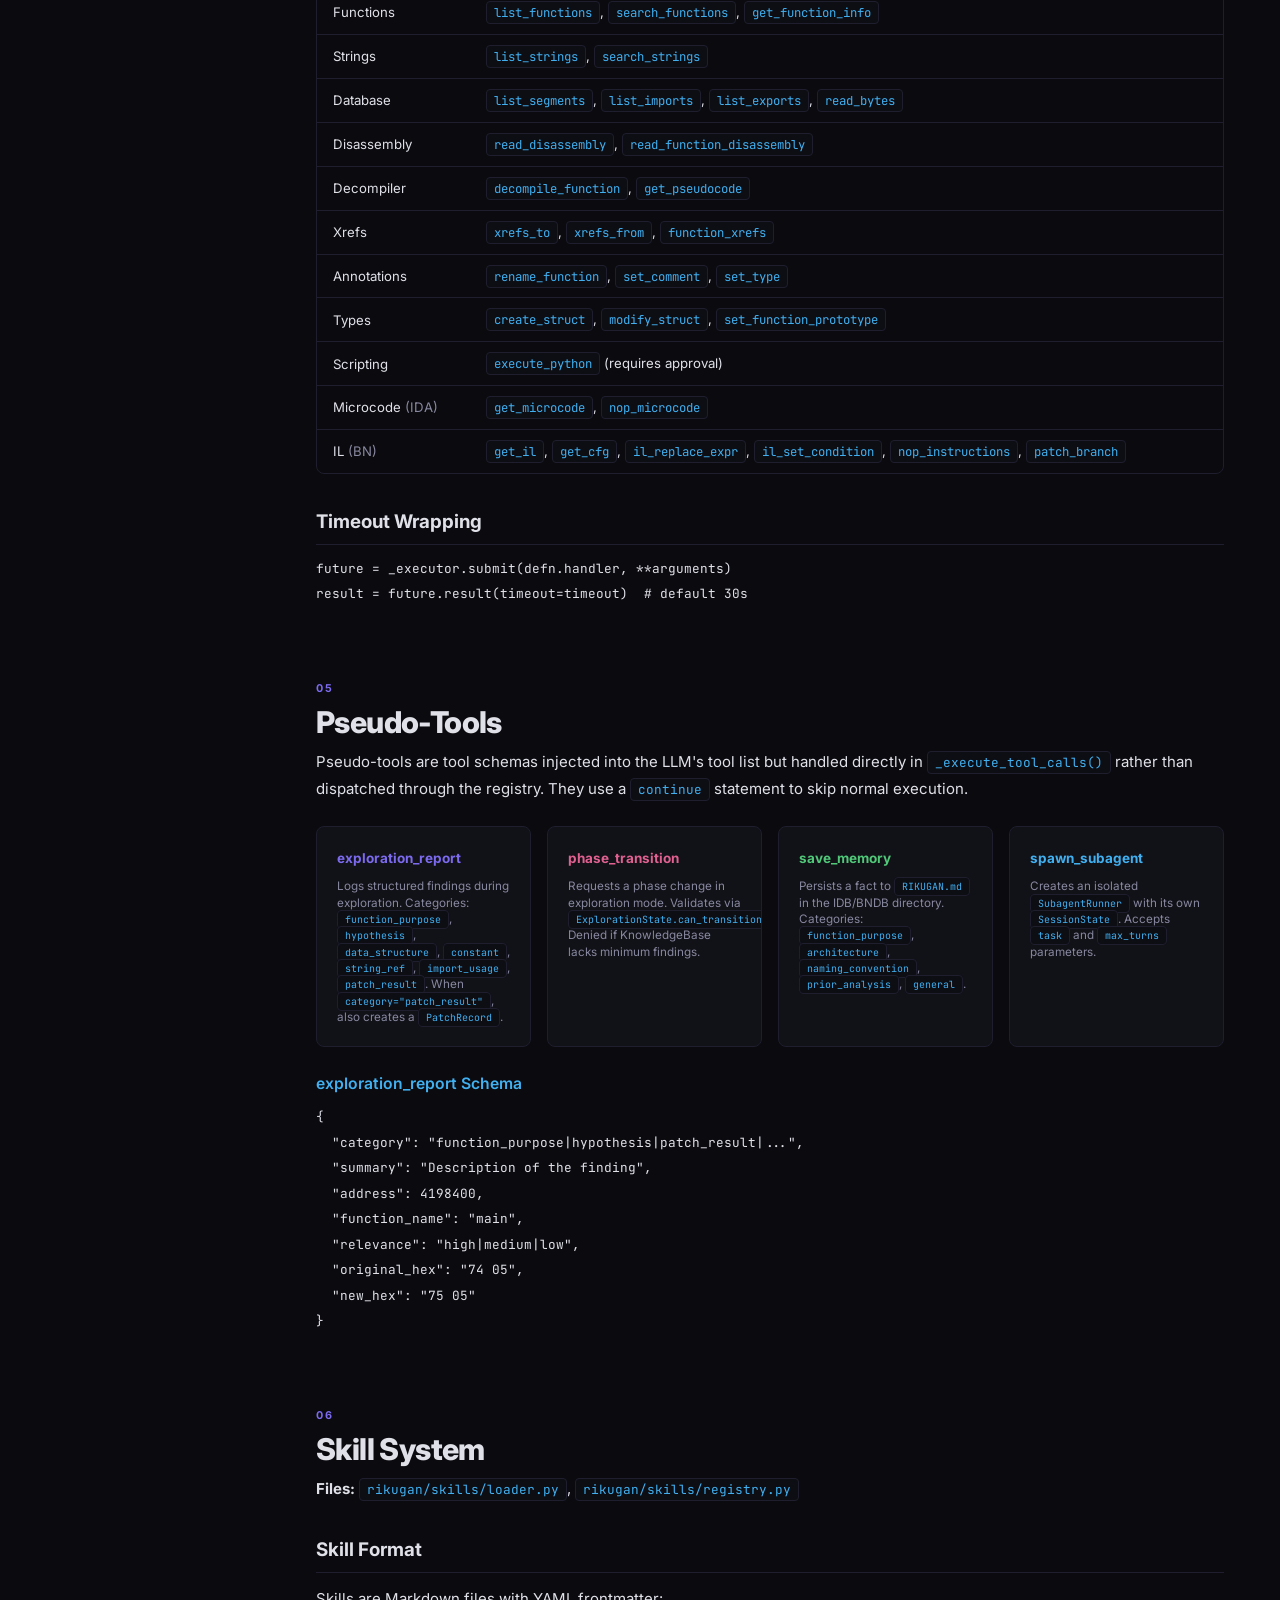
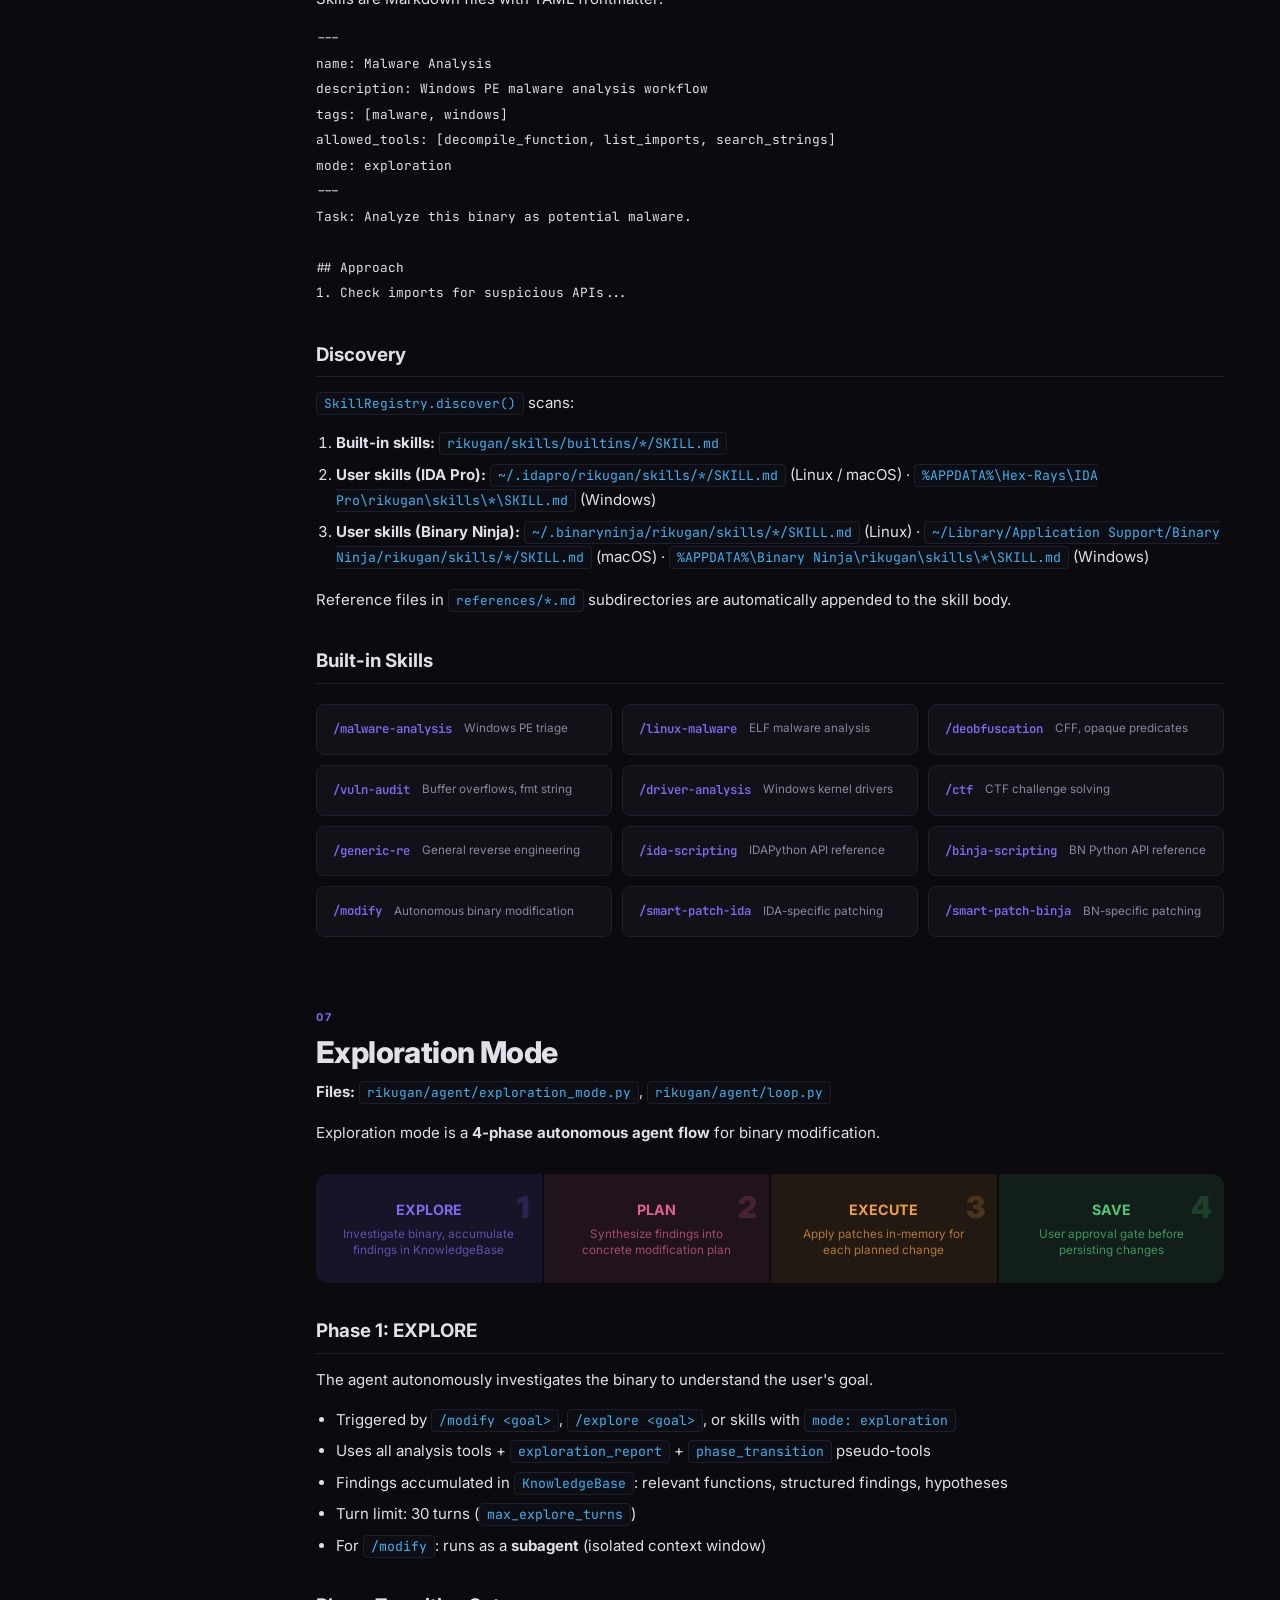
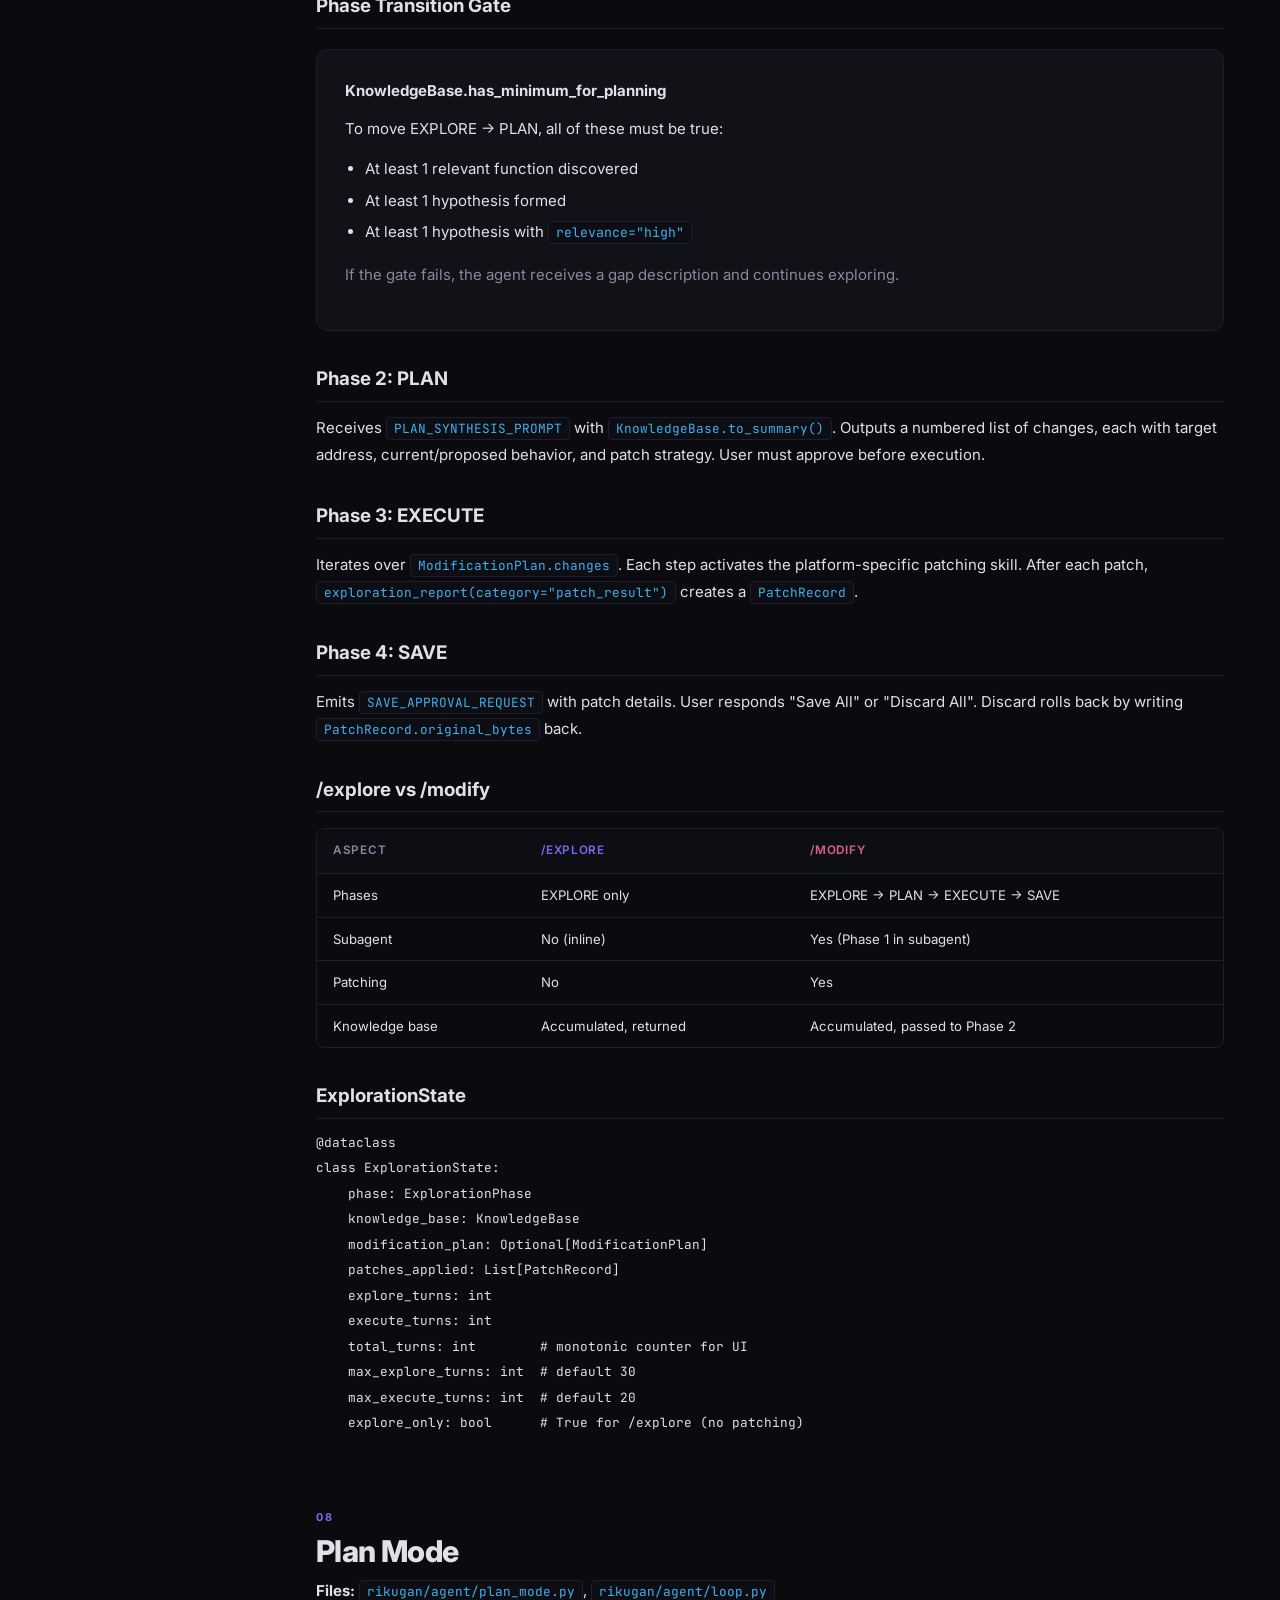
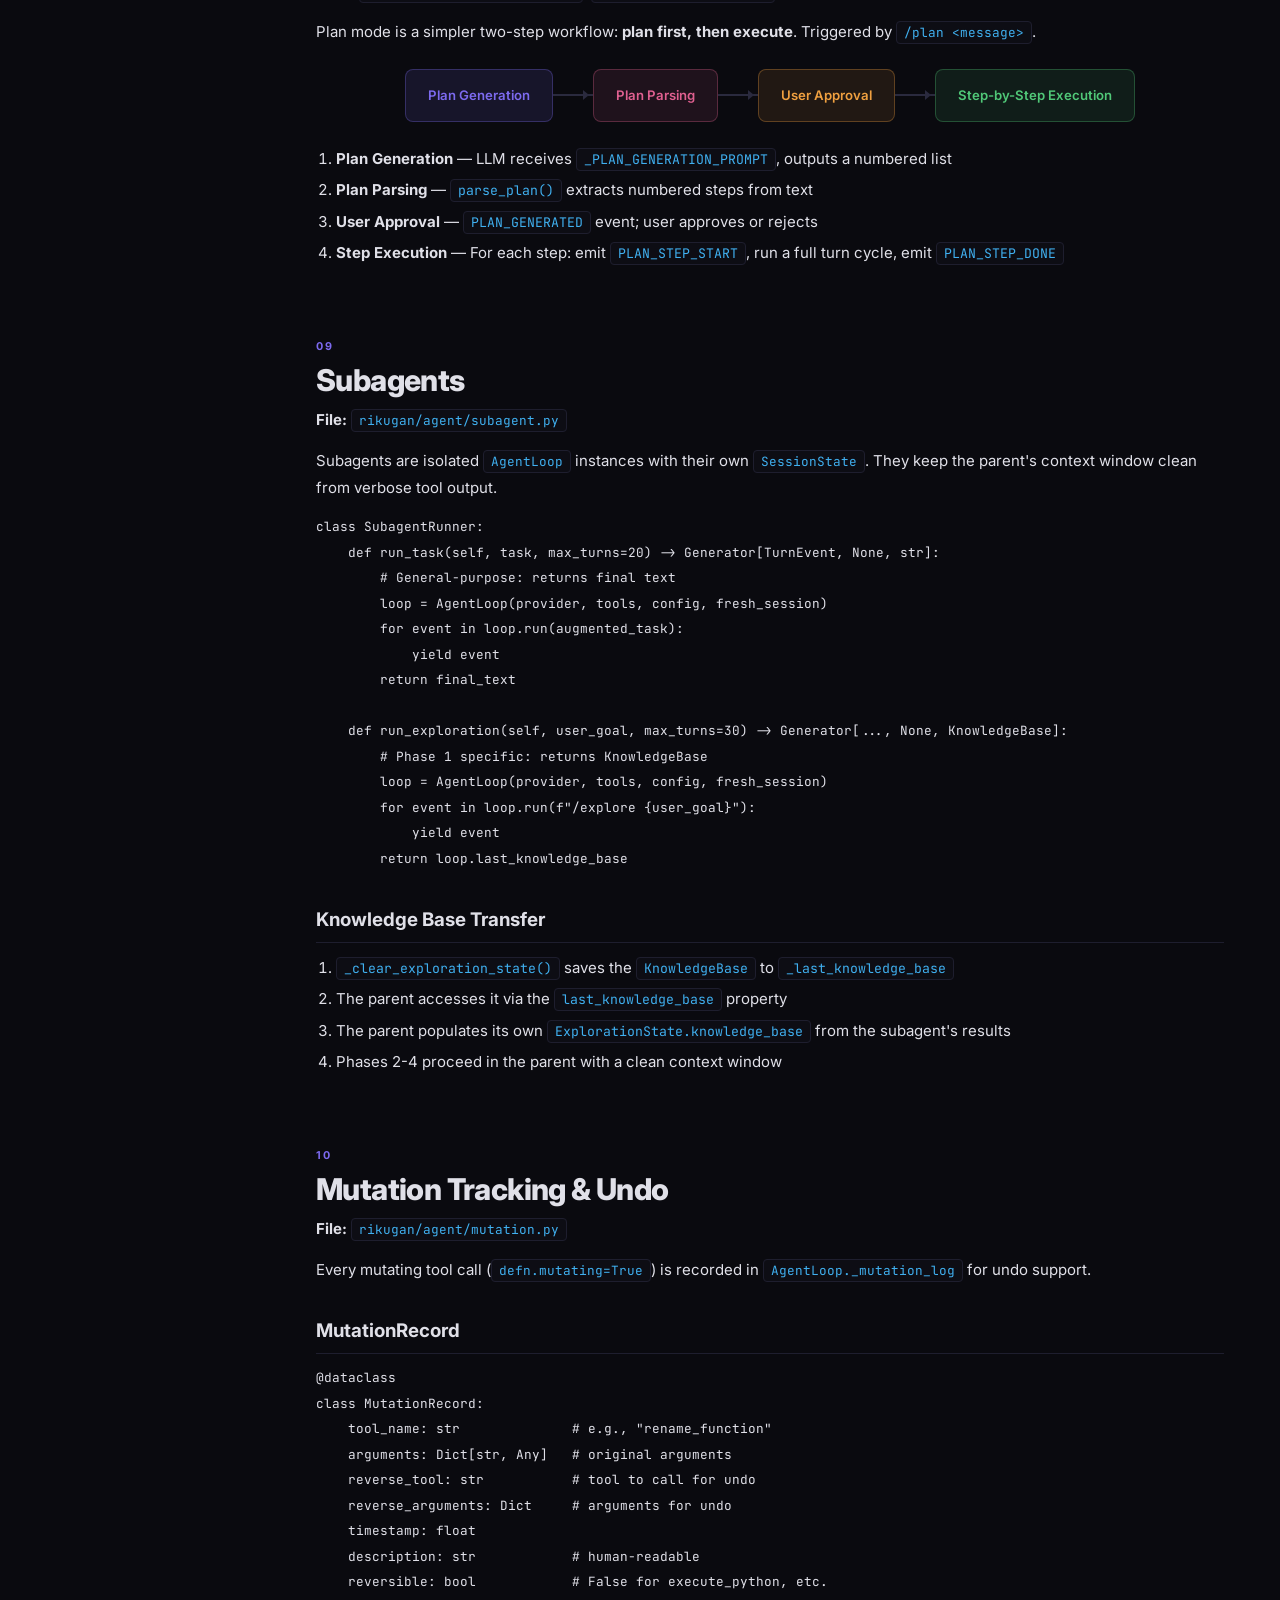
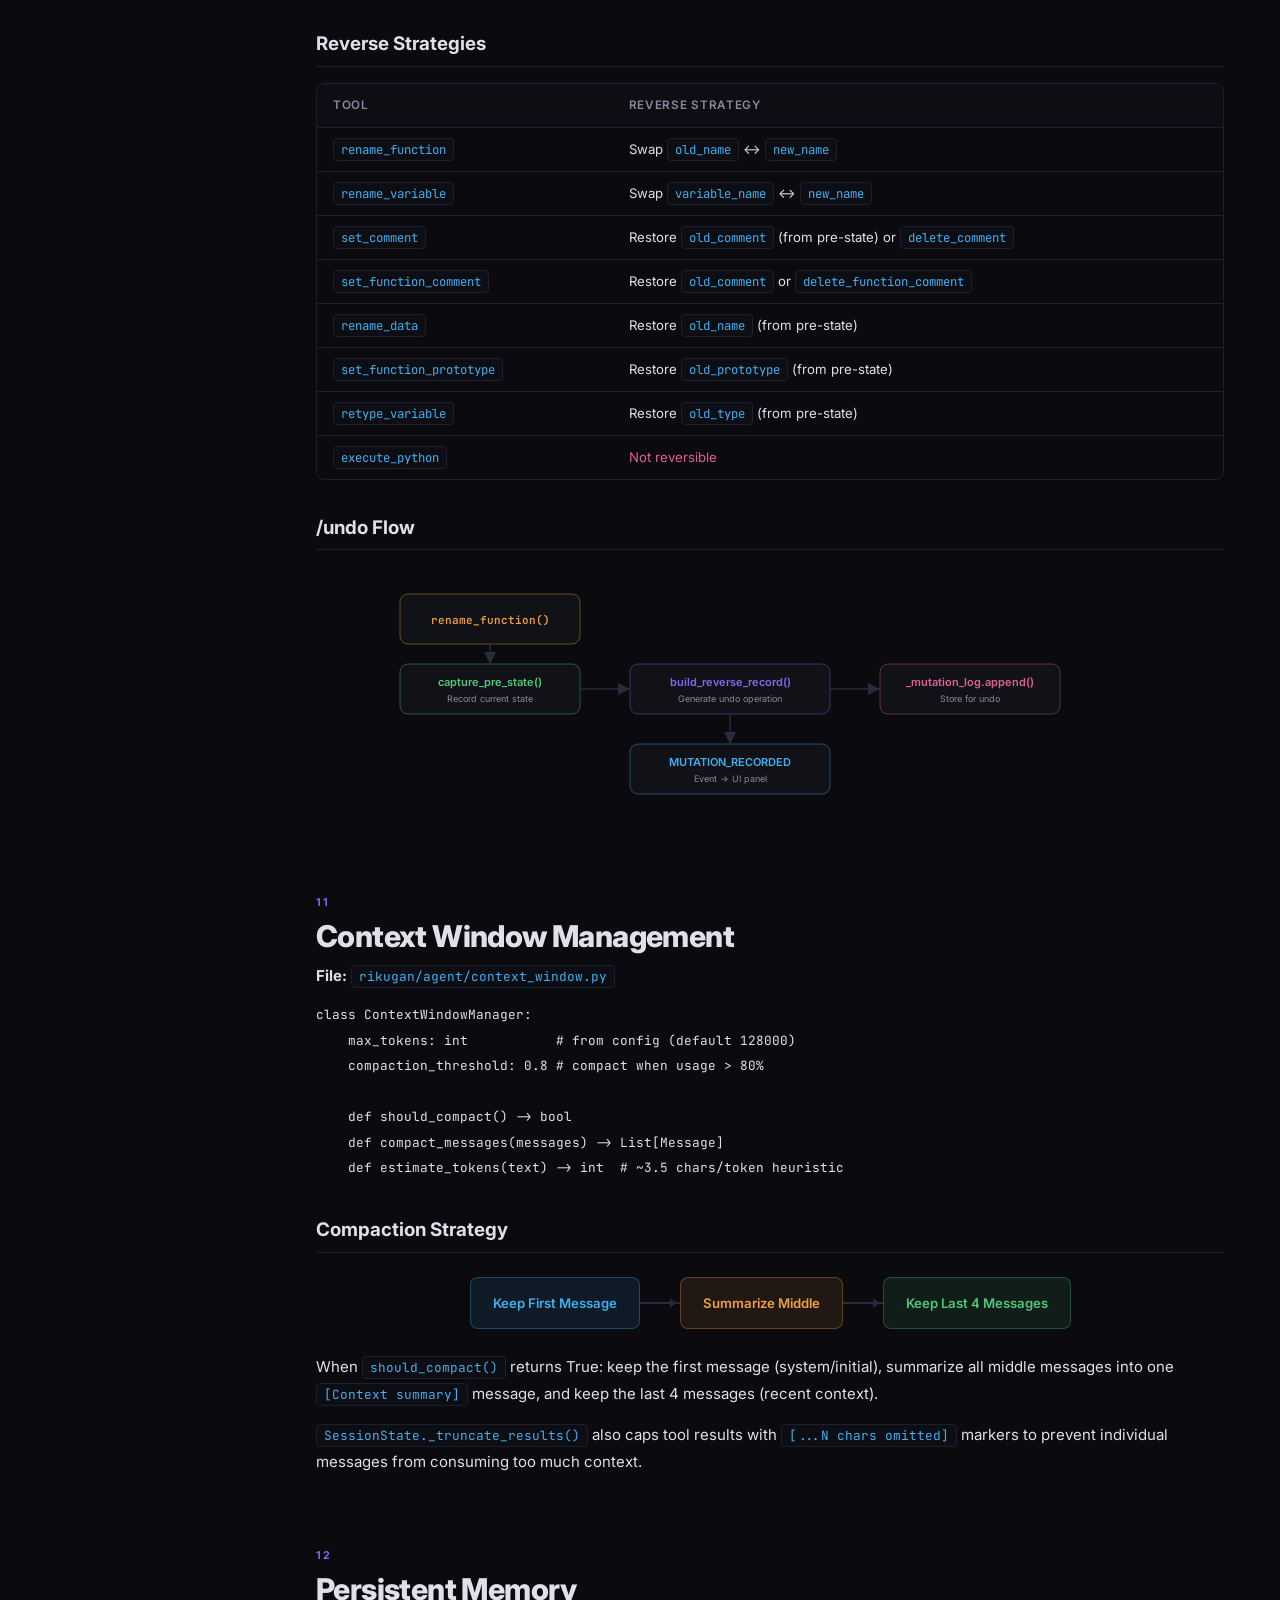
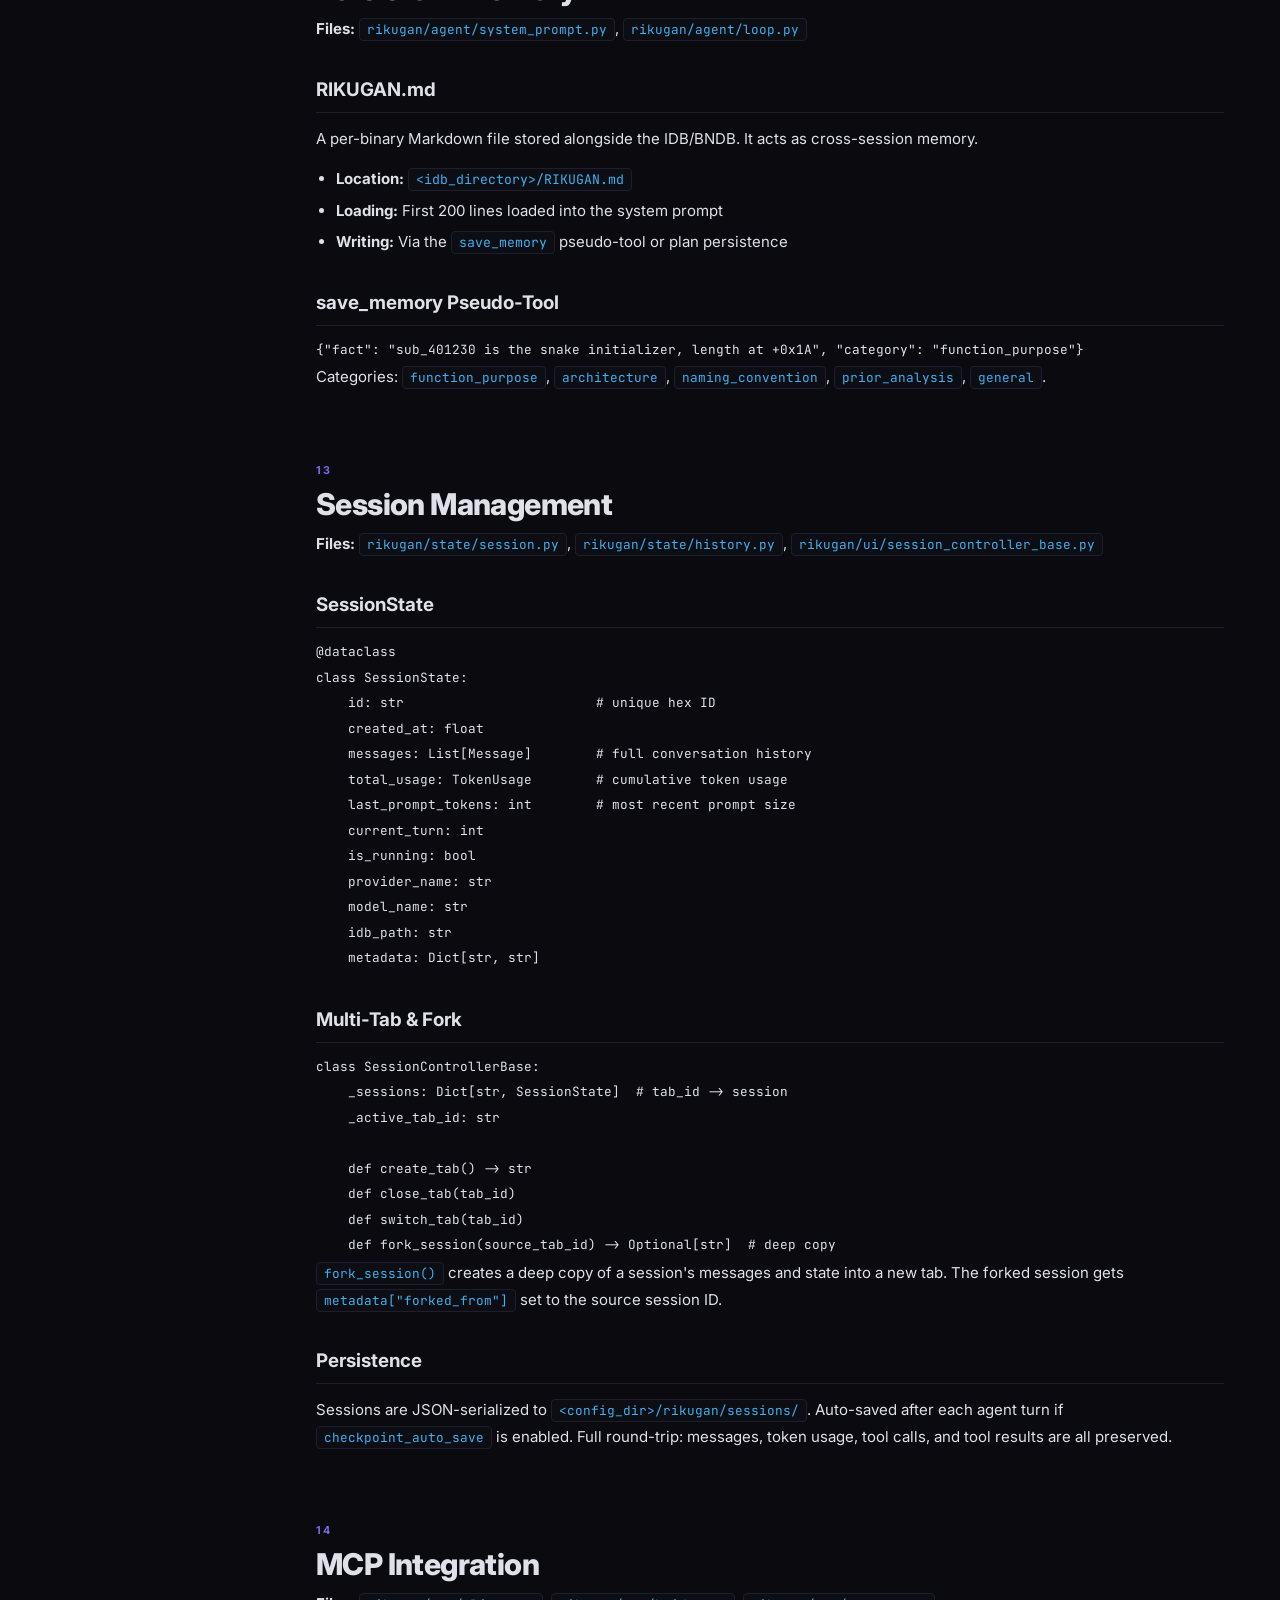
==== commit b9e96b99: "Remove copy-button feature and related UI code Delete the copy-button/docs feature and its UI integr" ====
--- a/webpage/ARCHITECTURE.html
+++ b/webpage/ARCHITECTURE.html
@@ -432,7 +432,6 @@
 .hero{padding-top:156px!important}
 .sidebar{top:56px;height:calc(100vh - 56px)}
 </style>
-<link rel="stylesheet" href="assets/copy-button.css">
 </head>
 <body>
 
@@ -1468,9 +1467,5 @@
   btn.classList.toggle('show', window.scrollY > 400);
 }, { passive: true });
 </script>
-
-<!-- ═══════════ COPY BUTTON ═══════════ -->
-<script src="assets/copy-button.js"></script>
-<script src="assets/enhanced-copy.js"></script>
 </body>
 </html>
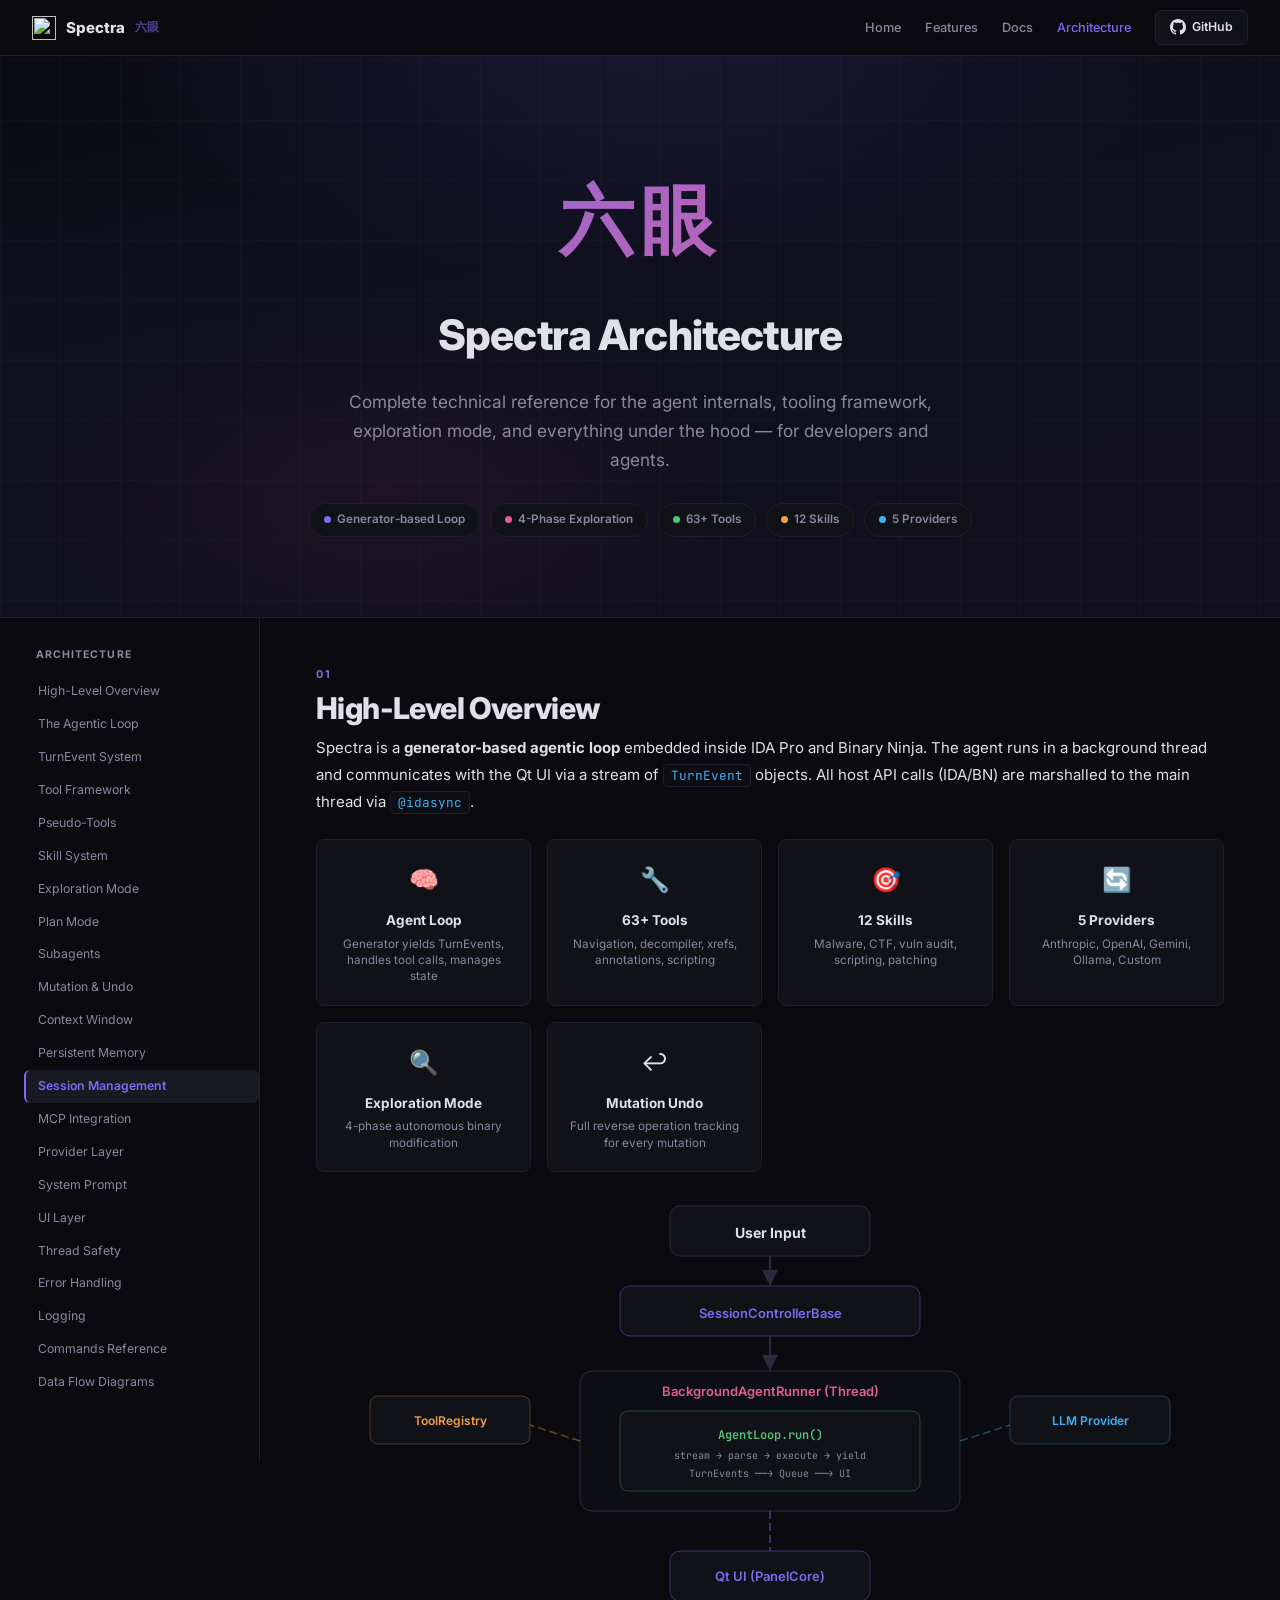
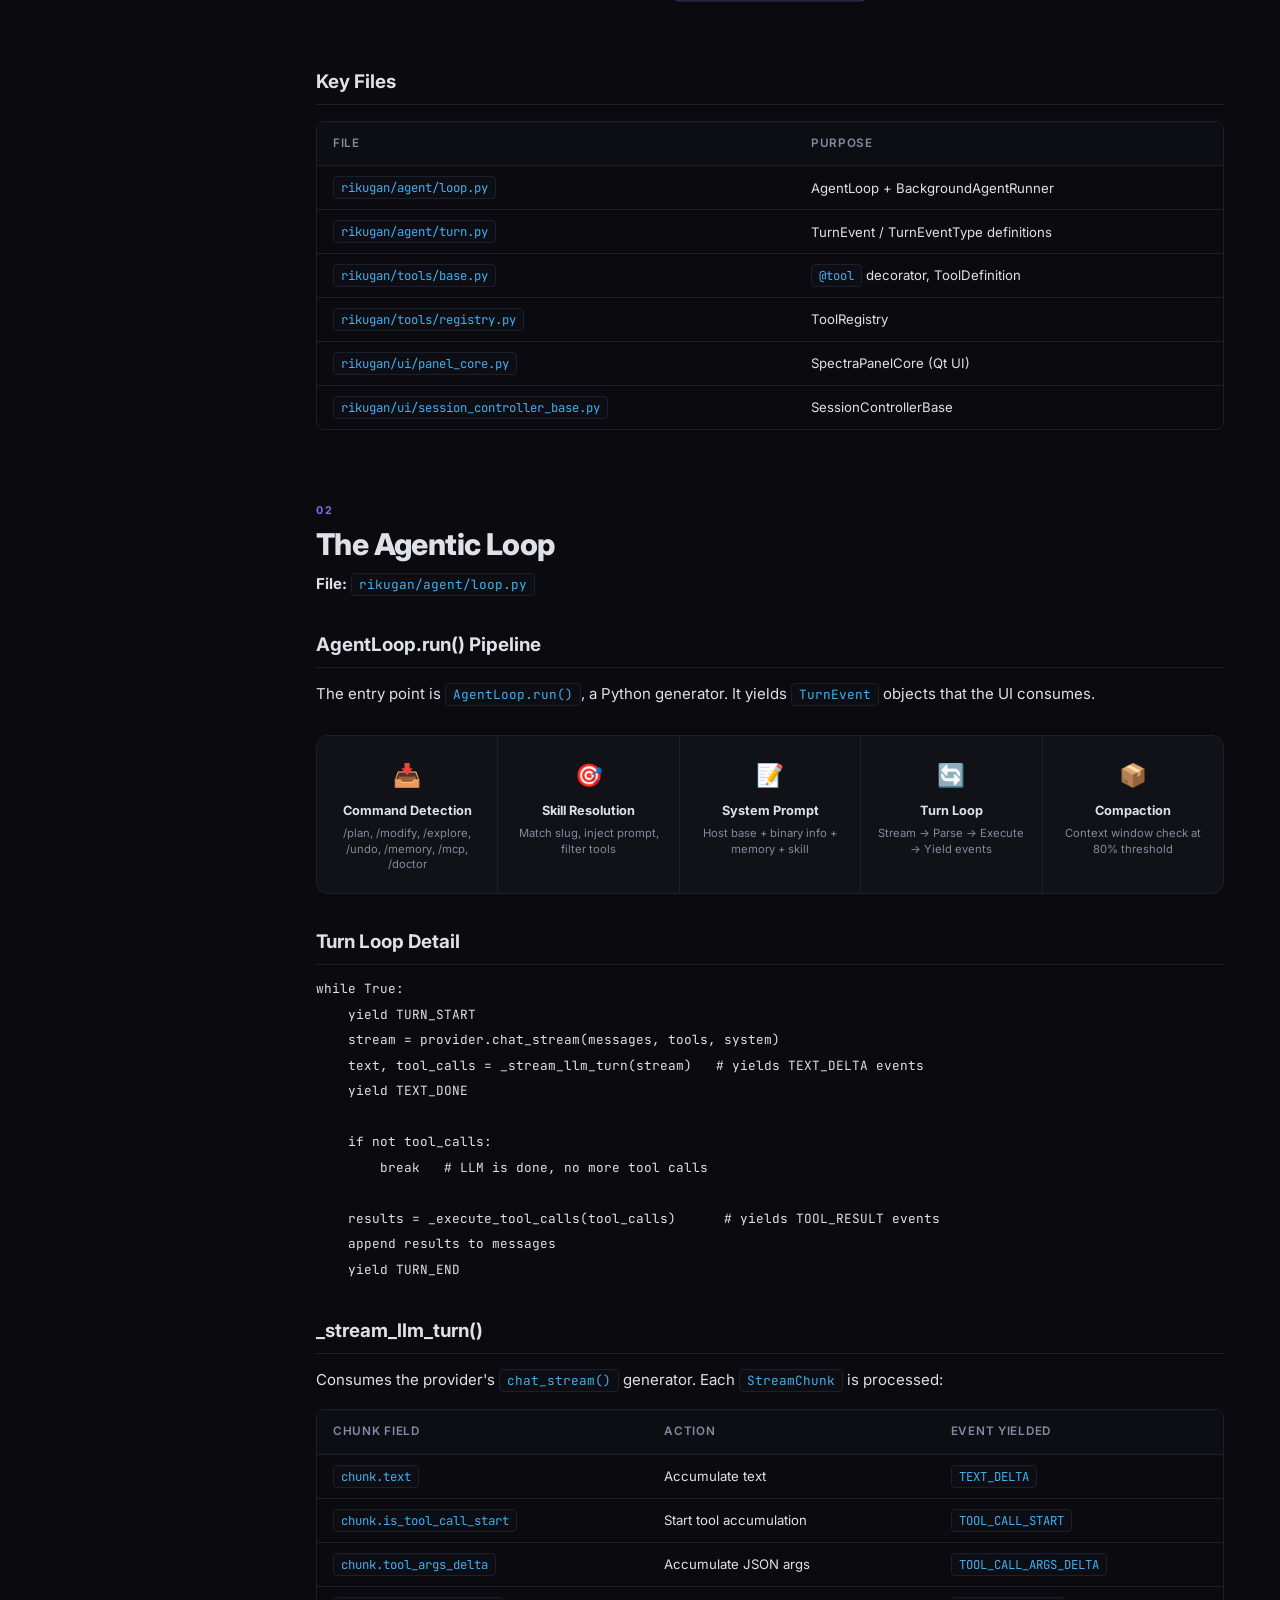
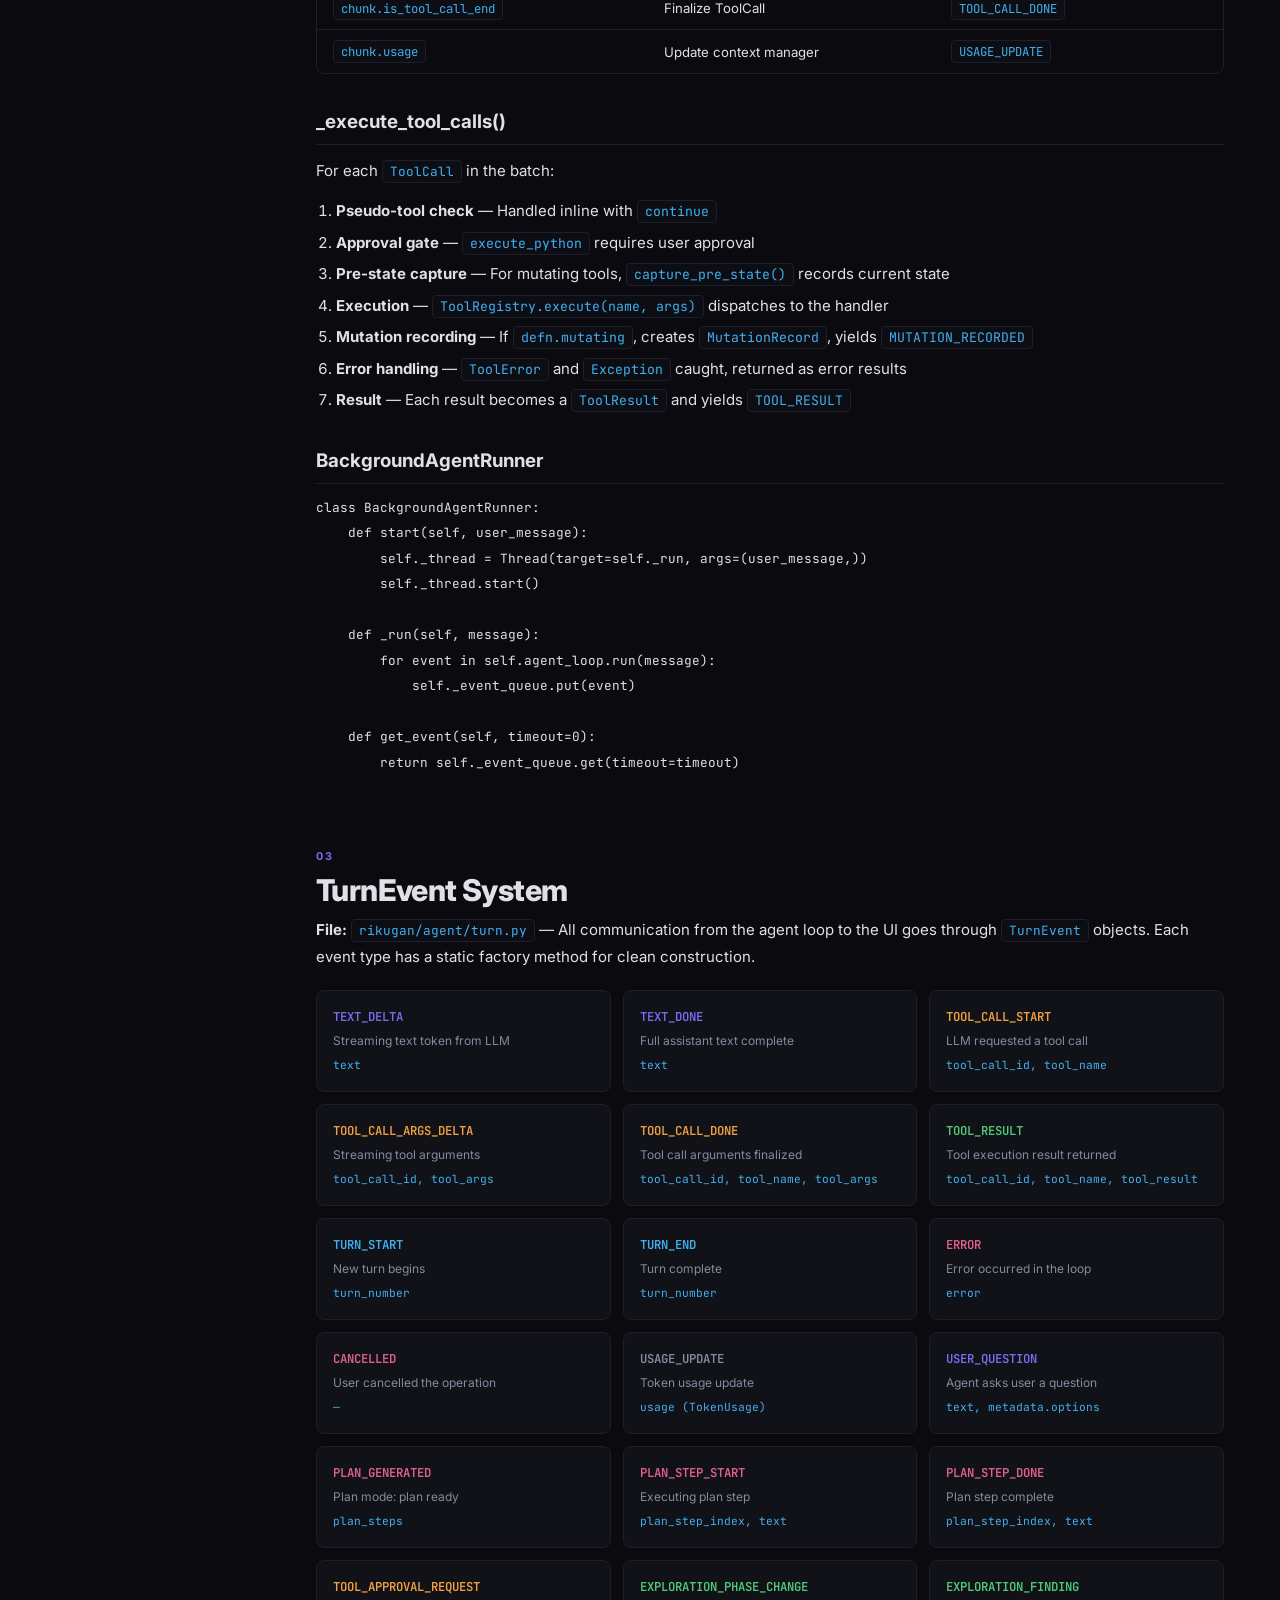
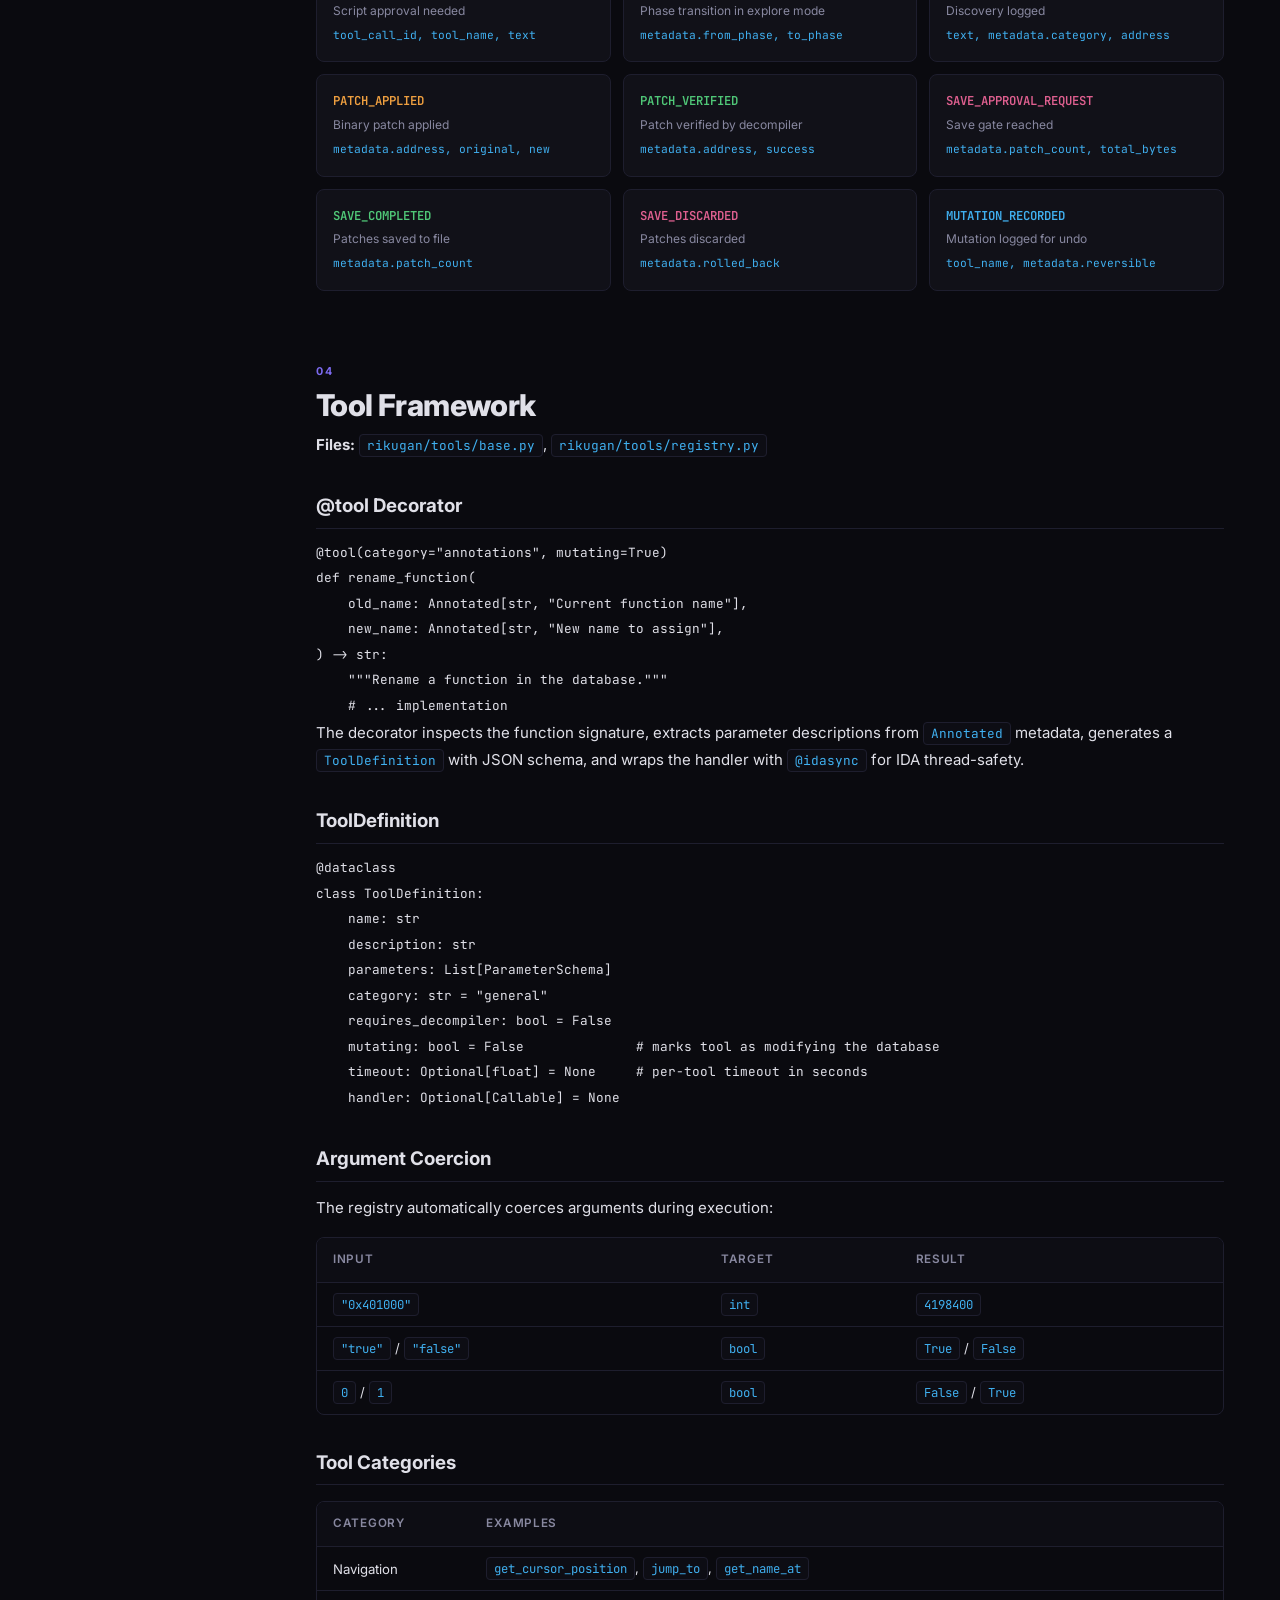
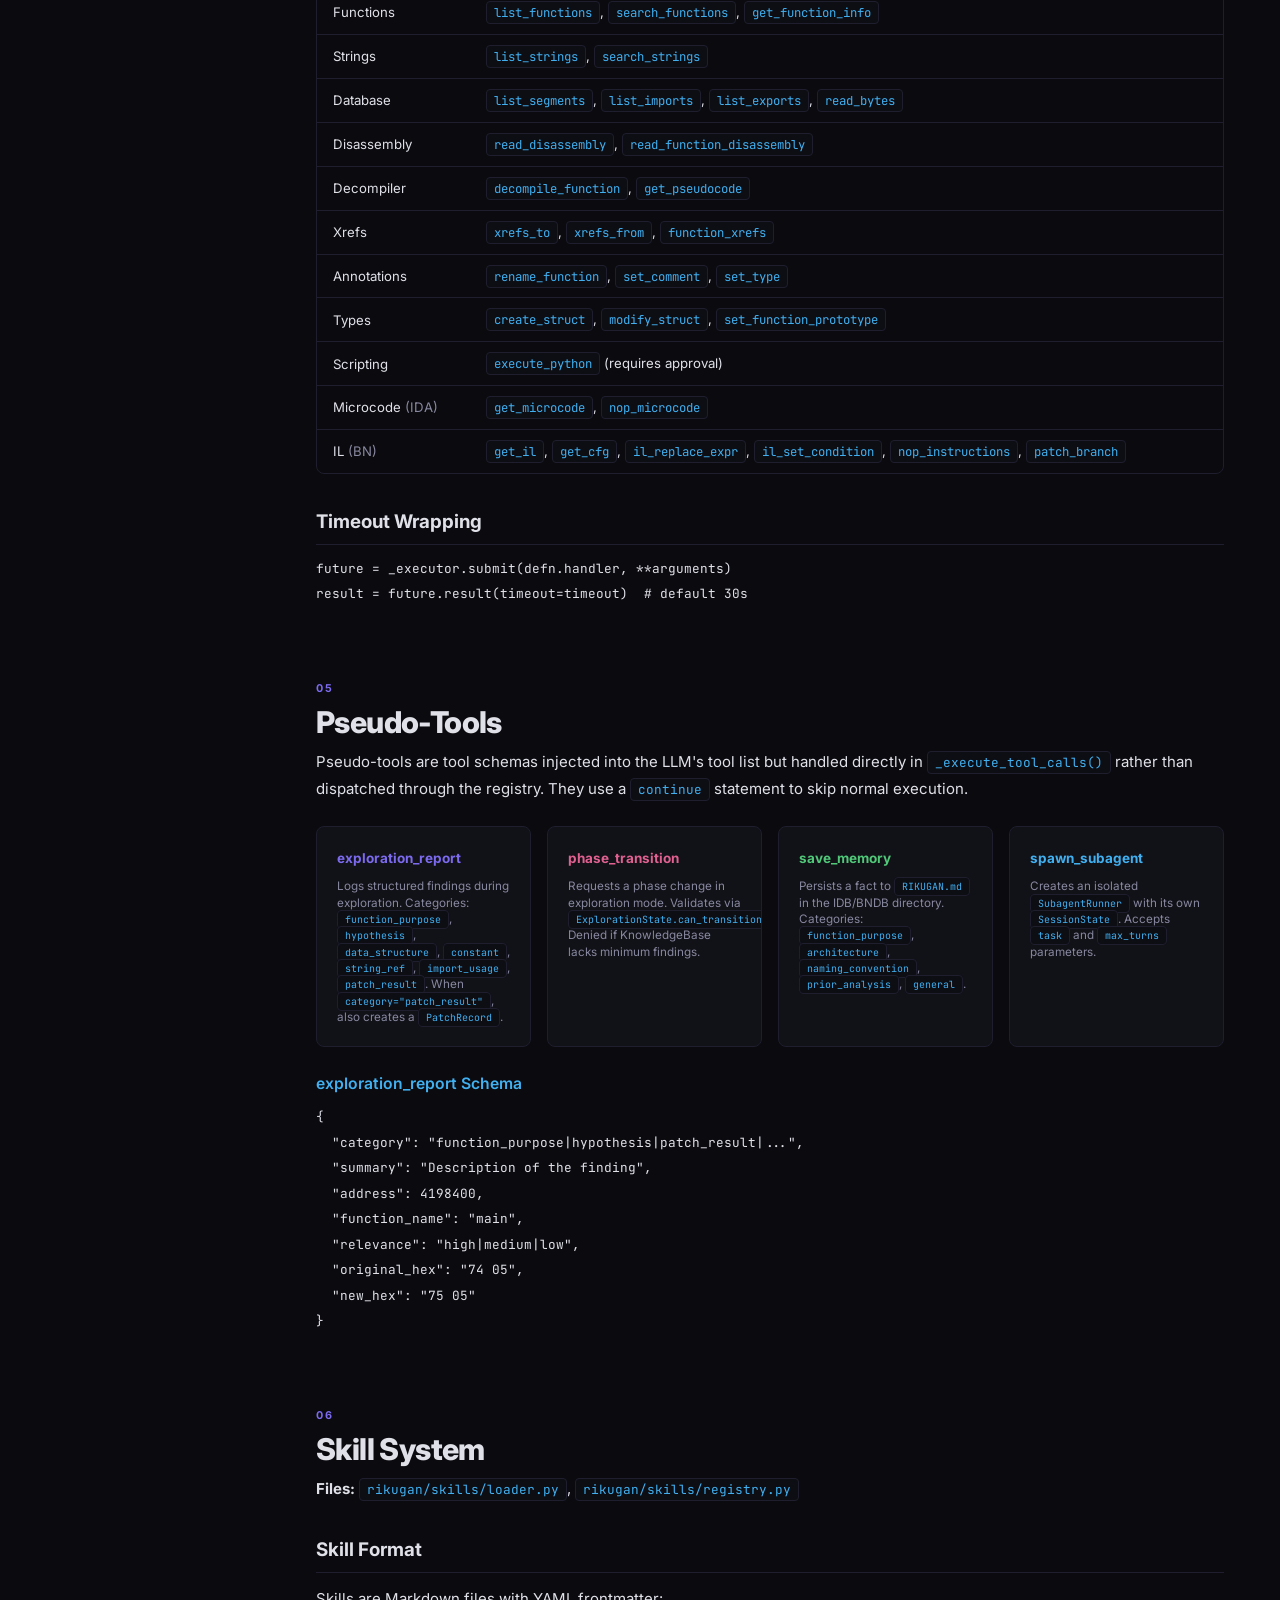
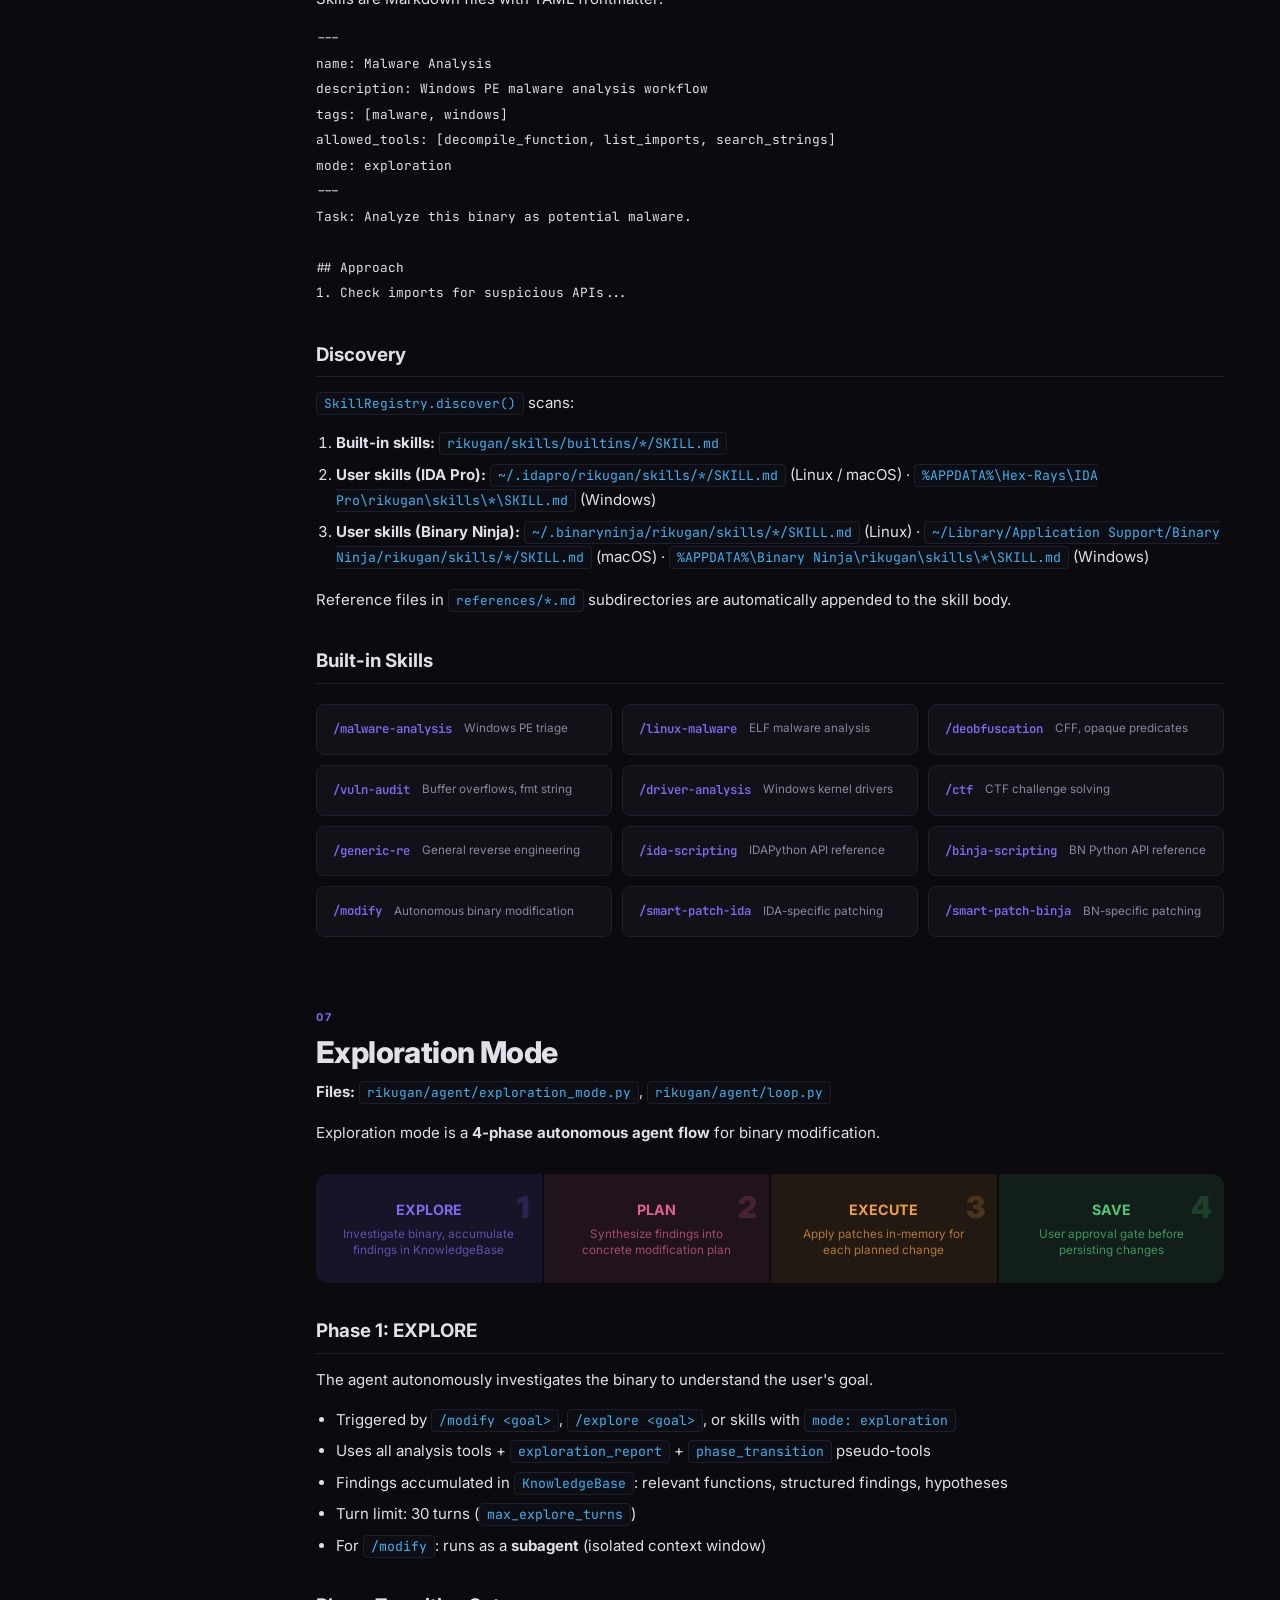
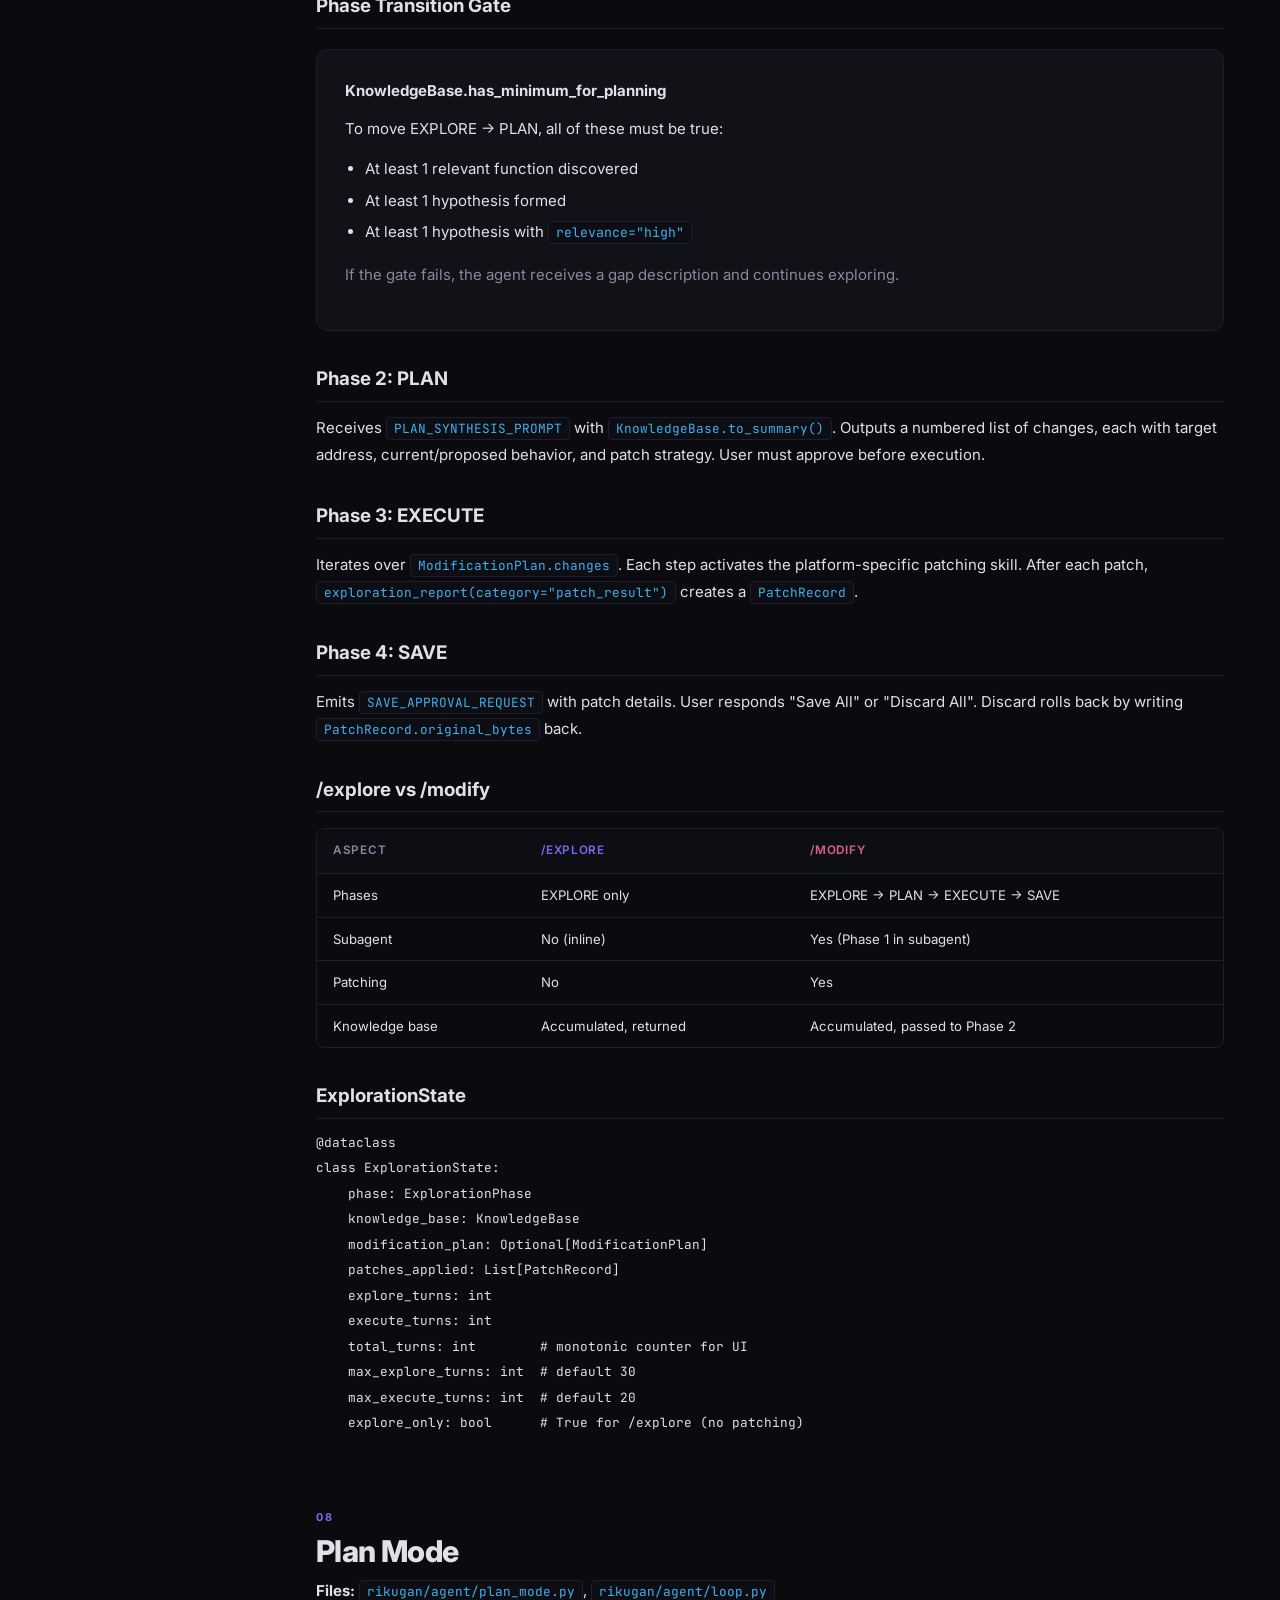
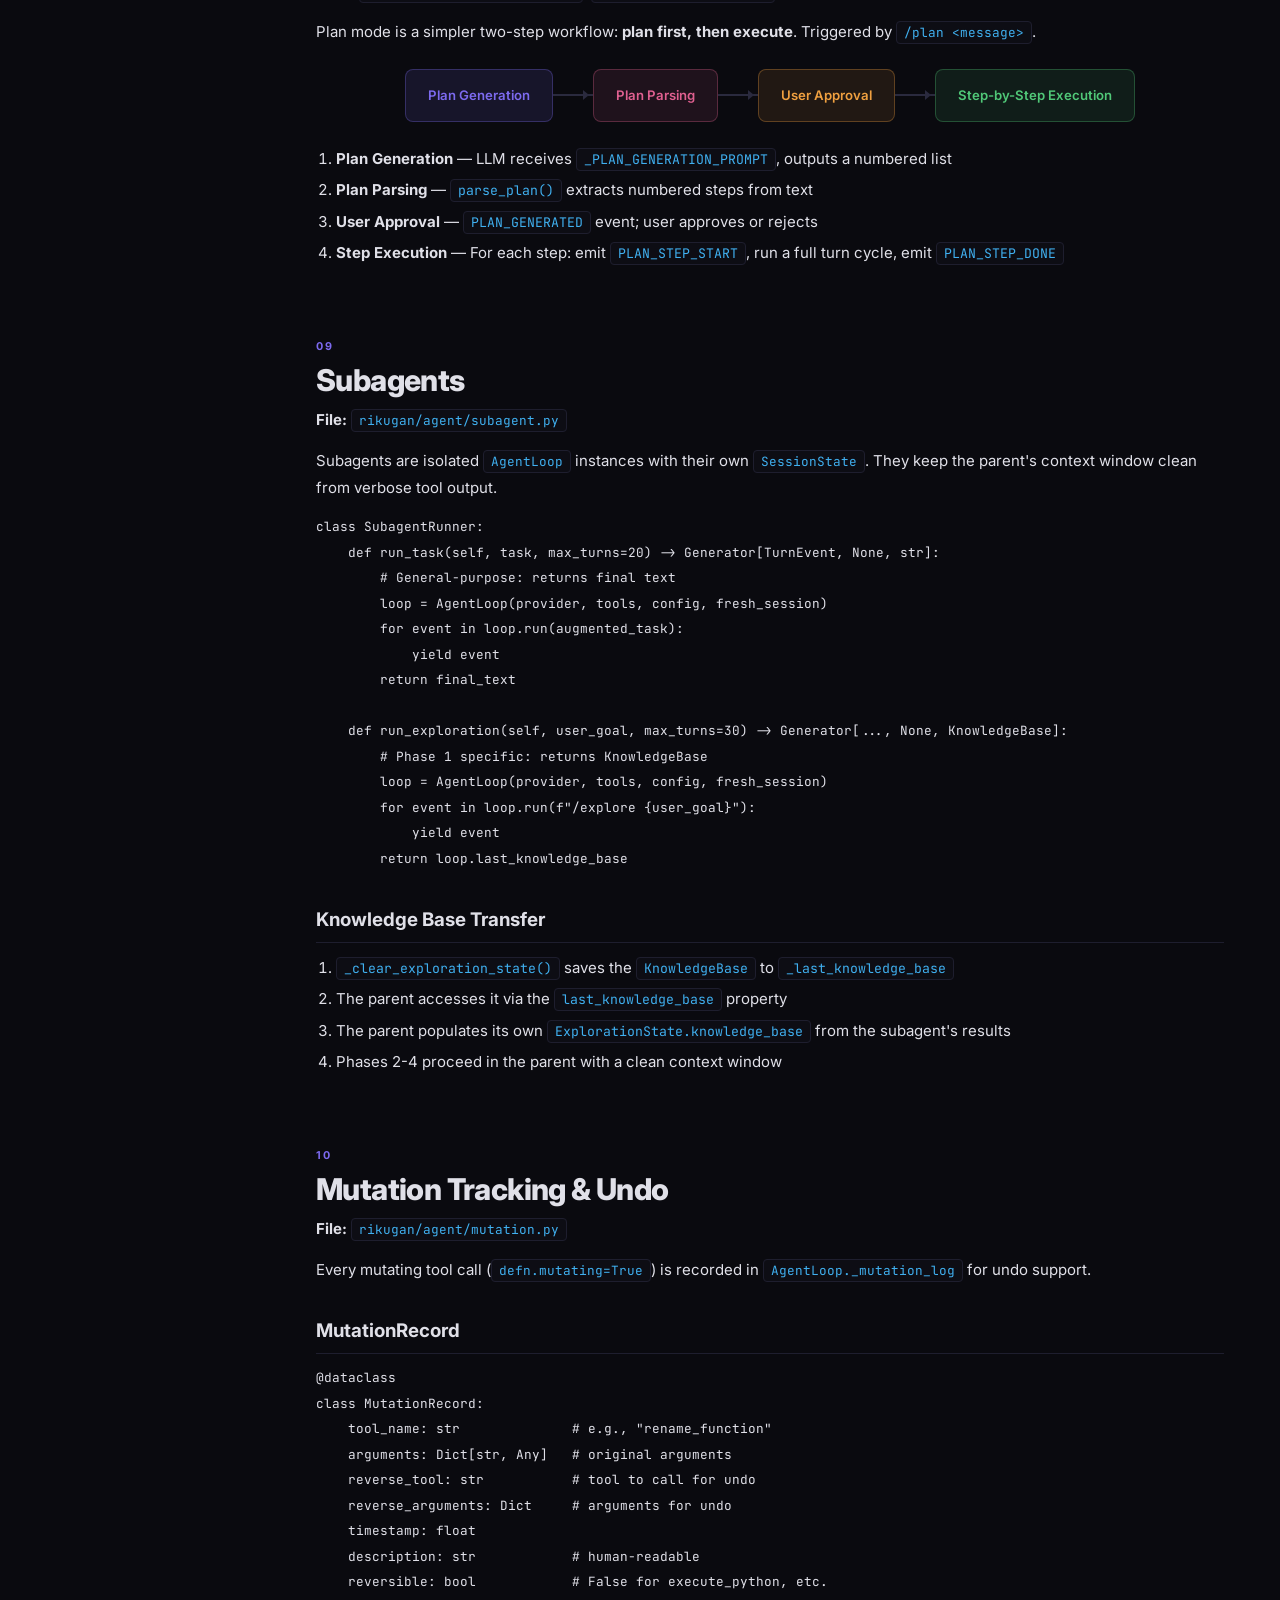
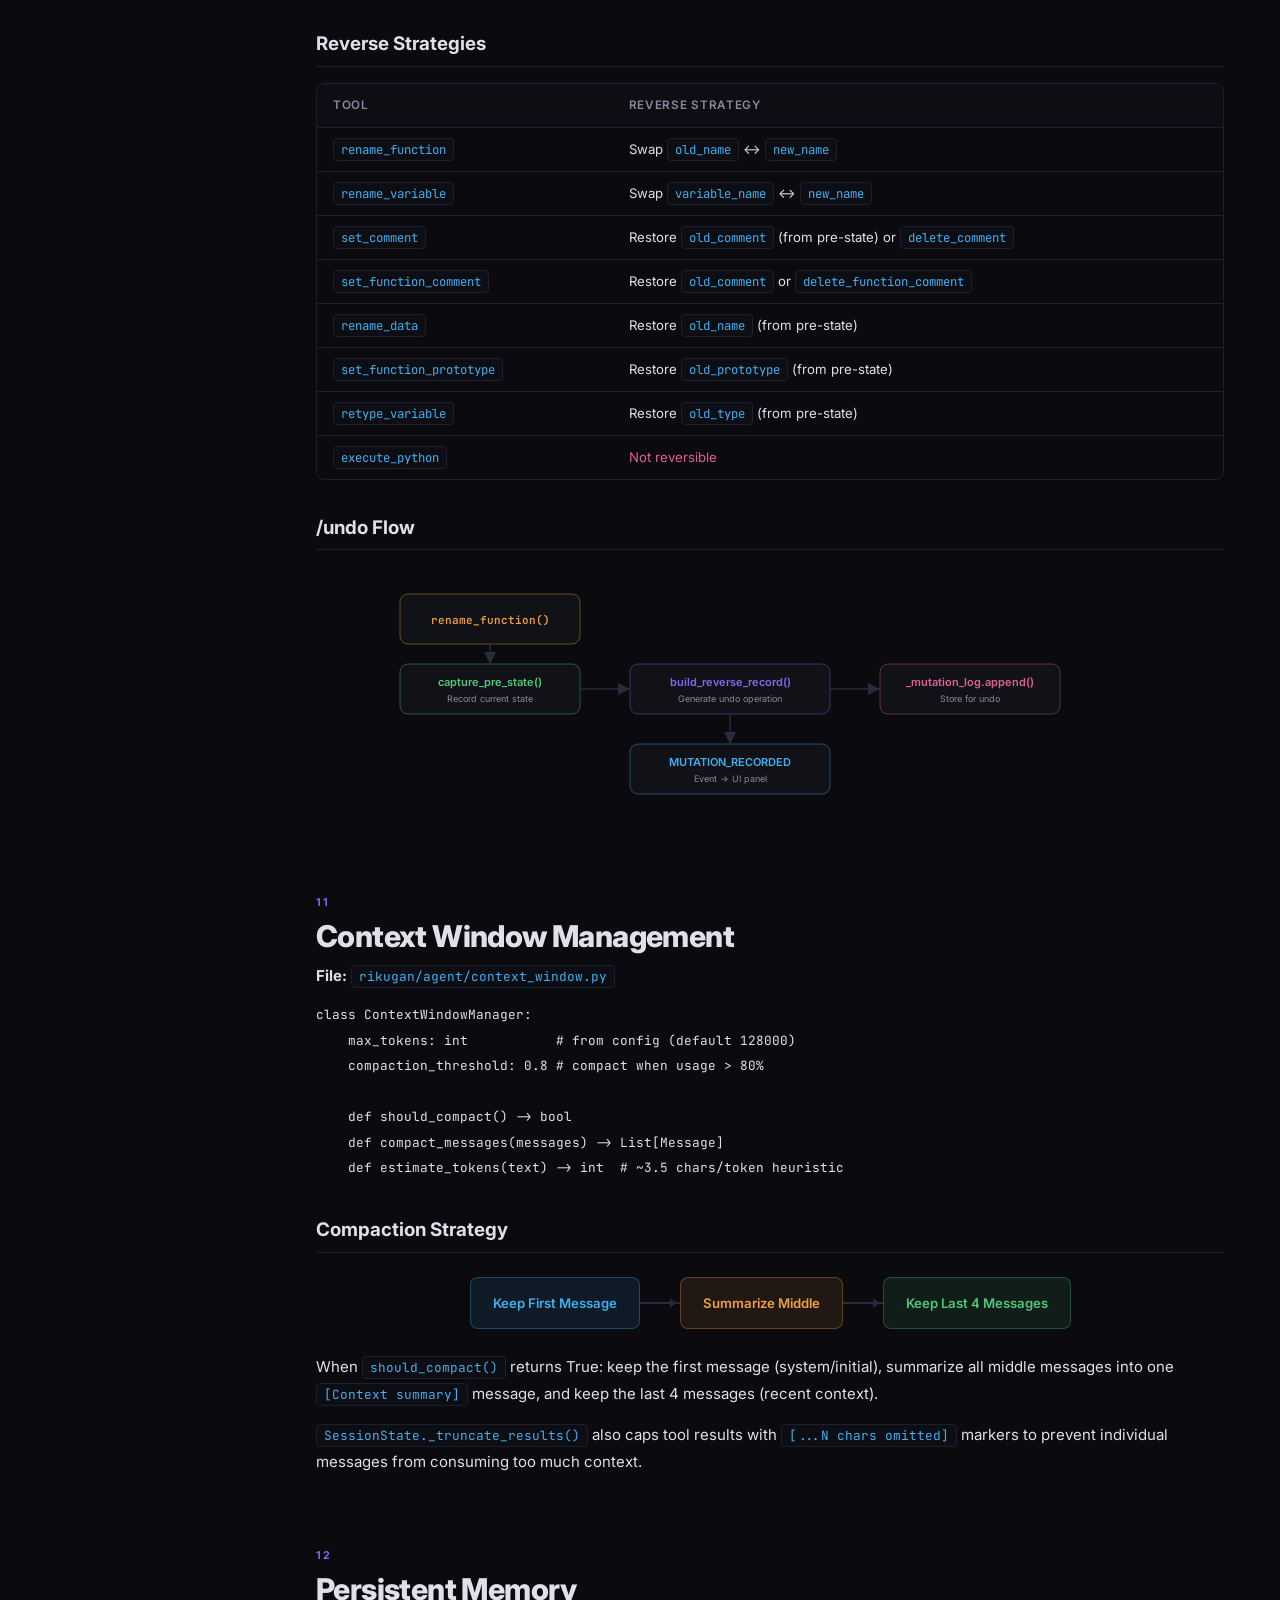
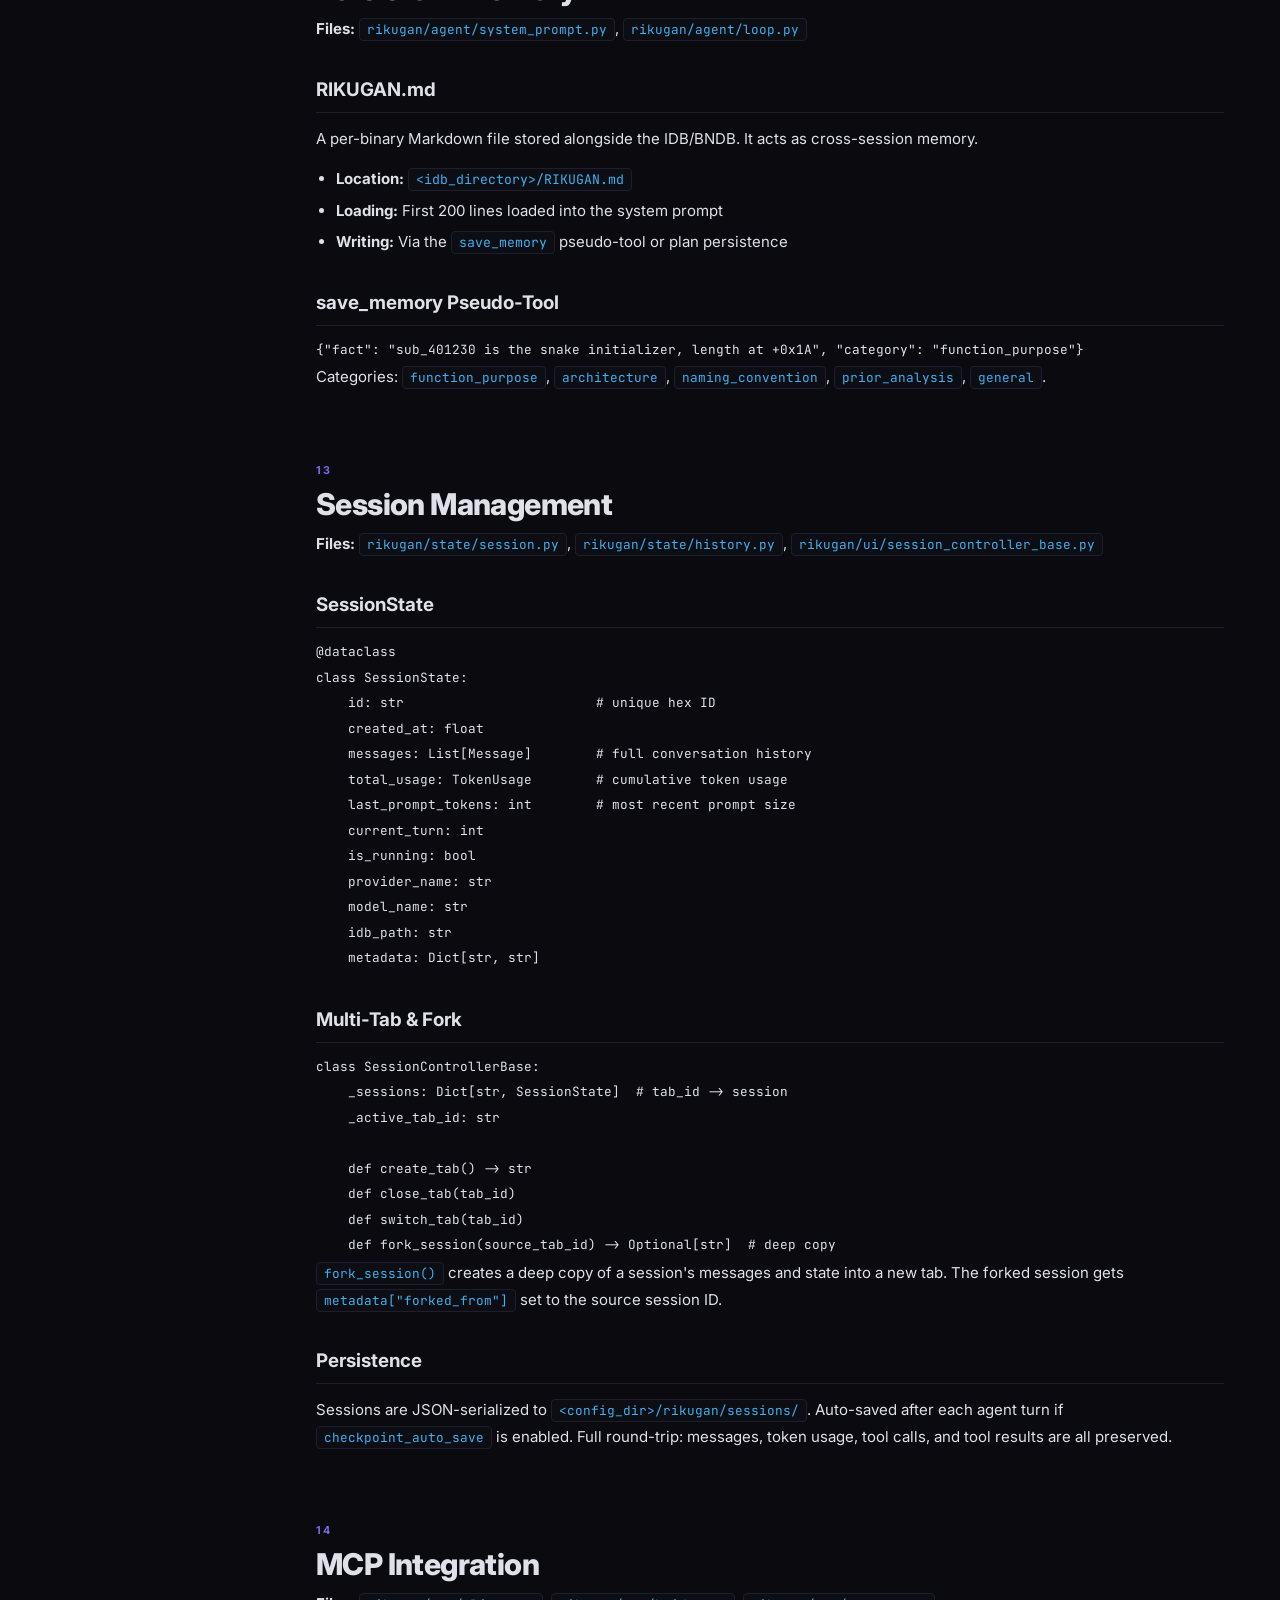
==== commit 9ce0c963: "Rename project references from Rikugan to Spectra Update documentation and examples to rebrand the p" ====
--- a/webpage/ARCHITECTURE.html
+++ b/webpage/ARCHITECTURE.html
@@ -3,7 +3,7 @@
 <head>
 <meta charset="UTF-8">
 <meta name="viewport" content="width=device-width, initial-scale=1.0">
-<title>Rikugan Architecture — Agent Internals</title>
+<title>Spectra Architecture — Agent Internals</title>
 <link rel="icon" type="image/png" href="assets/rikugan_icon.png">
 <link rel="preconnect" href="https://fonts.googleapis.com">
 <link href="https://fonts.googleapis.com/css2?family=Inter:wght@300;400;500;600;700;800;900&family=JetBrains+Mono:wght@400;500;600&display=swap" rel="stylesheet">
@@ -439,7 +439,7 @@
 <nav class="top-nav">
   <a href="index.html" class="top-nav-brand">
     <img src="assets/rikugan_icon.png" alt="">
-    Rikugan <span class="jp">六眼</span>
+    Spectra <span class="jp">六眼</span>
   </a>
   <div class="top-nav-links">
     <a href="index.html">Home</a>
@@ -457,7 +457,7 @@
 <header class="hero">
   <div class="hero-grid"></div>
   <div class="hero-jp">六眼</div>
-  <h1>Rikugan Architecture</h1>
+  <h1>Spectra Architecture</h1>
   <p class="hero-sub">Complete technical reference for the agent internals, tooling framework, exploration mode, and everything under the hood — for developers and agents.</p>
   <div class="hero-badges">
     <span class="badge"><span class="dot purple"></span>Generator-based Loop</span>
@@ -507,7 +507,7 @@
 <section class="section" id="overview">
   <div class="section-num">01</div>
   <h2>High-Level Overview</h2>
-  <p>Rikugan is a <strong>generator-based agentic loop</strong> embedded inside IDA Pro and Binary Ninja. The agent runs in a background thread and communicates with the Qt UI via a stream of <code>TurnEvent</code> objects. All host API calls (IDA/BN) are marshalled to the main thread via <code>@idasync</code>.</p>
+  <p>Spectra is a <strong>generator-based agentic loop</strong> embedded inside IDA Pro and Binary Ninja. The agent runs in a background thread and communicates with the Qt UI via a stream of <code>TurnEvent</code> objects. All host API calls (IDA/BN) are marshalled to the main thread via <code>@idasync</code>.</p>
 
   <div class="arch-box">
     <div class="arch-item"><div class="ai">&#x1F9E0;</div><div class="at">Agent Loop</div><div class="ad">Generator yields TurnEvents, handles tool calls, manages state</div></div>
@@ -572,7 +572,7 @@
       <tr><td><code>rikugan/agent/turn.py</code></td><td>TurnEvent / TurnEventType definitions</td></tr>
       <tr><td><code>rikugan/tools/base.py</code></td><td><code>@tool</code> decorator, ToolDefinition</td></tr>
       <tr><td><code>rikugan/tools/registry.py</code></td><td>ToolRegistry</td></tr>
-      <tr><td><code>rikugan/ui/panel_core.py</code></td><td>RikuganPanelCore (Qt UI)</td></tr>
+      <tr><td><code>rikugan/ui/panel_core.py</code></td><td>SpectraPanelCore (Qt UI)</td></tr>
       <tr><td><code>rikugan/ui/session_controller_base.py</code></td><td>SessionControllerBase</td></tr>
     </table>
   </div>
@@ -1217,11 +1217,11 @@
   <div class="showcase-gallery">
     <div>
       <div class="showcase-label">Binary Ninja</div>
-      <img src="assets/binja_showcase.png" alt="Rikugan in Binary Ninja" loading="lazy">
+      <img src="assets/binja_showcase.png" alt="Spectra in Binary Ninja" loading="lazy">
     </div>
     <div>
       <div class="showcase-label">IDA Pro</div>
-      <img src="assets/ida_showcase.png" alt="Rikugan in IDA Pro" loading="lazy">
+      <img src="assets/ida_showcase.png" alt="Spectra in IDA Pro" loading="lazy">
     </div>
   </div>
 
@@ -1277,7 +1277,7 @@
 
   <h3>Exception Hierarchy</h3>
   <div class="error-tree">
-    <span class="root">RikuganError</span><br>
+    <span class="root">SpectraError</span><br>
     <span class="branch">├── AgentError</span> <span style="color:var(--text-dim)">&mdash; loop-level errors</span><br>
     <span class="branch">├── CancellationError</span> <span style="color:var(--text-dim)">&mdash; user cancelled</span><br>
     <span class="branch">├── ProviderError</span> <span style="color:var(--text-dim)">&mdash; LLM API errors</span><br>
@@ -1304,7 +1304,7 @@
     <div class="arch-item">
       <div class="ai">&#x1F4BB;</div>
       <div class="at">IDA Output Window</div>
-      <div class="ad">IDAHandler, INFO level<br><code>[Rikugan] LEVEL: message</code></div>
+      <div class="ad">IDAHandler, INFO level<br><code>[Spectra] LEVEL: message</code></div>
     </div>
     <div class="arch-item">
       <div class="ai">&#x1F4C4;</div>
@@ -1427,7 +1427,7 @@
 
 <!-- ═══════════════ FOOTER ═══════════════ -->
 <footer class="footer">
-  <p>Rikugan (六眼) &mdash; Architecture Documentation</p>
+  <p>Spectra (六眼) &mdash; Architecture Documentation</p>
   <p style="margin-top:6px">Built with care for reverse engineers, by reverse engineers.</p>
 </footer>
 
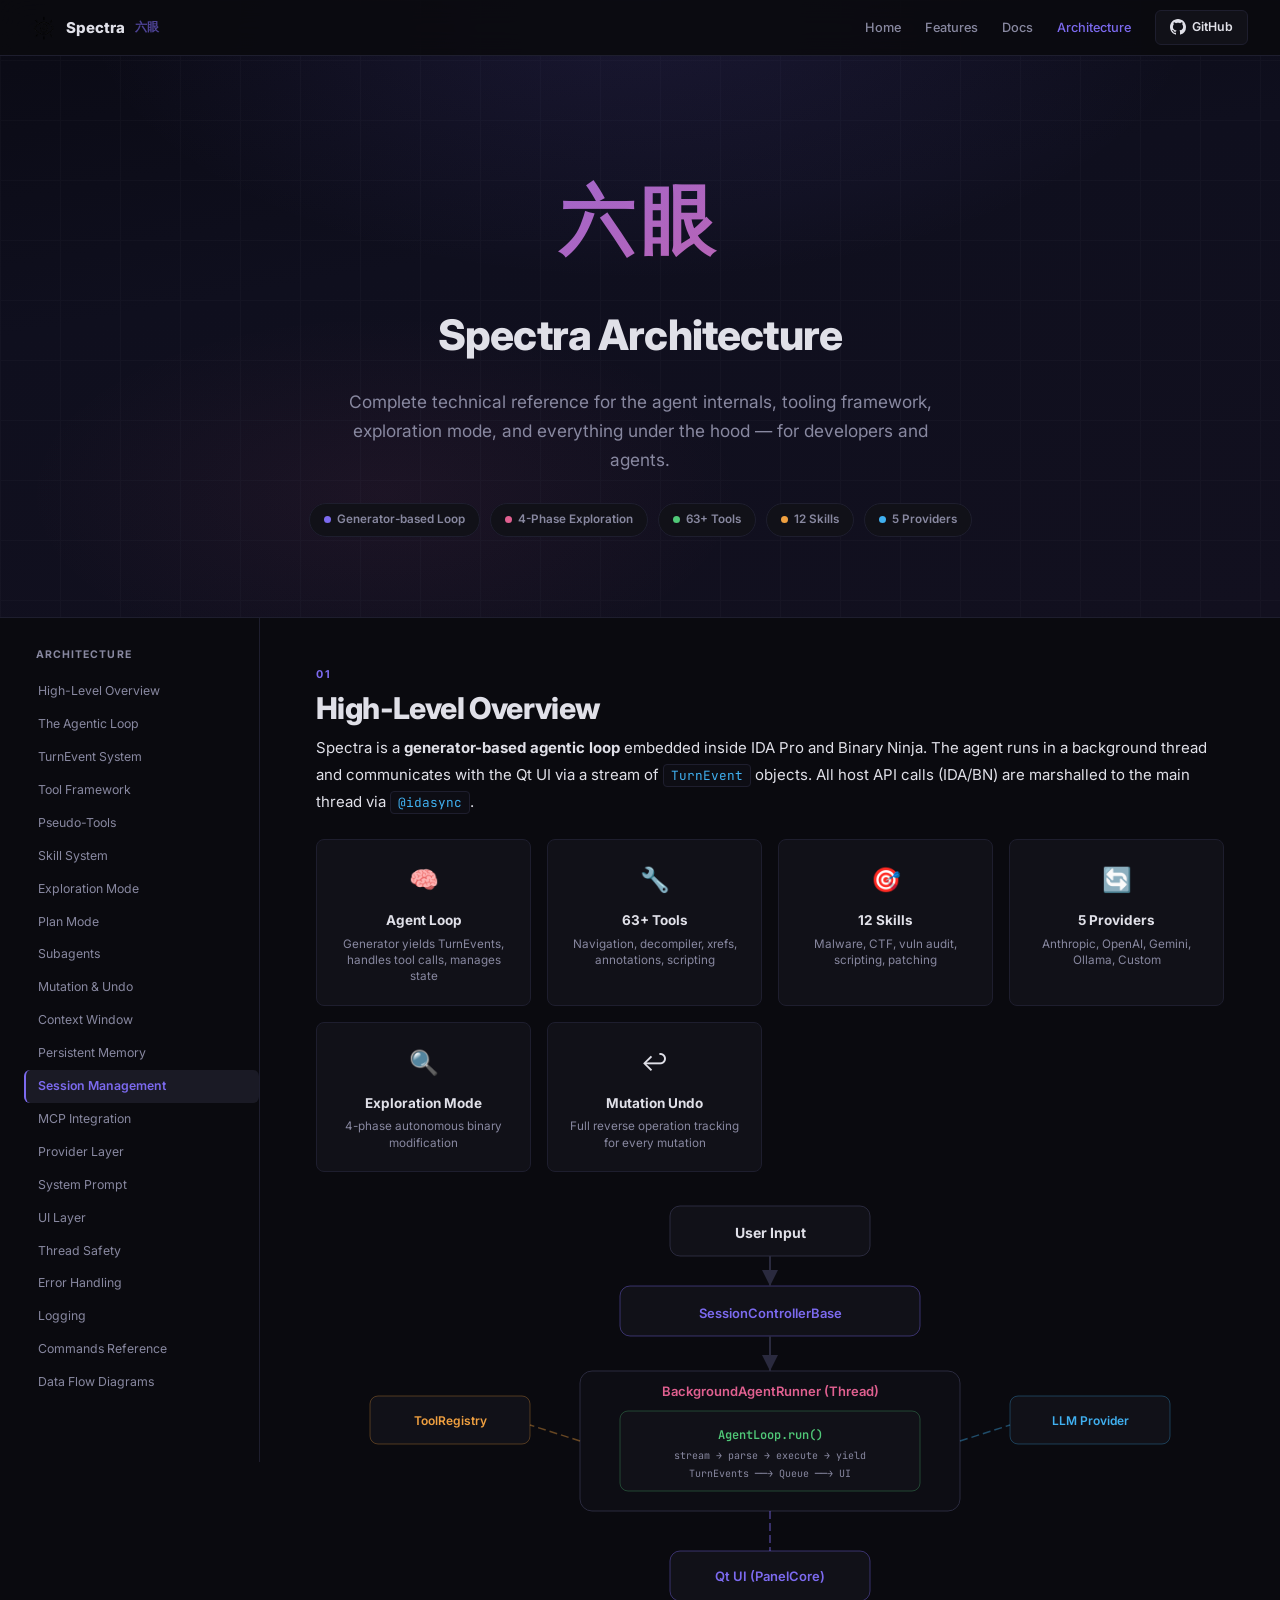
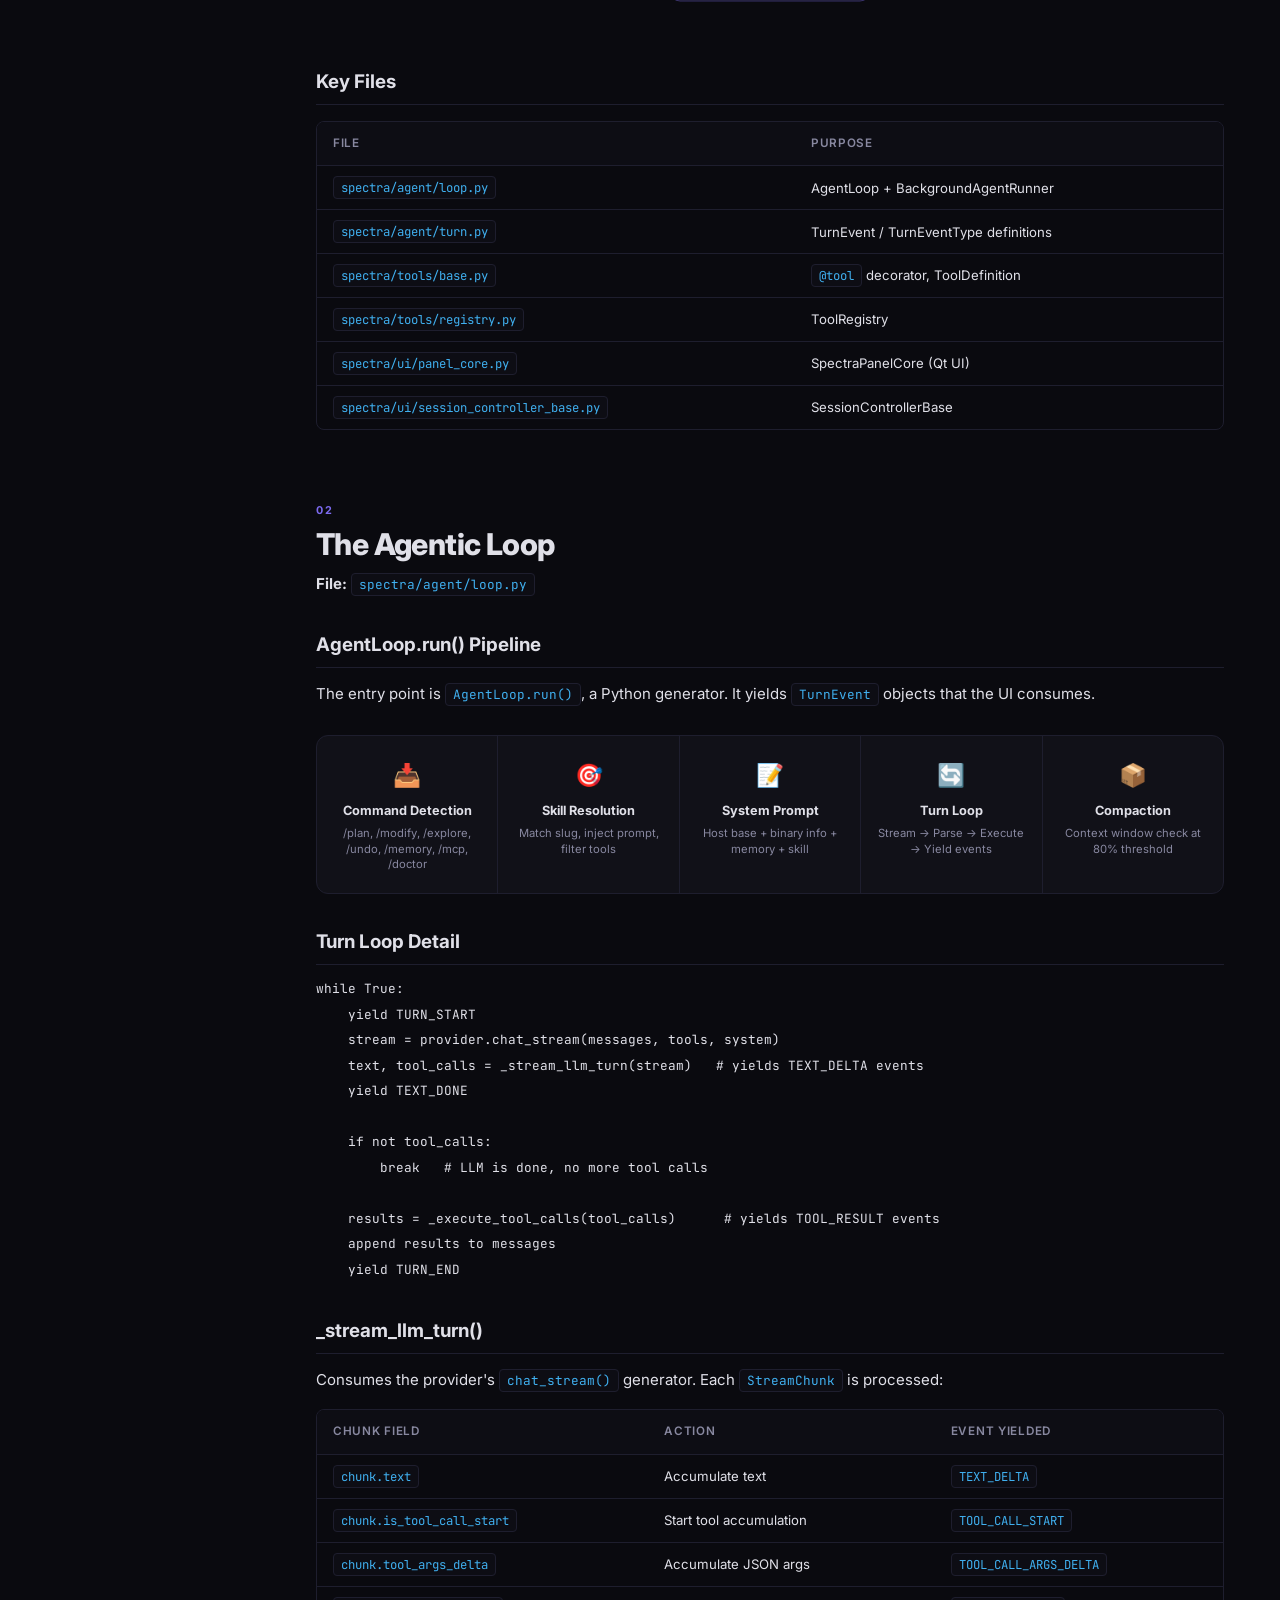
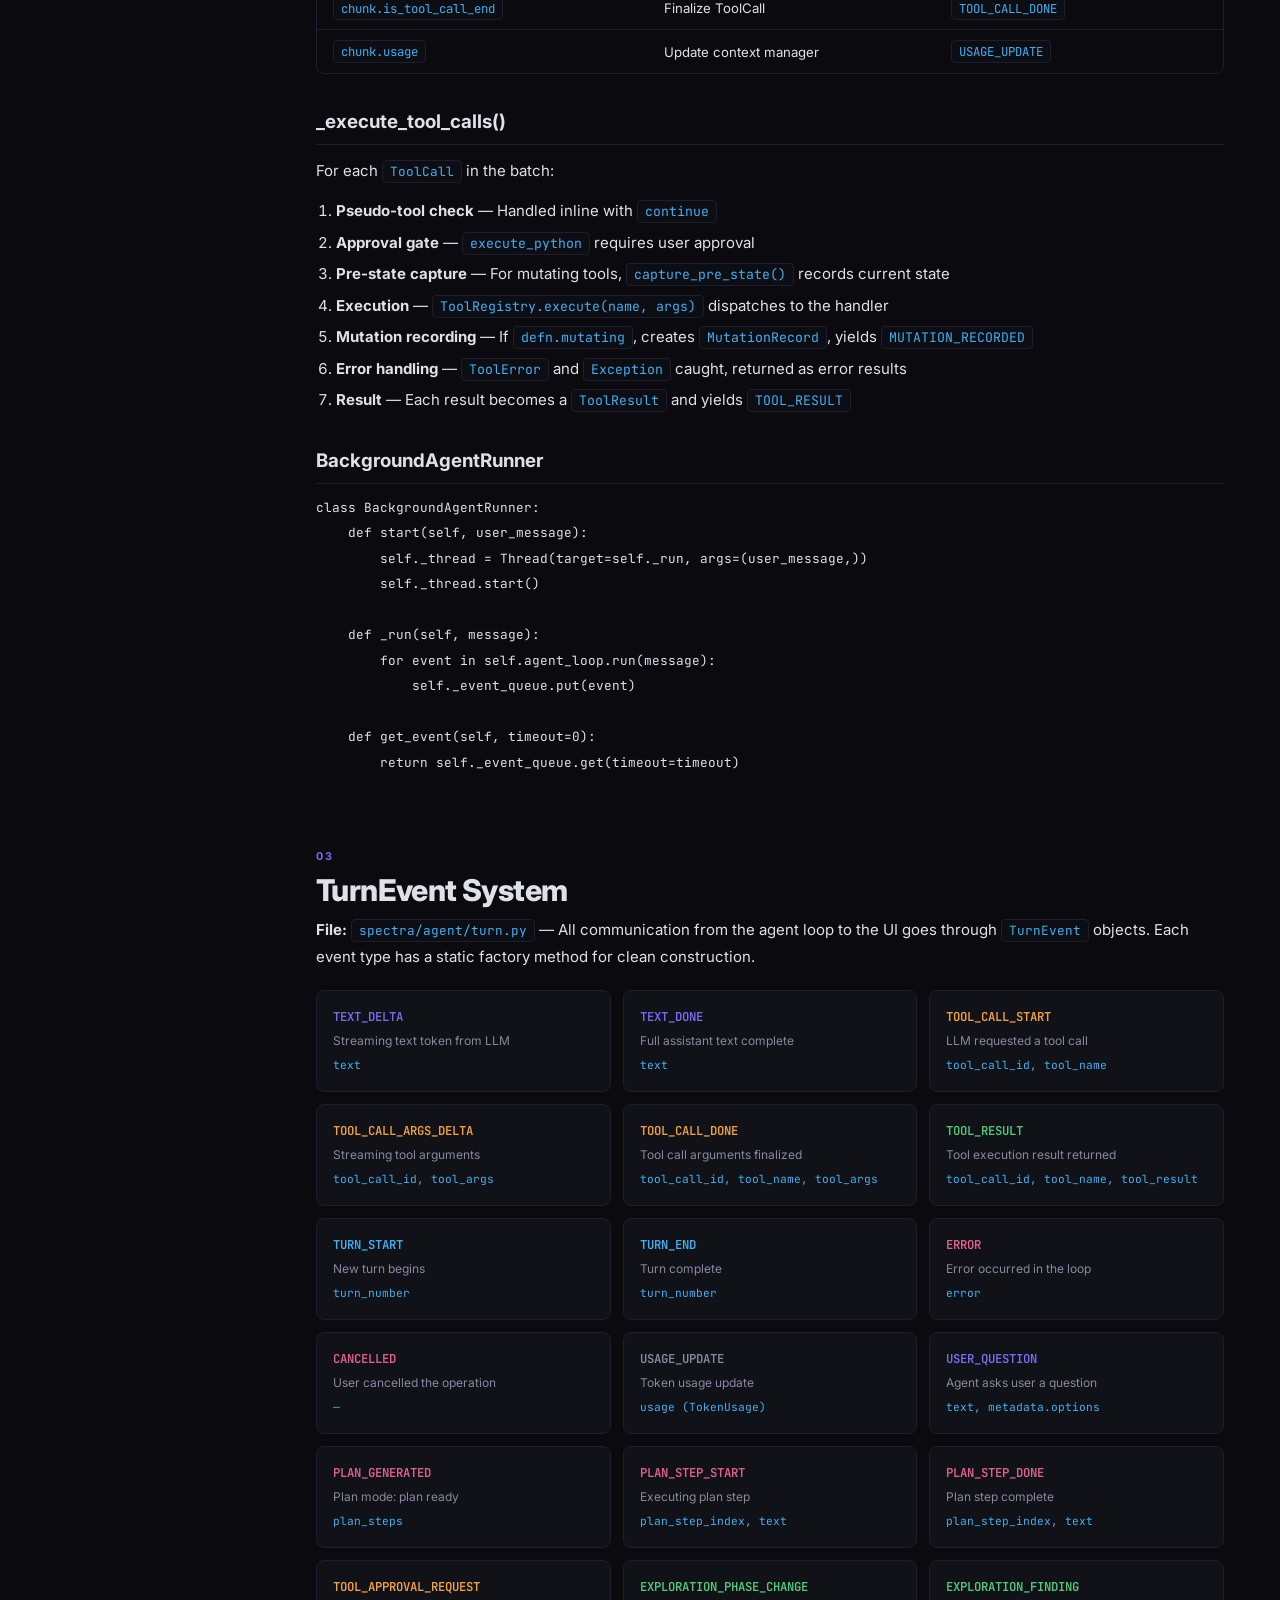
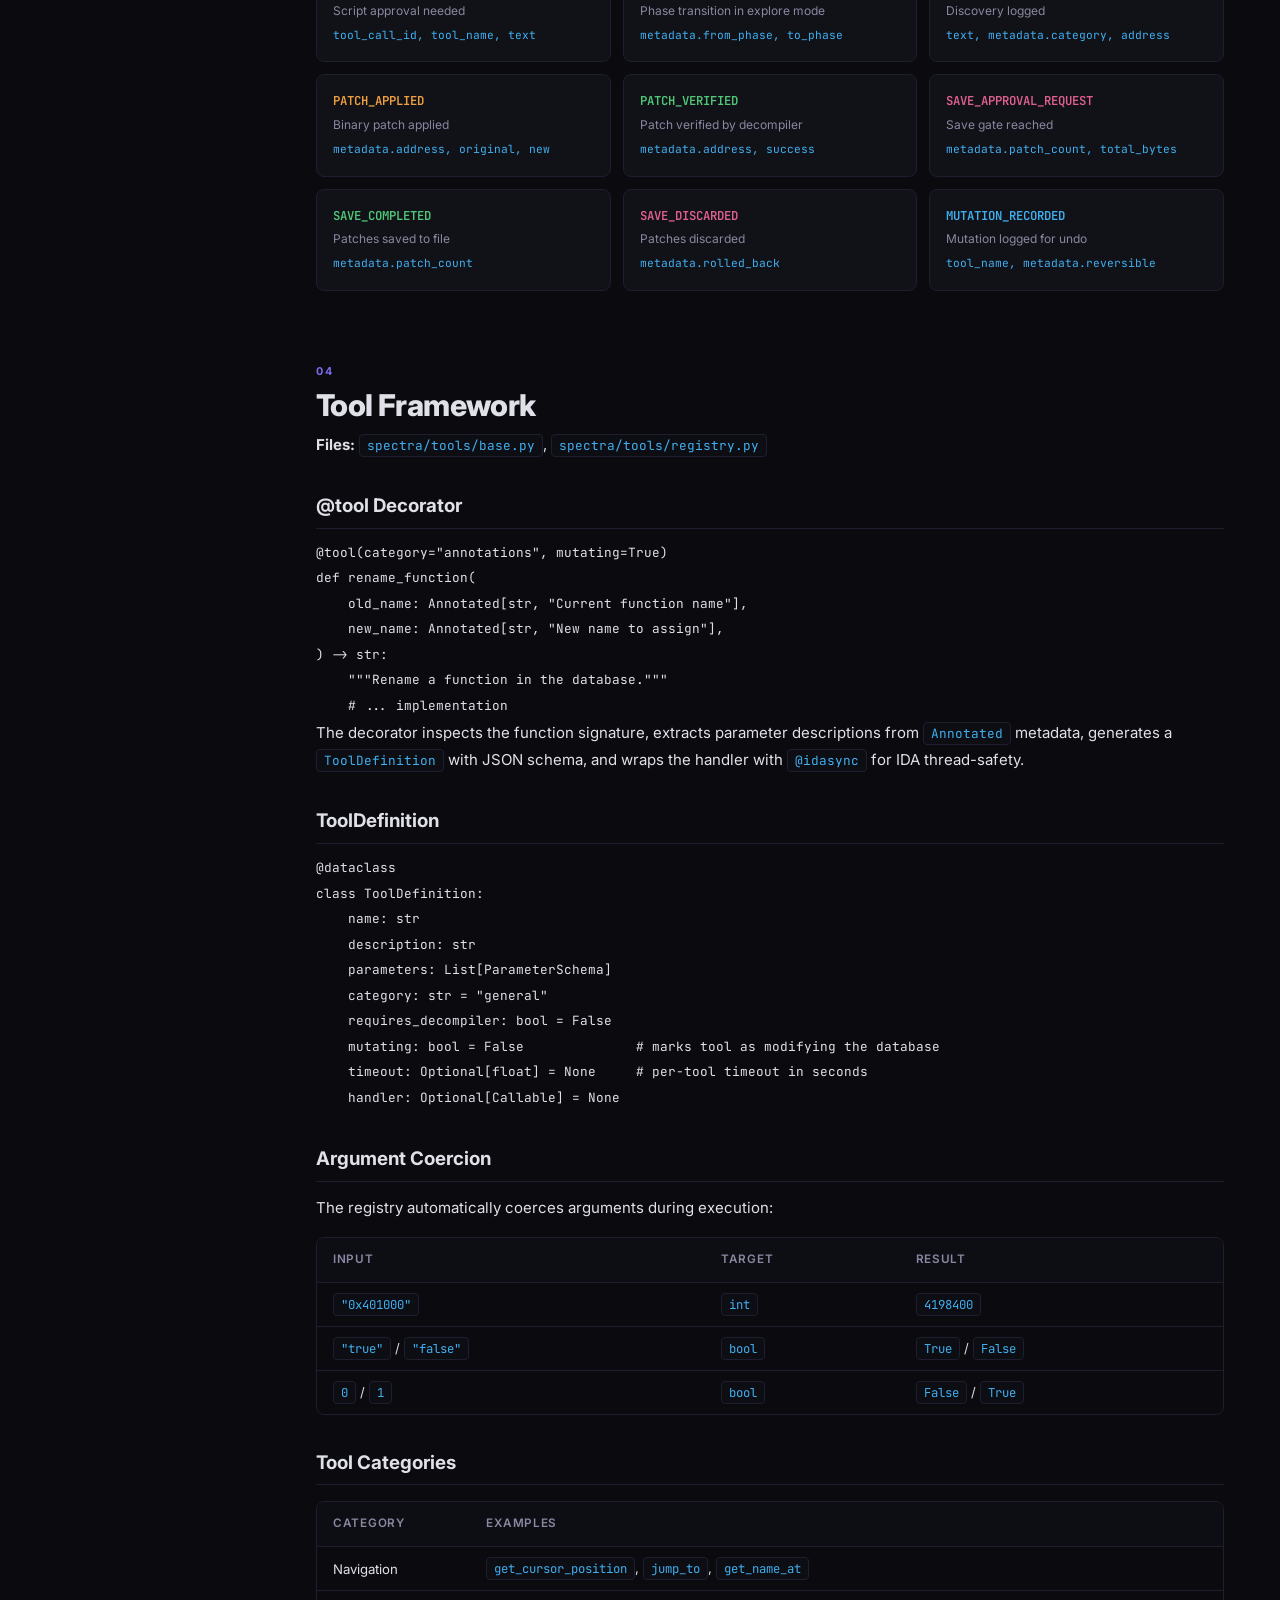
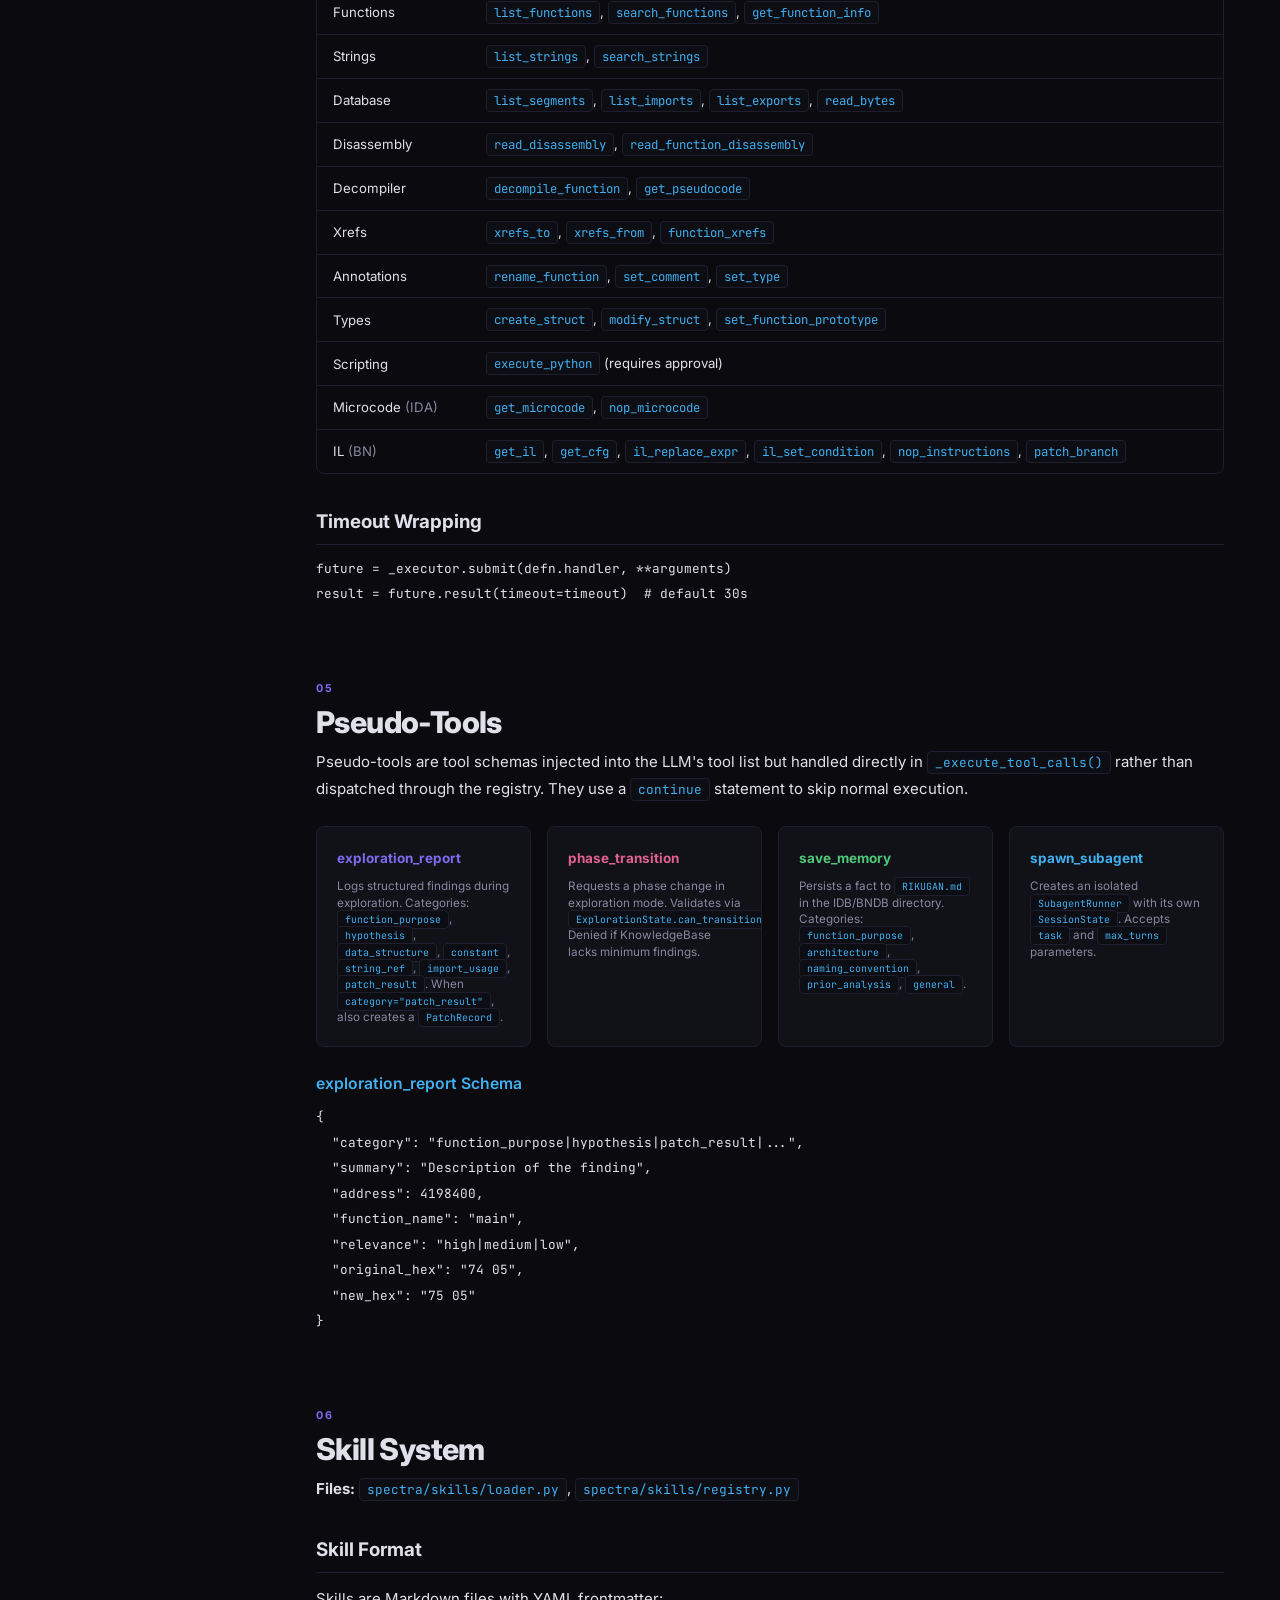
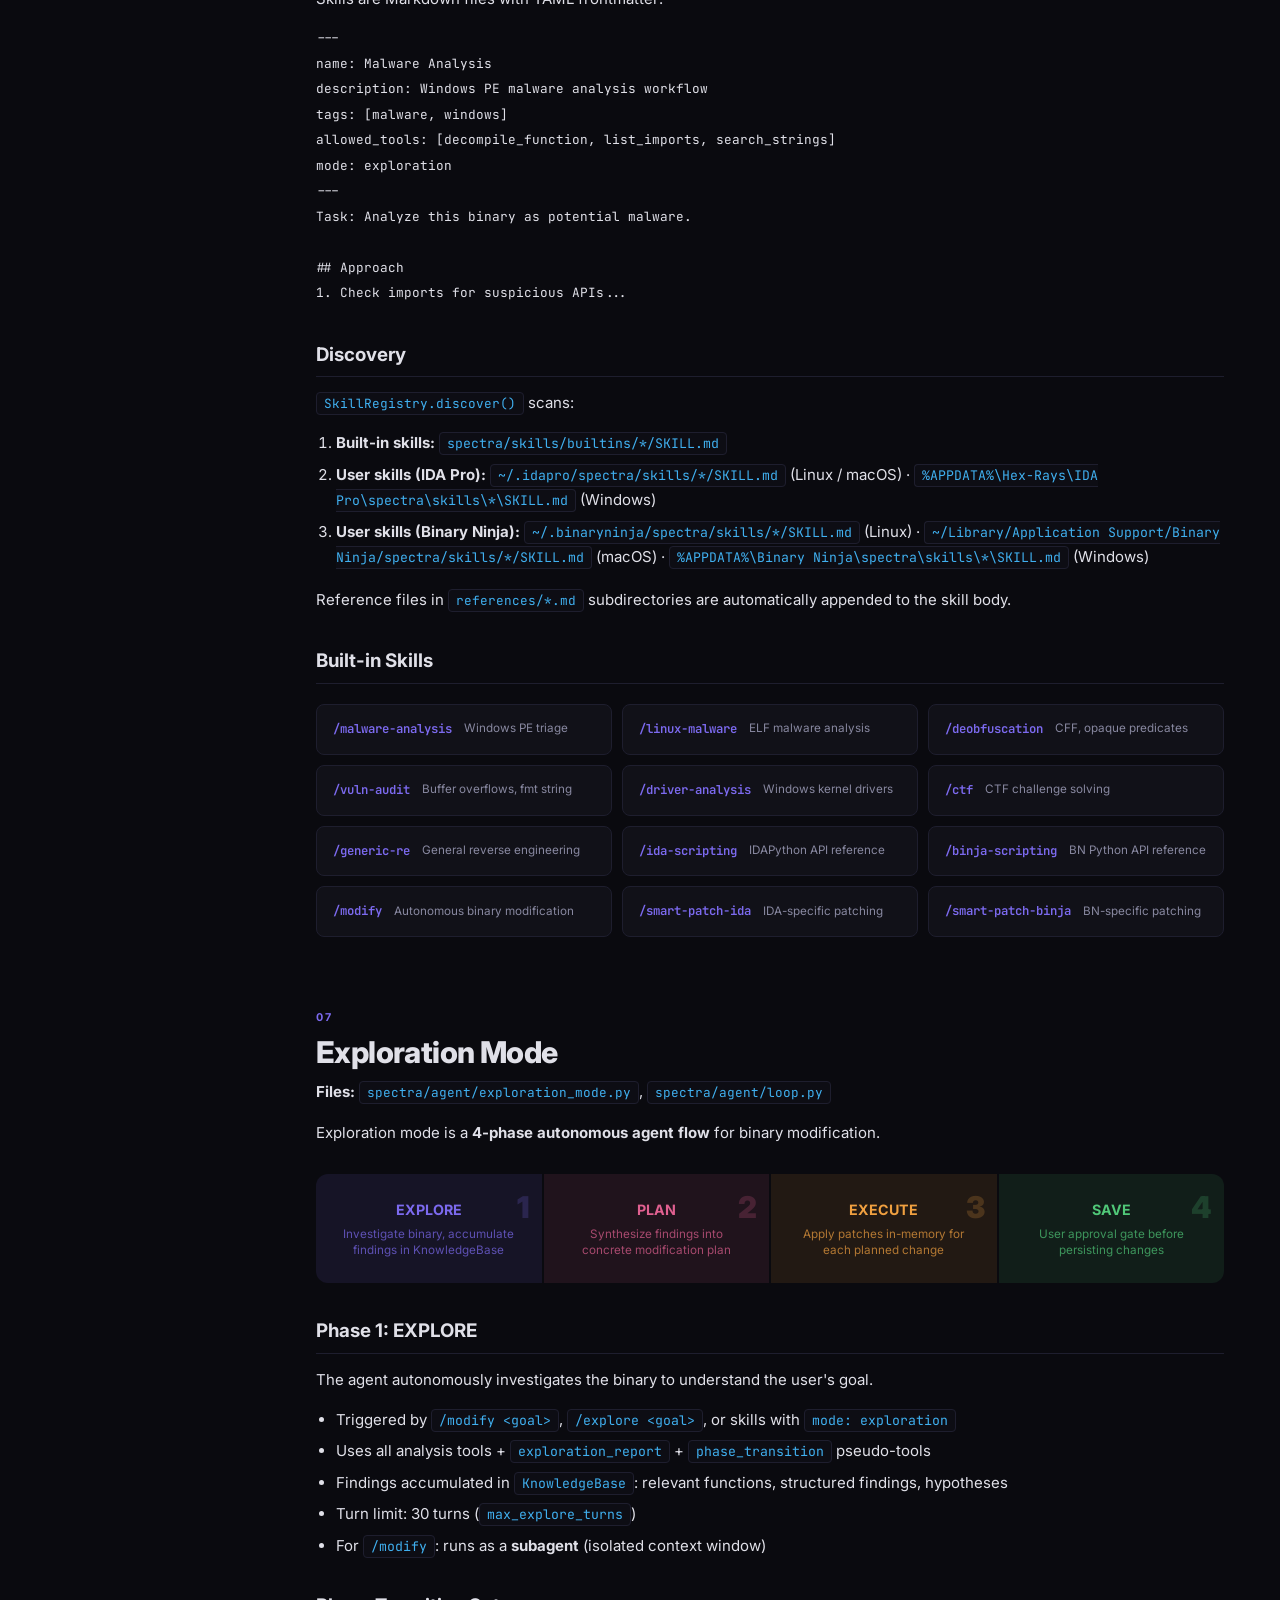
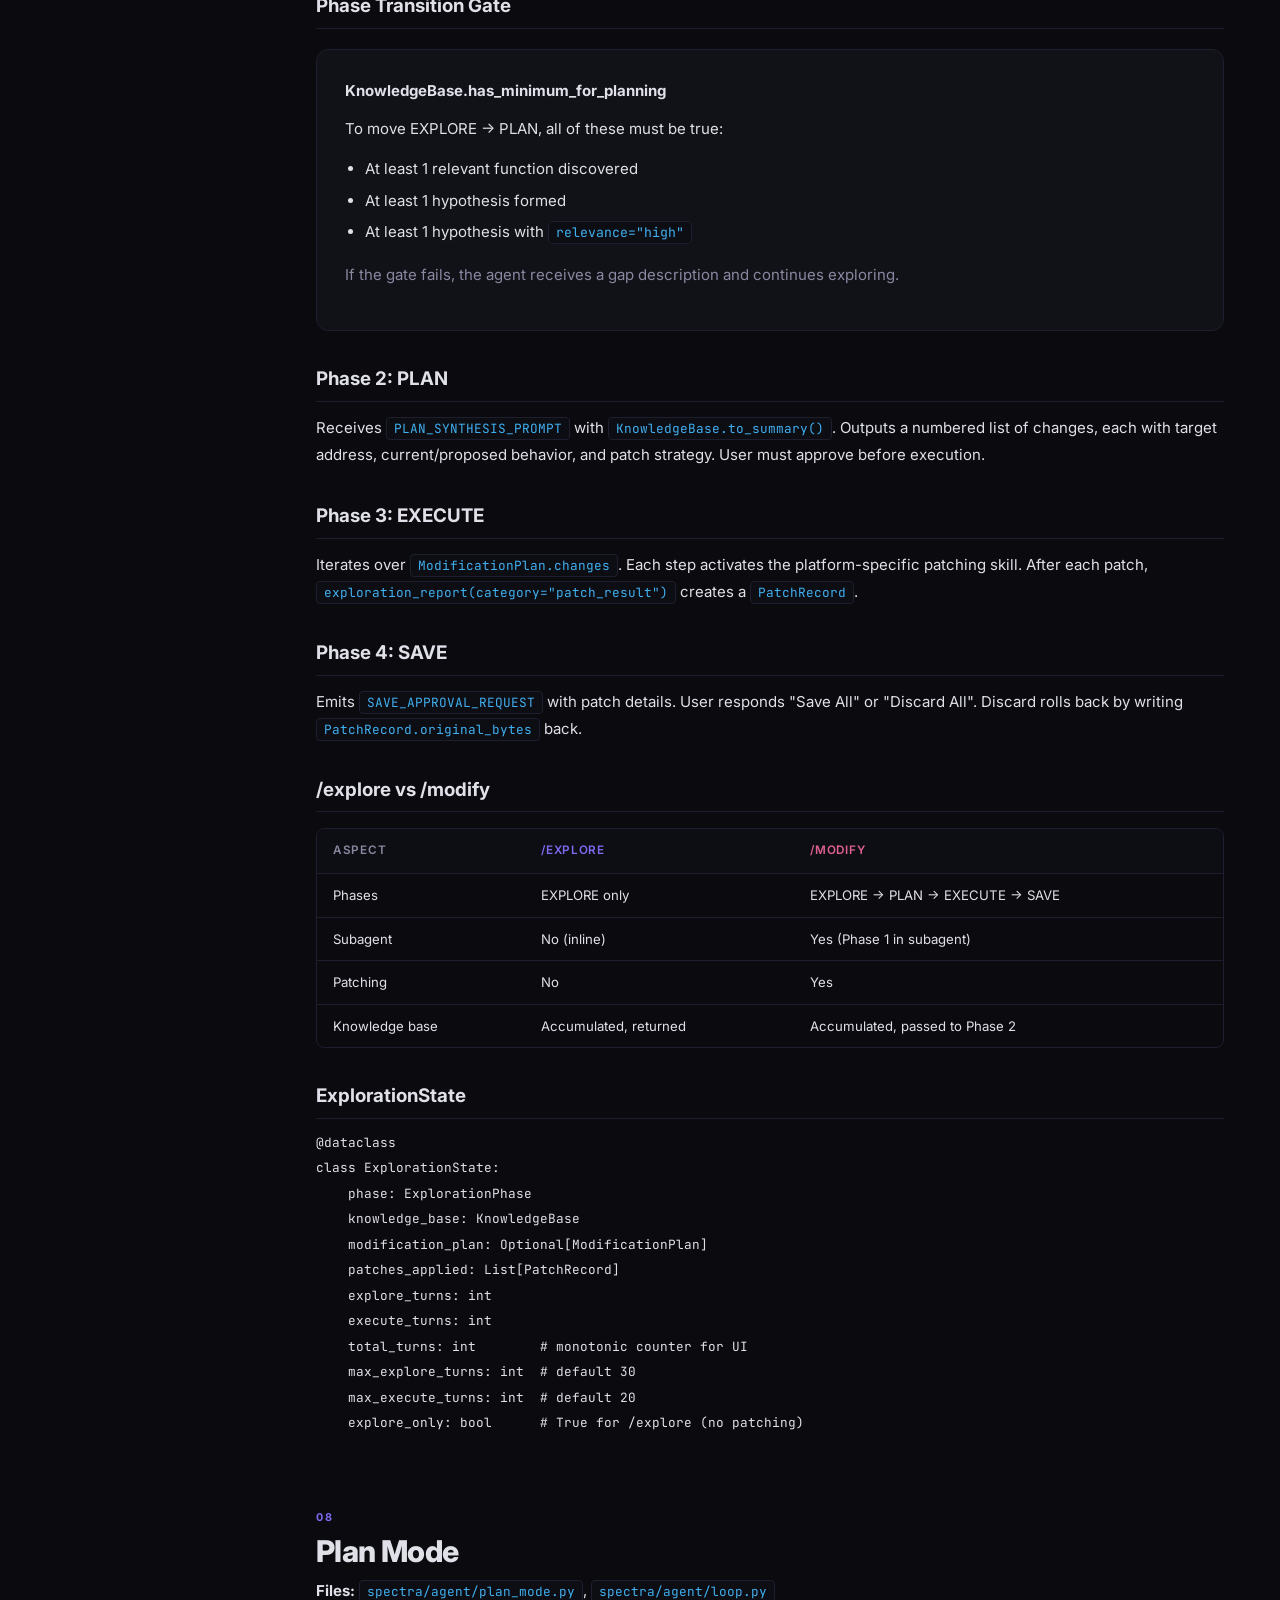
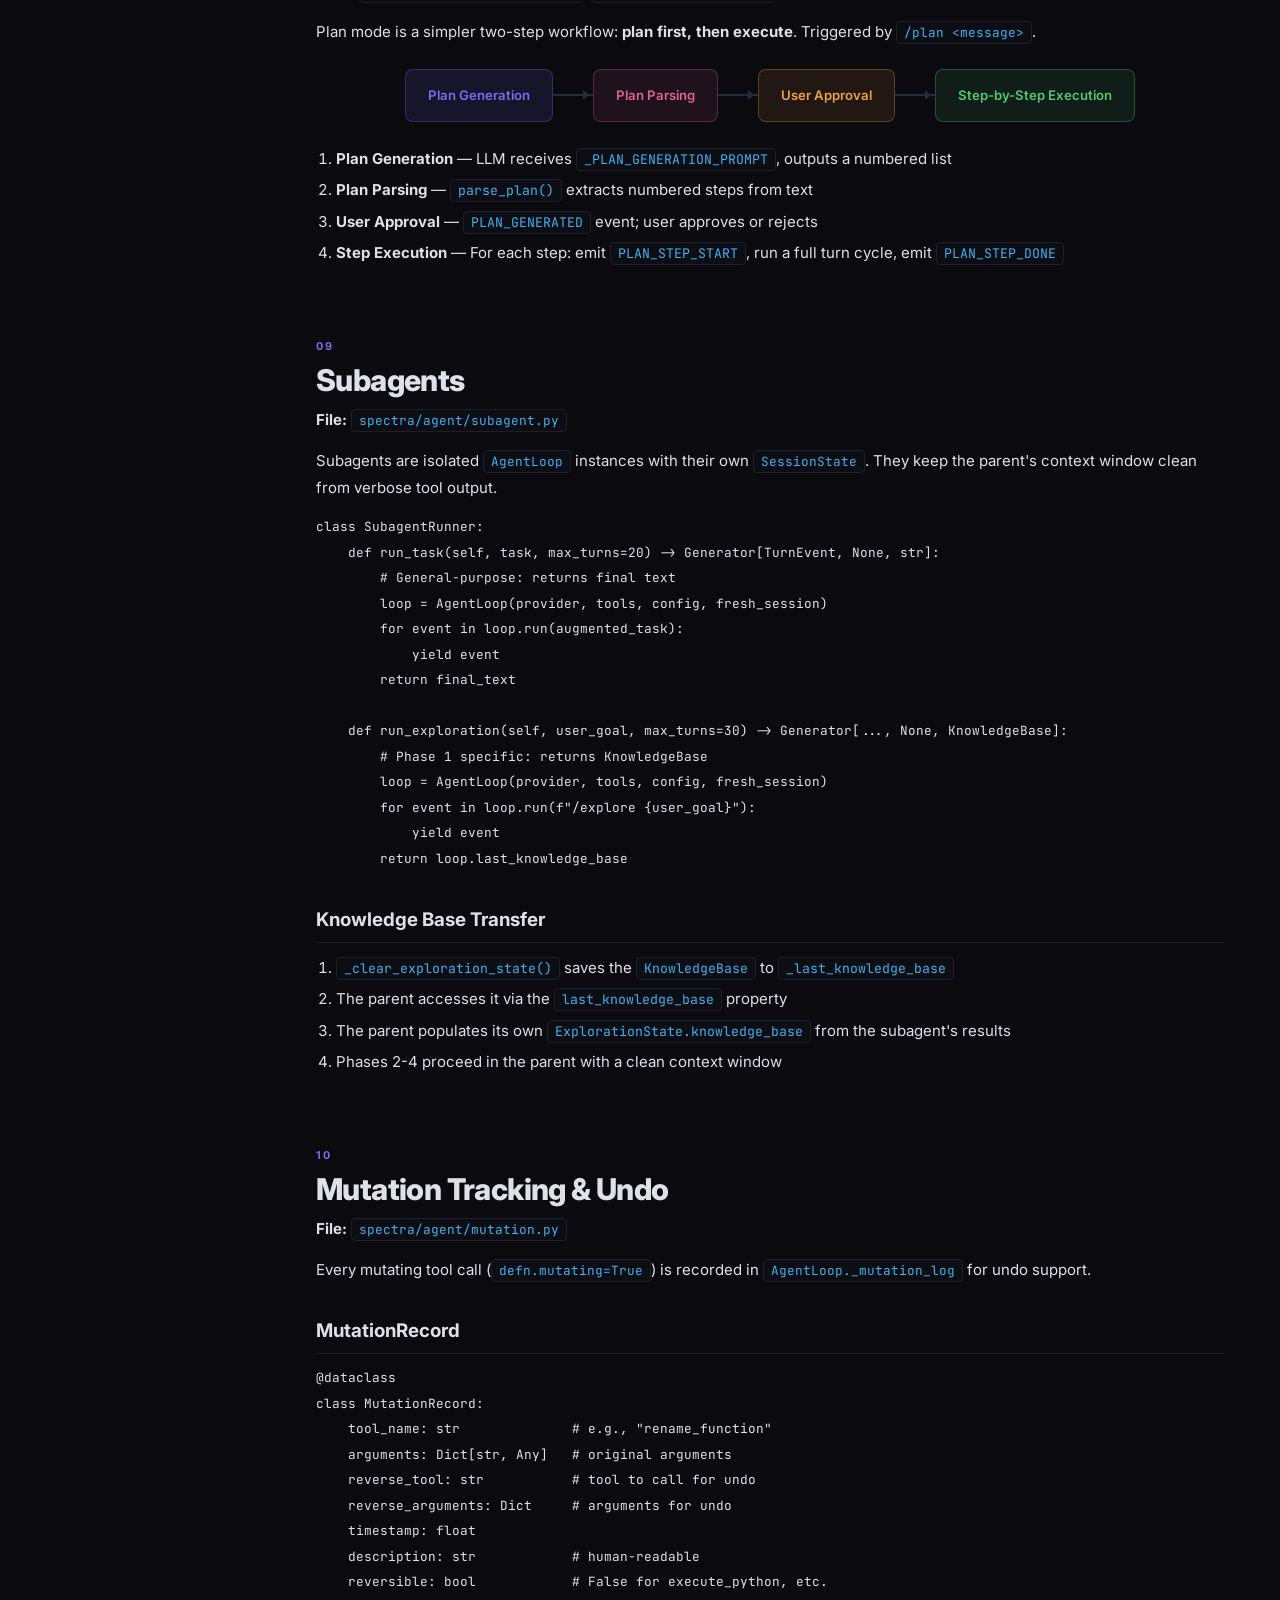
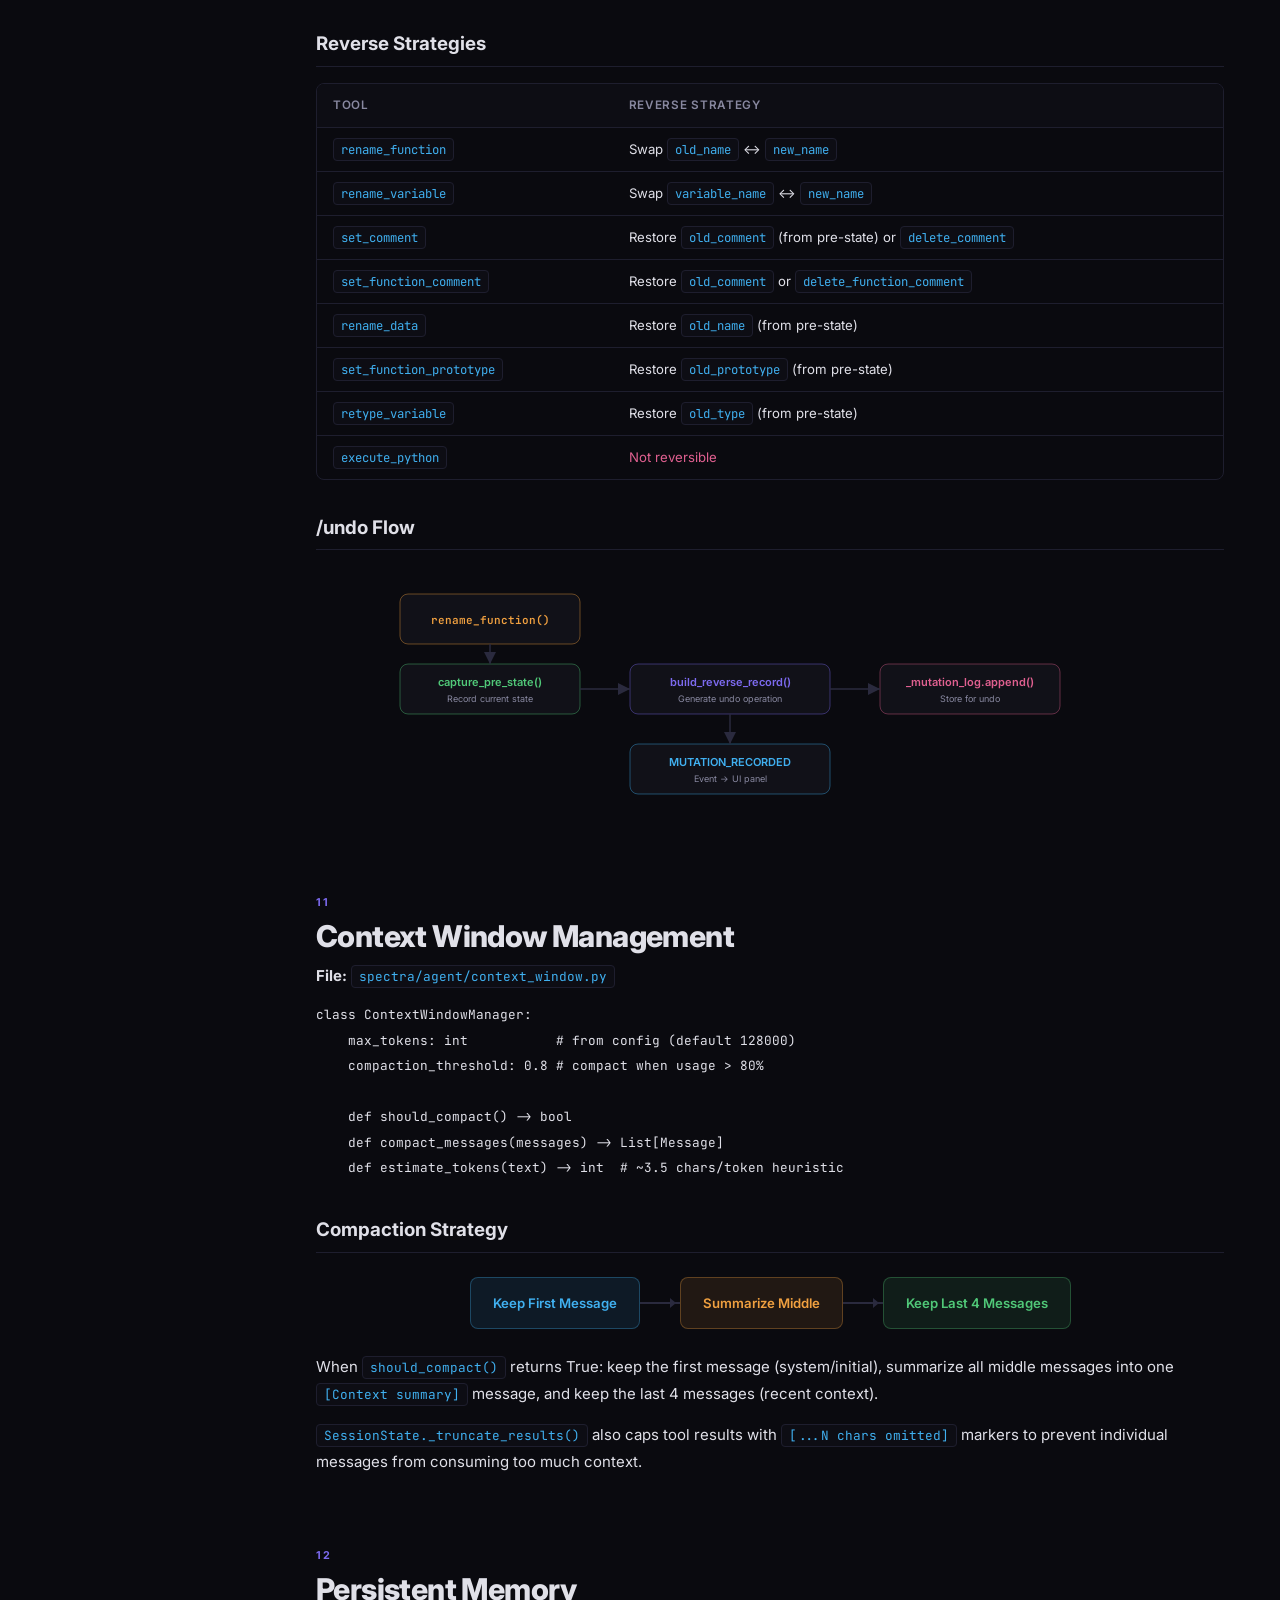
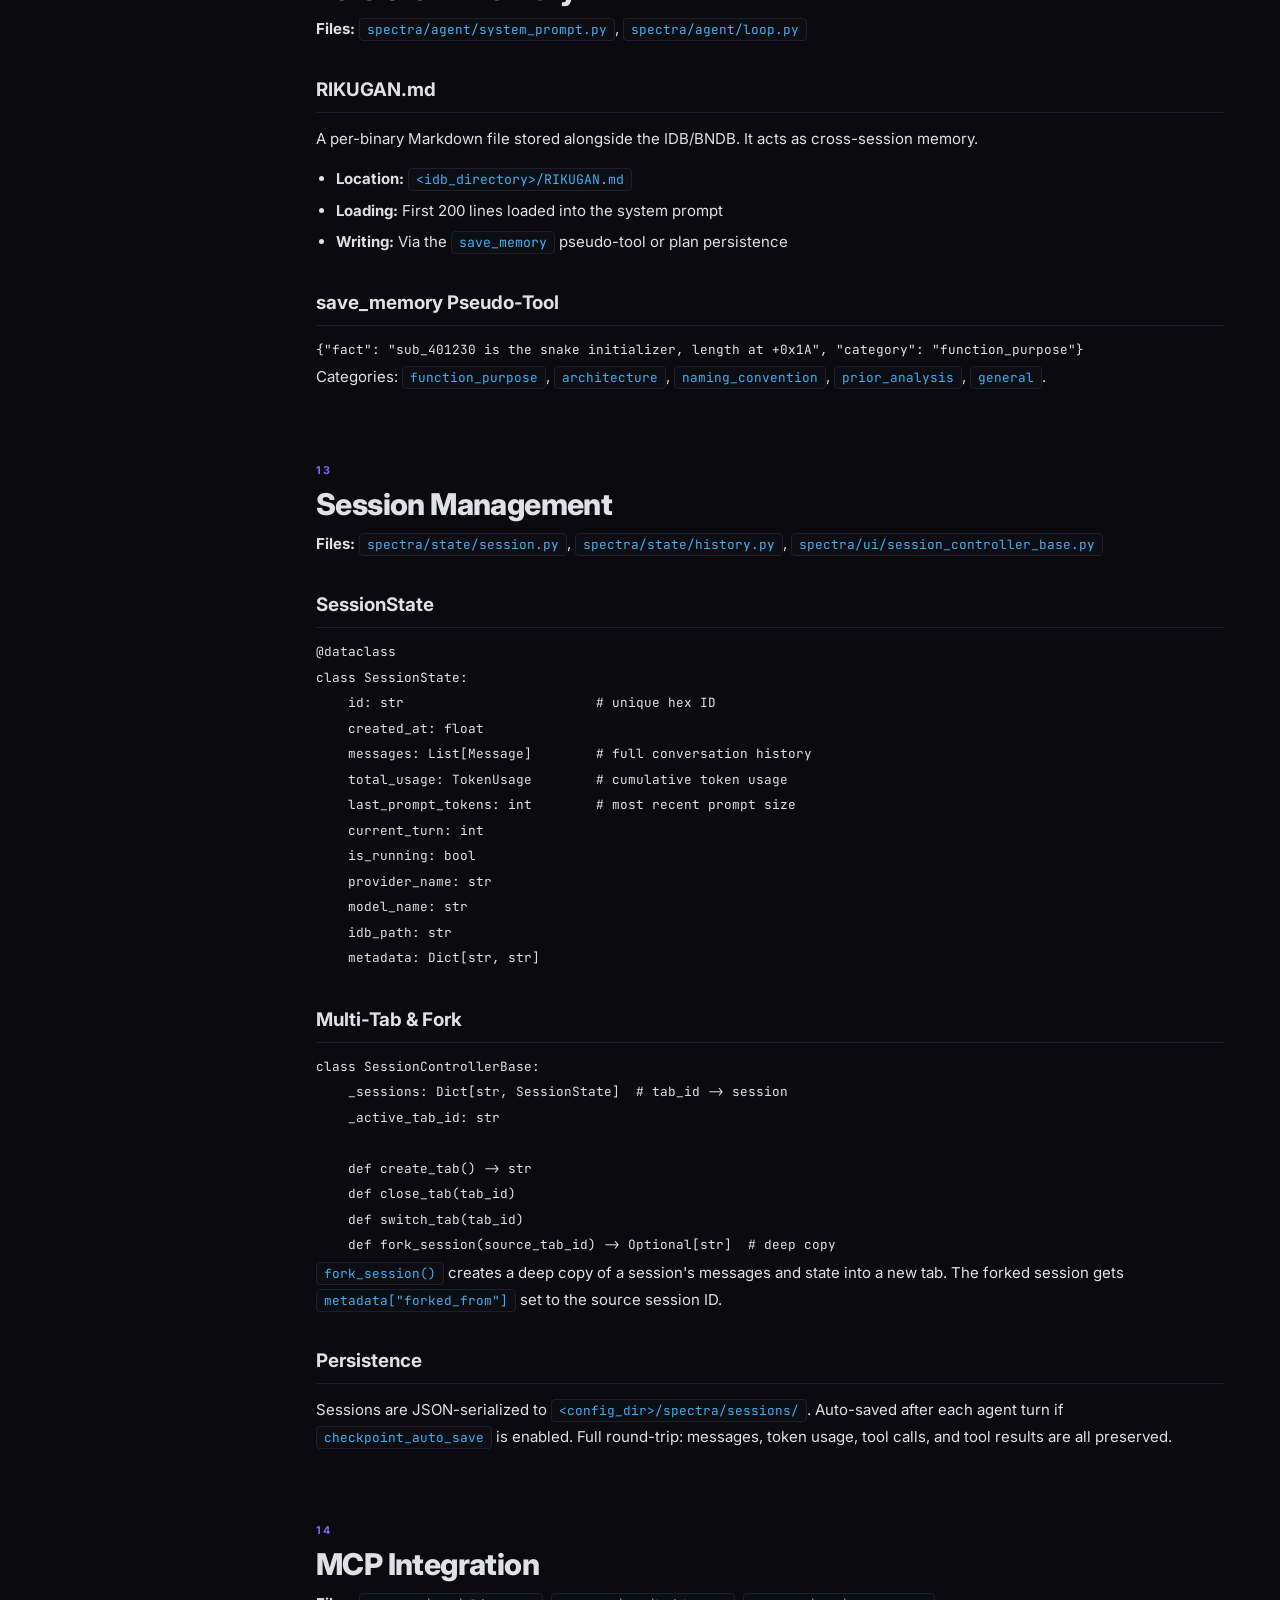
==== commit a4f4b1fe: "Rename project from 'rikugan' to 'spectra' Rebrand codebase and docs: rename the top-level package `" ====
--- a/webpage/ARCHITECTURE.html
+++ b/webpage/ARCHITECTURE.html
@@ -4,7 +4,7 @@
 <meta charset="UTF-8">
 <meta name="viewport" content="width=device-width, initial-scale=1.0">
 <title>Spectra Architecture — Agent Internals</title>
-<link rel="icon" type="image/png" href="assets/rikugan_icon.png">
+<link rel="icon" type="image/png" href="assets/spectra_icon.png">
 <link rel="preconnect" href="https://fonts.googleapis.com">
 <link href="https://fonts.googleapis.com/css2?family=Inter:wght@300;400;500;600;700;800;900&family=JetBrains+Mono:wght@400;500;600&display=swap" rel="stylesheet">
 <link href="https://cdnjs.cloudflare.com/ajax/libs/prism/1.29.0/themes/prism-tomorrow.min.css" rel="stylesheet">
@@ -438,7 +438,7 @@
 <!-- ═══════════════ NAV ═══════════════ -->
 <nav class="top-nav">
   <a href="index.html" class="top-nav-brand">
-    <img src="assets/rikugan_icon.png" alt="">
+    <img src="assets/spectra_icon.png" alt="">
     Spectra <span class="jp">六眼</span>
   </a>
   <div class="top-nav-links">
@@ -446,7 +446,7 @@
     <a href="index.html#features">Features</a>
     <a href="docs.html">Docs</a>
     <a href="ARCHITECTURE.html" class="active">Architecture</a>
-    <a href="https://github.com/buzzer-re/rikugan" class="btn-gh" target="_blank" rel="noopener">
+    <a href="https://github.com/buzzer-re/spectra" class="btn-gh" target="_blank" rel="noopener">
       <svg viewBox="0 0 16 16" fill="currentColor"><path d="M8 0C3.58 0 0 3.58 0 8c0 3.54 2.29 6.53 5.47 7.59.4.07.55-.17.55-.38 0-.19-.01-.82-.01-1.49-2.01.37-2.53-.49-2.69-.94-.09-.23-.48-.94-.82-1.13-.28-.15-.68-.52-.01-.53.63-.01 1.08.58 1.23.82.72 1.21 1.87.87 2.33.66.07-.52.28-.87.51-1.07-1.78-.2-3.64-.89-3.64-3.95 0-.87.31-1.59.82-2.15-.08-.2-.36-1.02.08-2.12 0 0 .67-.21 2.2.82.64-.18 1.32-.27 2-.27.68 0 1.36.09 2 .27 1.53-1.04 2.2-.82 2.2-.82.44 1.1.16 1.92.08 2.12.51.56.82 1.27.82 2.15 0 3.07-1.87 3.75-3.65 3.95.29.25.54.73.54 1.48 0 1.07-.01 1.93-.01 2.2 0 .21.15.46.55.38A8.013 8.013 0 0016 8c0-4.42-3.58-8-8-8z"/></svg>
       GitHub
     </a>
@@ -568,12 +568,12 @@
   <div class="table-wrap">
     <table>
       <tr><th>File</th><th>Purpose</th></tr>
-      <tr><td><code>rikugan/agent/loop.py</code></td><td>AgentLoop + BackgroundAgentRunner</td></tr>
-      <tr><td><code>rikugan/agent/turn.py</code></td><td>TurnEvent / TurnEventType definitions</td></tr>
-      <tr><td><code>rikugan/tools/base.py</code></td><td><code>@tool</code> decorator, ToolDefinition</td></tr>
-      <tr><td><code>rikugan/tools/registry.py</code></td><td>ToolRegistry</td></tr>
-      <tr><td><code>rikugan/ui/panel_core.py</code></td><td>SpectraPanelCore (Qt UI)</td></tr>
-      <tr><td><code>rikugan/ui/session_controller_base.py</code></td><td>SessionControllerBase</td></tr>
+      <tr><td><code>spectra/agent/loop.py</code></td><td>AgentLoop + BackgroundAgentRunner</td></tr>
+      <tr><td><code>spectra/agent/turn.py</code></td><td>TurnEvent / TurnEventType definitions</td></tr>
+      <tr><td><code>spectra/tools/base.py</code></td><td><code>@tool</code> decorator, ToolDefinition</td></tr>
+      <tr><td><code>spectra/tools/registry.py</code></td><td>ToolRegistry</td></tr>
+      <tr><td><code>spectra/ui/panel_core.py</code></td><td>SpectraPanelCore (Qt UI)</td></tr>
+      <tr><td><code>spectra/ui/session_controller_base.py</code></td><td>SessionControllerBase</td></tr>
     </table>
   </div>
 </section>
@@ -582,7 +582,7 @@
 <section class="section" id="agentic-loop">
   <div class="section-num">02</div>
   <h2>The Agentic Loop</h2>
-  <p><strong>File:</strong> <code>rikugan/agent/loop.py</code></p>
+  <p><strong>File:</strong> <code>spectra/agent/loop.py</code></p>
 
   <h3>AgentLoop.run() Pipeline</h3>
   <p>The entry point is <code>AgentLoop.run()</code>, a Python generator. It yields <code>TurnEvent</code> objects that the UI consumes.</p>
@@ -652,7 +652,7 @@
 <section class="section" id="turn-events">
   <div class="section-num">03</div>
   <h2>TurnEvent System</h2>
-  <p><strong>File:</strong> <code>rikugan/agent/turn.py</code> &mdash; All communication from the agent loop to the UI goes through <code>TurnEvent</code> objects. Each event type has a static factory method for clean construction.</p>
+  <p><strong>File:</strong> <code>spectra/agent/turn.py</code> &mdash; All communication from the agent loop to the UI goes through <code>TurnEvent</code> objects. Each event type has a static factory method for clean construction.</p>
 
   <div class="event-grid">
     <div class="event-card"><div class="etype" style="color:var(--accent)">TEXT_DELTA</div><div class="edesc">Streaming text token from LLM</div><div class="efields">text</div></div>
@@ -686,7 +686,7 @@
 <section class="section" id="tools">
   <div class="section-num">04</div>
   <h2>Tool Framework</h2>
-  <p><strong>Files:</strong> <code>rikugan/tools/base.py</code>, <code>rikugan/tools/registry.py</code></p>
+  <p><strong>Files:</strong> <code>spectra/tools/base.py</code>, <code>spectra/tools/registry.py</code></p>
 
   <h3>@tool Decorator</h3>
   <pre><code class="language-python">@tool(category="annotations", mutating=True)
@@ -786,7 +786,7 @@
 <section class="section" id="skills">
   <div class="section-num">06</div>
   <h2>Skill System</h2>
-  <p><strong>Files:</strong> <code>rikugan/skills/loader.py</code>, <code>rikugan/skills/registry.py</code></p>
+  <p><strong>Files:</strong> <code>spectra/skills/loader.py</code>, <code>spectra/skills/registry.py</code></p>
 
   <h3>Skill Format</h3>
   <p>Skills are Markdown files with YAML frontmatter:</p>
@@ -805,9 +805,9 @@
   <h3>Discovery</h3>
   <p><code>SkillRegistry.discover()</code> scans:</p>
   <ol>
-    <li><strong>Built-in skills:</strong> <code>rikugan/skills/builtins/*/SKILL.md</code></li>
-    <li><strong>User skills (IDA Pro):</strong> <code>~/.idapro/rikugan/skills/*/SKILL.md</code> (Linux / macOS) · <code>%APPDATA%\Hex-Rays\IDA Pro\rikugan\skills\*\SKILL.md</code> (Windows)</li>
-    <li><strong>User skills (Binary Ninja):</strong> <code>~/.binaryninja/rikugan/skills/*/SKILL.md</code> (Linux) · <code>~/Library/Application Support/Binary Ninja/rikugan/skills/*/SKILL.md</code> (macOS) · <code>%APPDATA%\Binary Ninja\rikugan\skills\*\SKILL.md</code> (Windows)</li>
+    <li><strong>Built-in skills:</strong> <code>spectra/skills/builtins/*/SKILL.md</code></li>
+    <li><strong>User skills (IDA Pro):</strong> <code>~/.idapro/spectra/skills/*/SKILL.md</code> (Linux / macOS) · <code>%APPDATA%\Hex-Rays\IDA Pro\spectra\skills\*\SKILL.md</code> (Windows)</li>
+    <li><strong>User skills (Binary Ninja):</strong> <code>~/.binaryninja/spectra/skills/*/SKILL.md</code> (Linux) · <code>~/Library/Application Support/Binary Ninja/spectra/skills/*/SKILL.md</code> (macOS) · <code>%APPDATA%\Binary Ninja\spectra\skills\*\SKILL.md</code> (Windows)</li>
   </ol>
   <p>Reference files in <code>references/*.md</code> subdirectories are automatically appended to the skill body.</p>
 
@@ -832,7 +832,7 @@
 <section class="section" id="exploration">
   <div class="section-num">07</div>
   <h2>Exploration Mode</h2>
-  <p><strong>Files:</strong> <code>rikugan/agent/exploration_mode.py</code>, <code>rikugan/agent/loop.py</code></p>
+  <p><strong>Files:</strong> <code>spectra/agent/exploration_mode.py</code>, <code>spectra/agent/loop.py</code></p>
   <p>Exploration mode is a <strong>4-phase autonomous agent flow</strong> for binary modification.</p>
 
   <div class="phase-stepper">
@@ -903,7 +903,7 @@
 <section class="section" id="plan-mode">
   <div class="section-num">08</div>
   <h2>Plan Mode</h2>
-  <p><strong>Files:</strong> <code>rikugan/agent/plan_mode.py</code>, <code>rikugan/agent/loop.py</code></p>
+  <p><strong>Files:</strong> <code>spectra/agent/plan_mode.py</code>, <code>spectra/agent/loop.py</code></p>
   <p>Plan mode is a simpler two-step workflow: <strong>plan first, then execute</strong>. Triggered by <code>/plan &lt;message&gt;</code>.</p>
 
   <div class="flow">
@@ -928,7 +928,7 @@
 <section class="section" id="subagents">
   <div class="section-num">09</div>
   <h2>Subagents</h2>
-  <p><strong>File:</strong> <code>rikugan/agent/subagent.py</code></p>
+  <p><strong>File:</strong> <code>spectra/agent/subagent.py</code></p>
   <p>Subagents are isolated <code>AgentLoop</code> instances with their own <code>SessionState</code>. They keep the parent's context window clean from verbose tool output.</p>
 
   <pre><code class="language-python">class SubagentRunner:
@@ -959,7 +959,7 @@
 <section class="section" id="mutation">
   <div class="section-num">10</div>
   <h2>Mutation Tracking &amp; Undo</h2>
-  <p><strong>File:</strong> <code>rikugan/agent/mutation.py</code></p>
+  <p><strong>File:</strong> <code>spectra/agent/mutation.py</code></p>
   <p>Every mutating tool call (<code>defn.mutating=True</code>) is recorded in <code>AgentLoop._mutation_log</code> for undo support.</p>
 
   <h3>MutationRecord</h3>
@@ -1024,7 +1024,7 @@
 <section class="section" id="context">
   <div class="section-num">11</div>
   <h2>Context Window Management</h2>
-  <p><strong>File:</strong> <code>rikugan/agent/context_window.py</code></p>
+  <p><strong>File:</strong> <code>spectra/agent/context_window.py</code></p>
 
   <pre><code class="language-python">class ContextWindowManager:
     max_tokens: int           # from config (default 128000)
@@ -1050,7 +1050,7 @@
 <section class="section" id="memory">
   <div class="section-num">12</div>
   <h2>Persistent Memory</h2>
-  <p><strong>Files:</strong> <code>rikugan/agent/system_prompt.py</code>, <code>rikugan/agent/loop.py</code></p>
+  <p><strong>Files:</strong> <code>spectra/agent/system_prompt.py</code>, <code>spectra/agent/loop.py</code></p>
 
   <h3>RIKUGAN.md</h3>
   <p>A per-binary Markdown file stored alongside the IDB/BNDB. It acts as cross-session memory.</p>
@@ -1069,7 +1069,7 @@
 <section class="section" id="sessions">
   <div class="section-num">13</div>
   <h2>Session Management</h2>
-  <p><strong>Files:</strong> <code>rikugan/state/session.py</code>, <code>rikugan/state/history.py</code>, <code>rikugan/ui/session_controller_base.py</code></p>
+  <p><strong>Files:</strong> <code>spectra/state/session.py</code>, <code>spectra/state/history.py</code>, <code>spectra/ui/session_controller_base.py</code></p>
 
   <h3>SessionState</h3>
   <pre><code class="language-python">@dataclass
@@ -1098,14 +1098,14 @@
   <p><code>fork_session()</code> creates a deep copy of a session's messages and state into a new tab. The forked session gets <code>metadata["forked_from"]</code> set to the source session ID.</p>
 
   <h3>Persistence</h3>
-  <p>Sessions are JSON-serialized to <code>&lt;config_dir&gt;/rikugan/sessions/</code>. Auto-saved after each agent turn if <code>checkpoint_auto_save</code> is enabled. Full round-trip: messages, token usage, tool calls, and tool results are all preserved.</p>
+  <p>Sessions are JSON-serialized to <code>&lt;config_dir&gt;/spectra/sessions/</code>. Auto-saved after each agent turn if <code>checkpoint_auto_save</code> is enabled. Full round-trip: messages, token usage, tool calls, and tool results are all preserved.</p>
 </section>
 
 <!-- ═══════════════ 14 MCP ═══════════════ -->
 <section class="section" id="mcp">
   <div class="section-num">14</div>
   <h2>MCP Integration</h2>
-  <p><strong>Files:</strong> <code>rikugan/mcp/client.py</code>, <code>rikugan/mcp/bridge.py</code>, <code>rikugan/mcp/manager.py</code></p>
+  <p><strong>Files:</strong> <code>spectra/mcp/client.py</code>, <code>spectra/mcp/bridge.py</code>, <code>spectra/mcp/manager.py</code></p>
 
   <div class="flow">
     <div class="flow-node blue">mcp.json config</div>
@@ -1133,7 +1133,7 @@
 <section class="section" id="providers">
   <div class="section-num">15</div>
   <h2>Provider Layer</h2>
-  <p><strong>Files:</strong> <code>rikugan/providers/base.py</code>, <code>rikugan/providers/*.py</code></p>
+  <p><strong>Files:</strong> <code>spectra/providers/base.py</code>, <code>spectra/providers/*.py</code></p>
 
   <div class="provider-list">
     <div class="provider-pill"><div class="pp-name">Anthropic (Claude)</div><div class="pp-note">OAuth auto-detection, prompt caching</div></div>
@@ -1161,7 +1161,7 @@
 <section class="section" id="system-prompt">
   <div class="section-num">16</div>
   <h2>System Prompt Architecture</h2>
-  <p><strong>Files:</strong> <code>rikugan/agent/system_prompt.py</code>, <code>rikugan/agent/prompts/</code></p>
+  <p><strong>Files:</strong> <code>spectra/agent/system_prompt.py</code>, <code>spectra/agent/prompts/</code></p>
 
   <!-- System Prompt Stack Diagram -->
   <div class="svg-diagram">
@@ -1212,7 +1212,7 @@
 <section class="section" id="ui">
   <div class="section-num">17</div>
   <h2>UI Layer</h2>
-  <p><strong>Files:</strong> <code>rikugan/ui/panel_core.py</code>, <code>rikugan/ui/chat_view.py</code>, <code>rikugan/ui/message_widgets.py</code></p>
+  <p><strong>Files:</strong> <code>spectra/ui/panel_core.py</code>, <code>spectra/ui/chat_view.py</code>, <code>spectra/ui/message_widgets.py</code></p>
 
   <div class="showcase-gallery">
     <div>
@@ -1298,7 +1298,7 @@
 <section class="section" id="logging">
   <div class="section-num">20</div>
   <h2>Logging</h2>
-  <p><strong>File:</strong> <code>rikugan/core/logging.py</code></p>
+  <p><strong>File:</strong> <code>spectra/core/logging.py</code></p>
 
   <div class="arch-box">
     <div class="arch-item">
